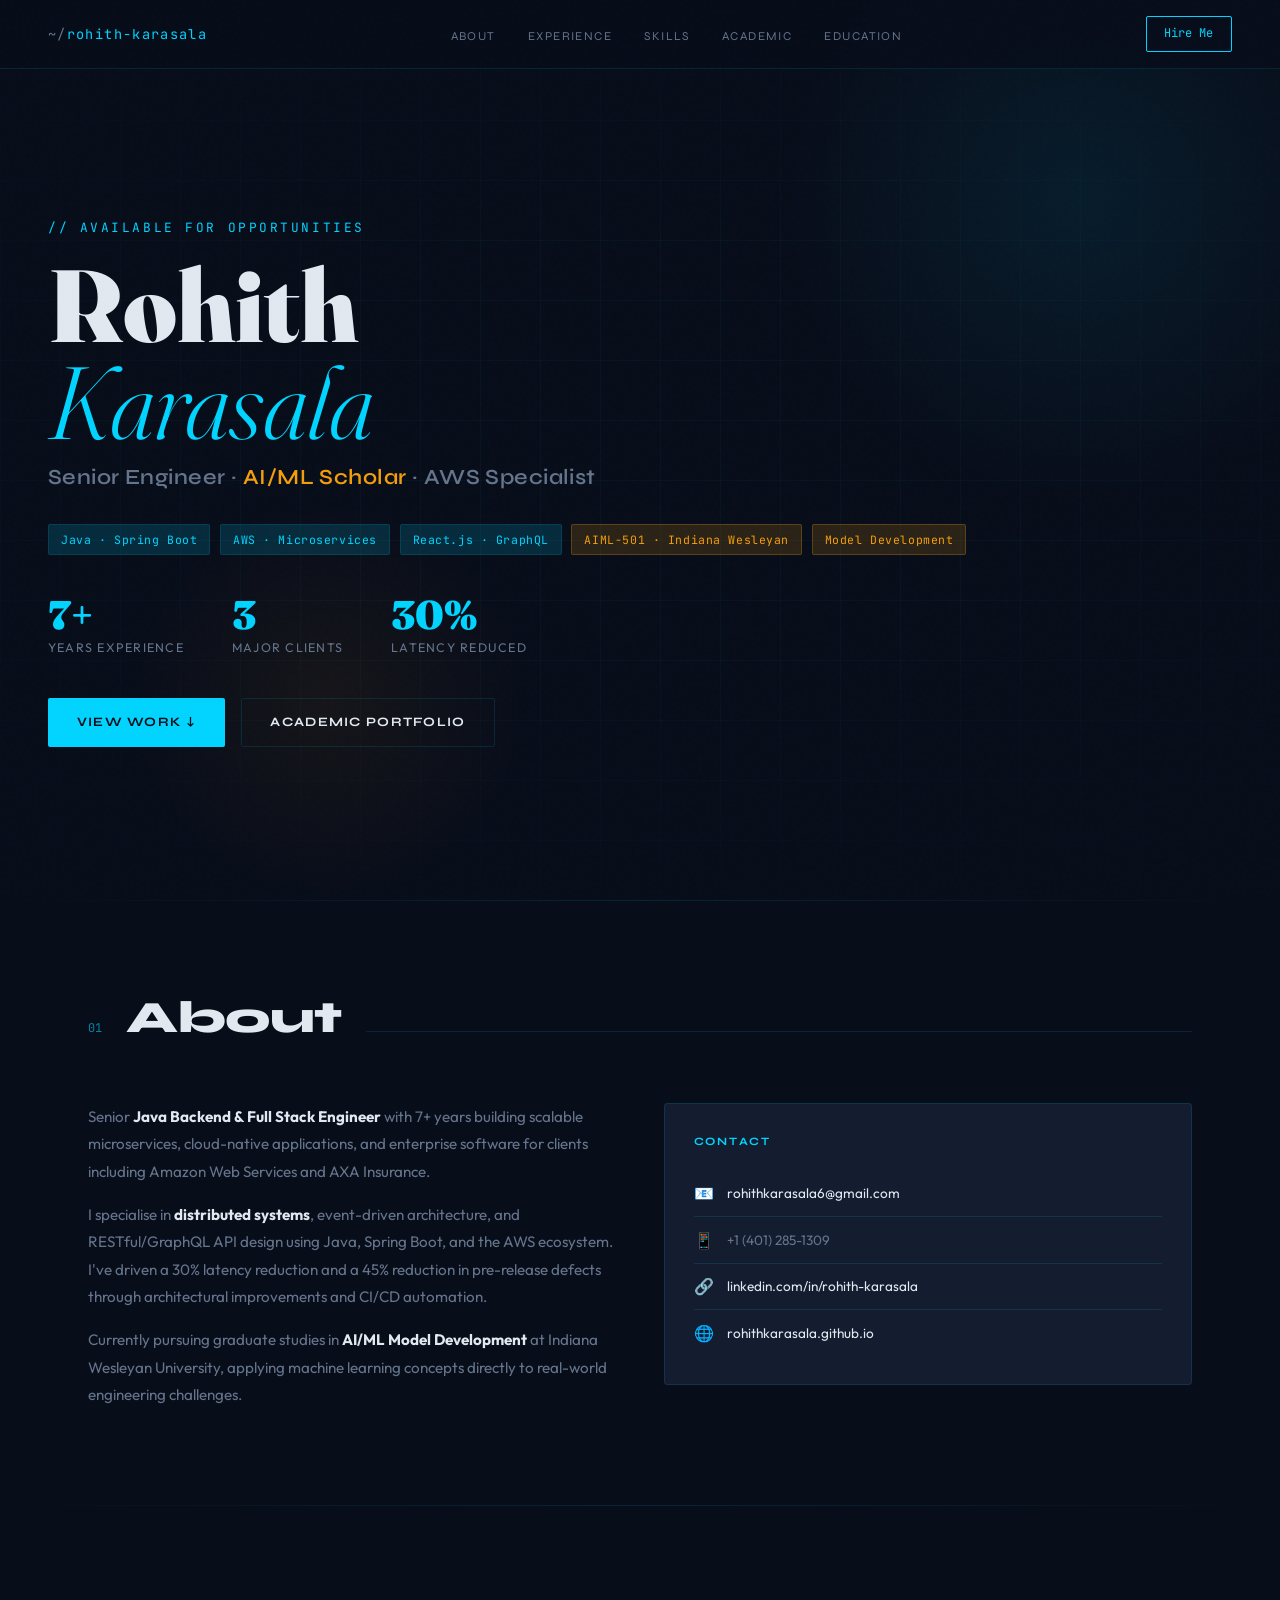
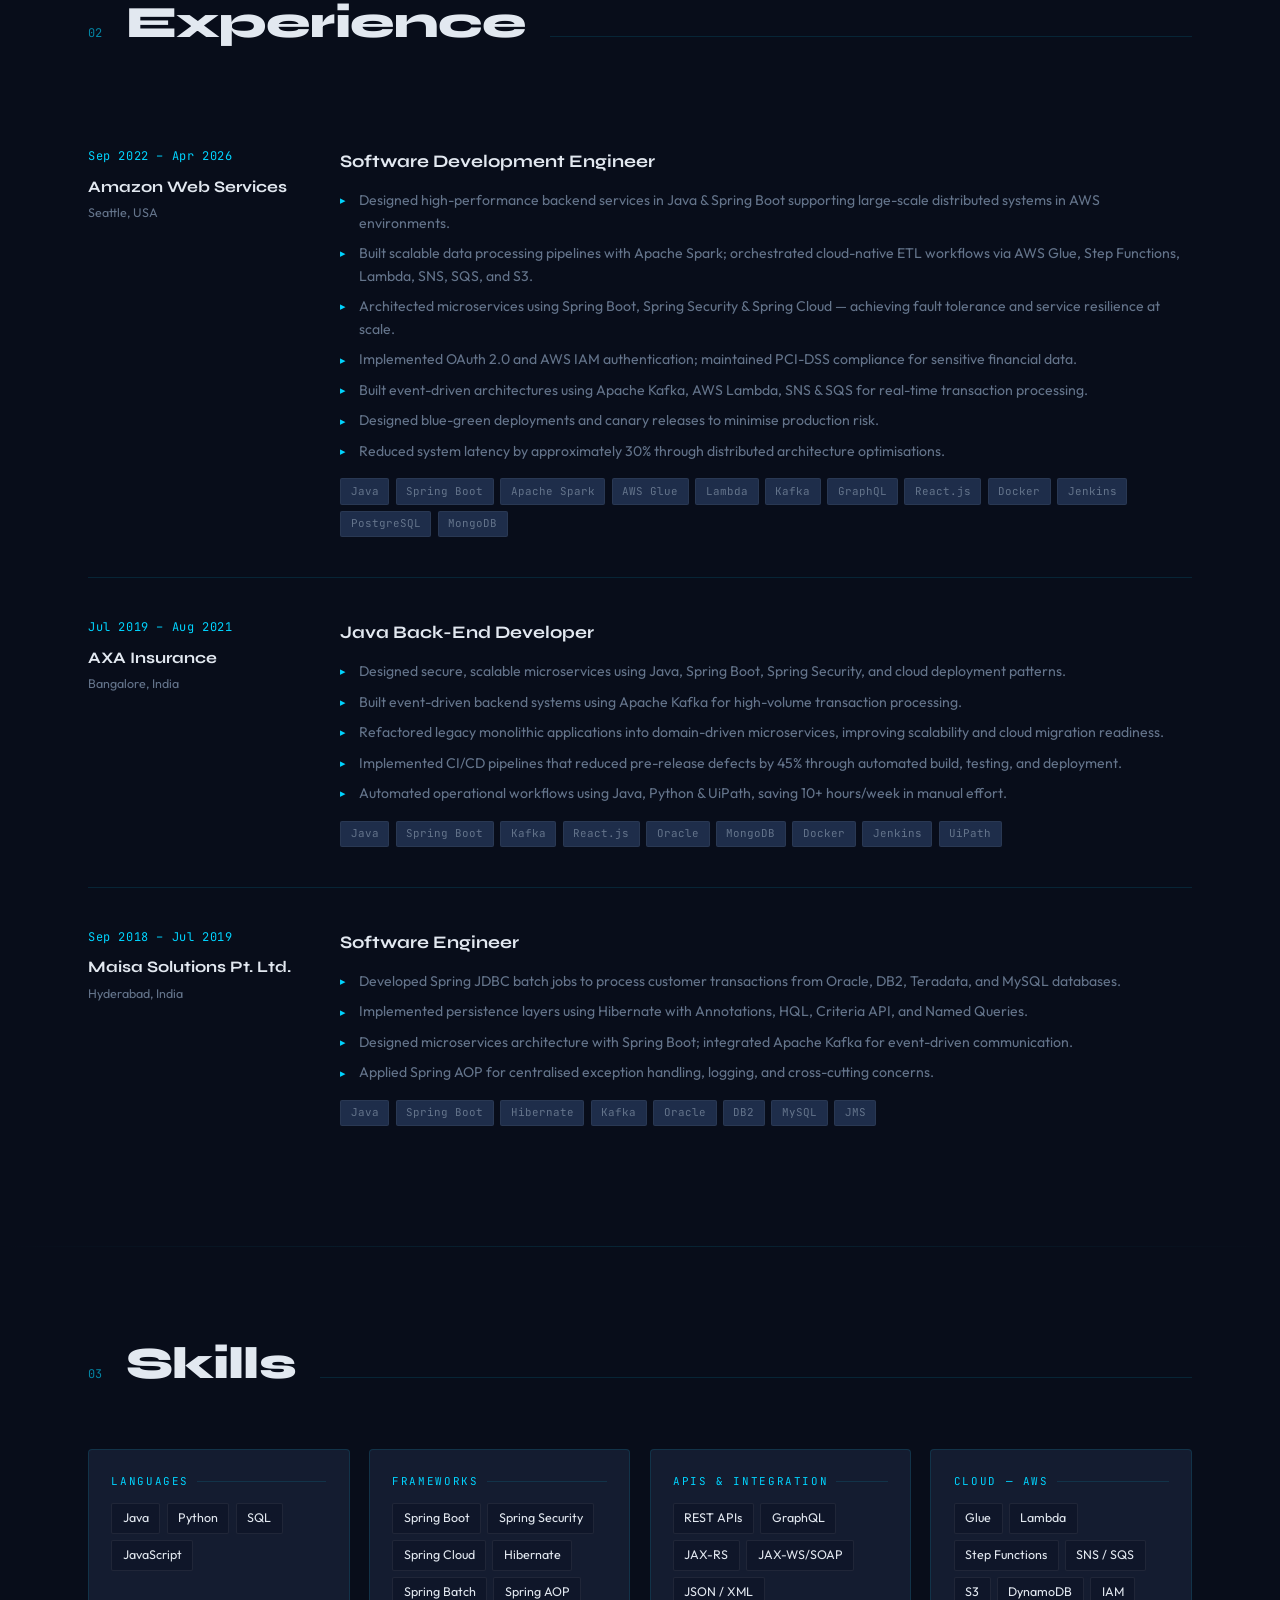
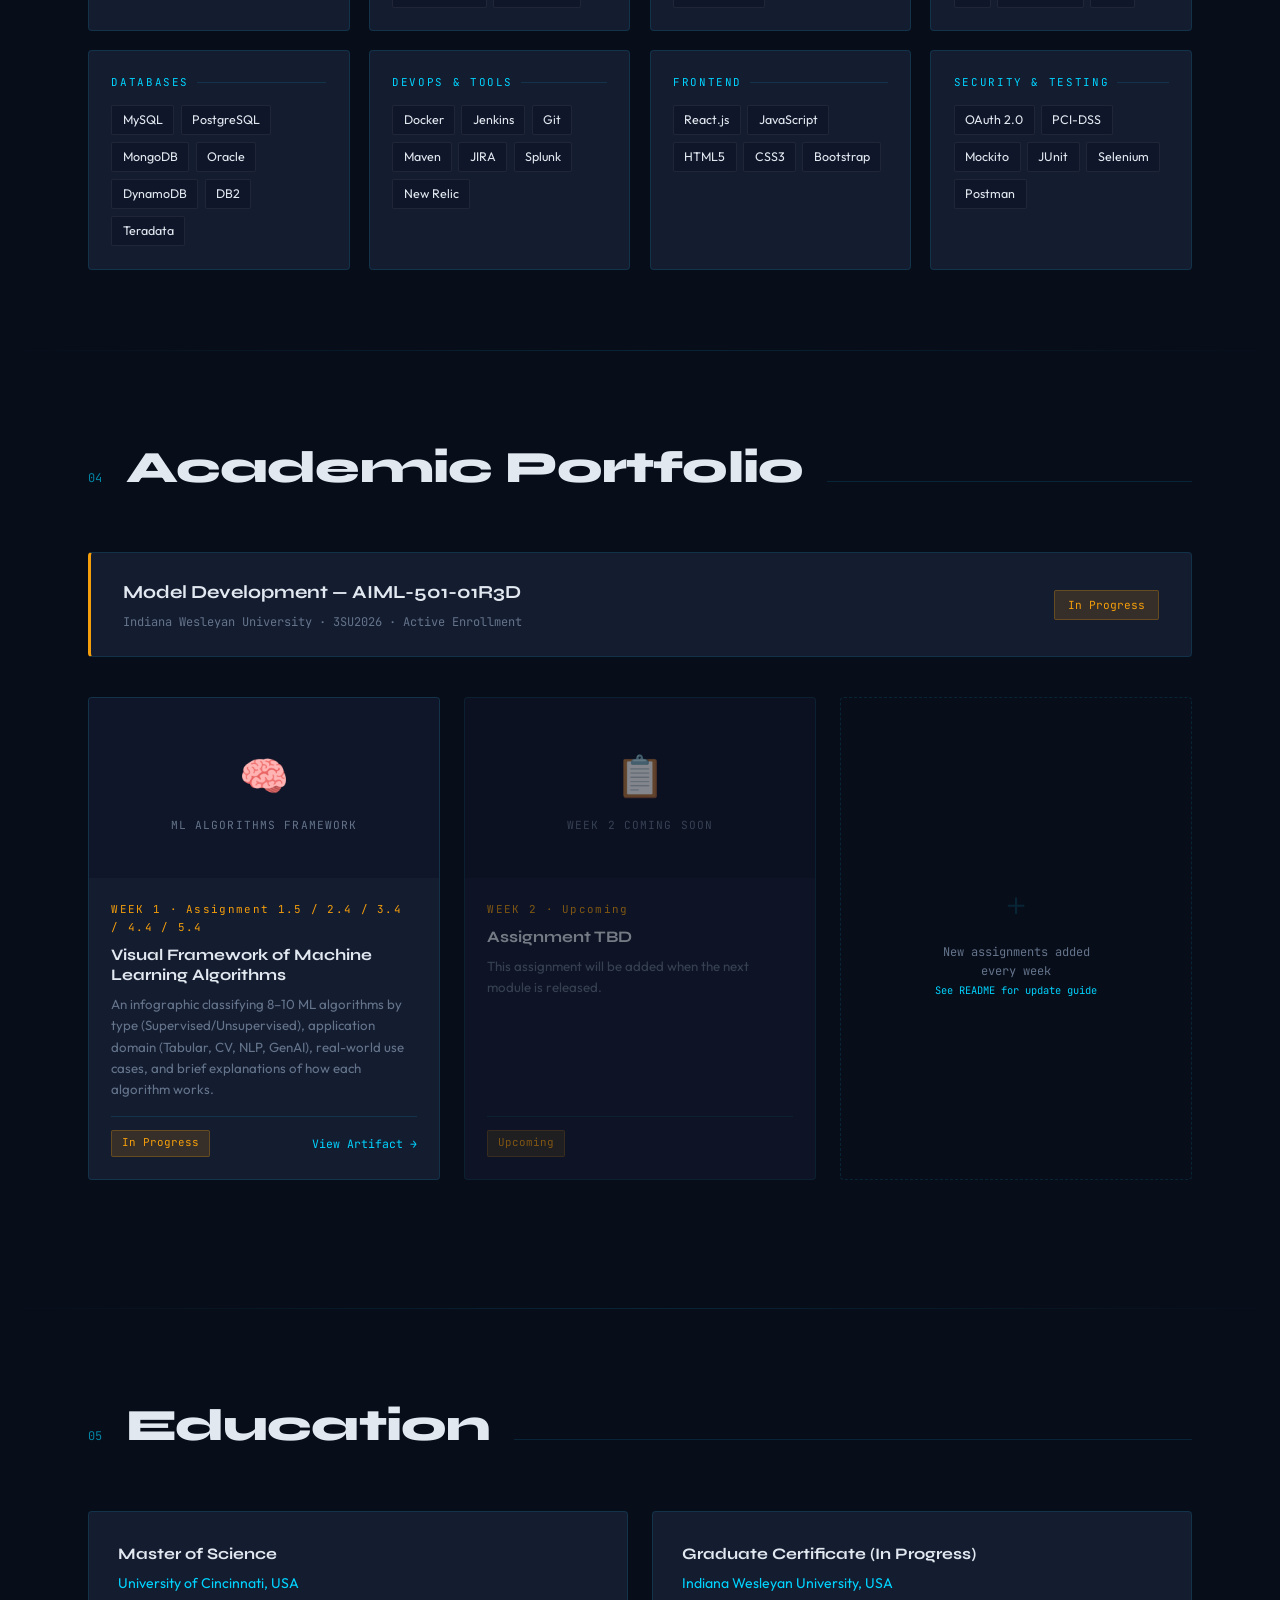
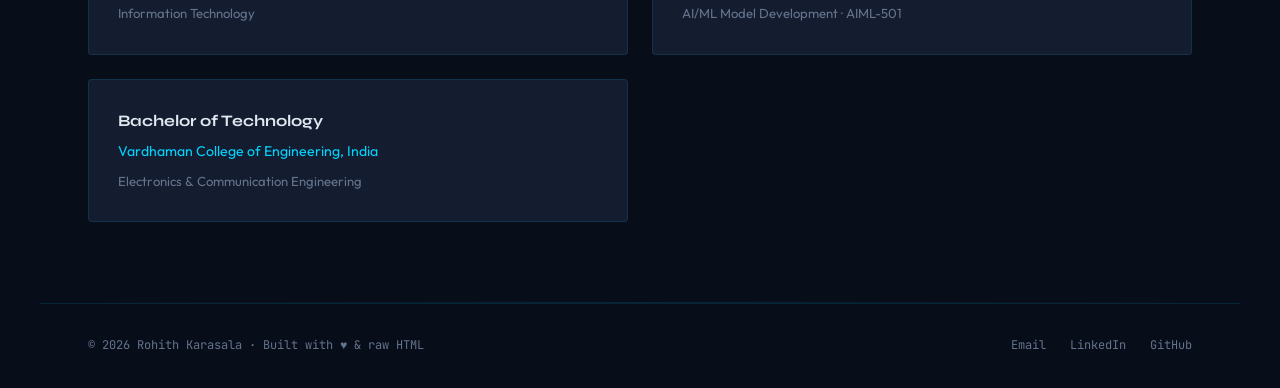
==== index.html @ d24c356b "Add files via upload" ====
<!DOCTYPE html>
<html lang="en">
<head>
  <meta charset="UTF-8" />
  <meta name="viewport" content="width=device-width, initial-scale=1.0" />
  <title>Rohith Karasala — Engineer & AI/ML Scholar</title>
  <link rel="preconnect" href="https://fonts.googleapis.com">
  <link rel="preconnect" href="https://fonts.gstatic.com" crossorigin>
  <link href="https://fonts.googleapis.com/css2?family=Fraunces:ital,wght@0,300;0,700;0,900;1,300&family=Syne:wght@600;700;800&family=Outfit:wght@300;400;500;600&family=JetBrains+Mono:wght@400;500&display=swap" rel="stylesheet">
  <style>
    /* ─── TOKENS ─────────────────────────────────────────── */
    :root {
      --bg:        #080d1a;
      --surface:   #0f1629;
      --card:      #141c30;
      --card-hover:#19243d;
      --border:    rgba(0,212,255,0.12);
      --cyan:      #00d4ff;
      --cyan-dim:  rgba(0,212,255,0.15);
      --amber:     #f59e0b;
      --amber-dim: rgba(245,158,11,0.15);
      --green:     #10b981;
      --text:      #e2e8f0;
      --muted:     #64748b;
      --subtle:    #1e2d4a;
      --font-display: 'Fraunces', serif;
      --font-head:    'Syne', sans-serif;
      --font-body:    'Outfit', sans-serif;
      --font-mono:    'JetBrains Mono', monospace;
    }

    /* ─── RESET & BASE ───────────────────────────────────── */
    *, *::before, *::after { box-sizing: border-box; margin: 0; padding: 0; }
    html { scroll-behavior: smooth; }
    body {
      background: var(--bg);
      color: var(--text);
      font-family: var(--font-body);
      font-size: 16px;
      line-height: 1.65;
      overflow-x: hidden;
    }
    a { color: var(--cyan); text-decoration: none; }
    a:hover { text-decoration: underline; }
    ::selection { background: var(--cyan-dim); color: var(--cyan); }

    /* ─── SCROLLBAR ──────────────────────────────────────── */
    ::-webkit-scrollbar { width: 4px; }
    ::-webkit-scrollbar-track { background: var(--bg); }
    ::-webkit-scrollbar-thumb { background: var(--cyan); border-radius: 2px; }

    /* ─── NOISE OVERLAY ──────────────────────────────────── */
    body::before {
      content: '';
      position: fixed;
      inset: 0;
      background-image: url("data:image/svg+xml,%3Csvg viewBox='0 0 256 256' xmlns='http://www.w3.org/2000/svg'%3E%3Cfilter id='noise'%3E%3CfeTurbulence type='fractalNoise' baseFrequency='0.9' numOctaves='4' stitchTiles='stitch'/%3E%3C/filter%3E%3Crect width='100%25' height='100%25' filter='url(%23noise)' opacity='0.04'/%3E%3C/svg%3E");
      pointer-events: none;
      z-index: 9999;
      opacity: 0.3;
    }

    /* ─── NAV ────────────────────────────────────────────── */
    nav {
      position: fixed;
      top: 0; left: 0; right: 0;
      z-index: 100;
      display: flex;
      align-items: center;
      justify-content: space-between;
      padding: 1rem 3rem;
      background: rgba(8,13,26,0.85);
      backdrop-filter: blur(20px);
      border-bottom: 1px solid var(--border);
      transition: all 0.3s ease;
    }
    .nav-logo {
      font-family: var(--font-mono);
      font-size: 0.85rem;
      color: var(--cyan);
      letter-spacing: 0.1em;
    }
    .nav-logo span { color: var(--muted); }
    .nav-links {
      display: flex;
      gap: 2rem;
      list-style: none;
    }
    .nav-links a {
      font-family: var(--font-head);
      font-size: 0.75rem;
      letter-spacing: 0.12em;
      text-transform: uppercase;
      color: var(--muted);
      transition: color 0.2s;
    }
    .nav-links a:hover { color: var(--cyan); text-decoration: none; }
    .nav-cta {
      font-family: var(--font-mono);
      font-size: 0.75rem;
      padding: 0.45rem 1.1rem;
      border: 1px solid var(--cyan);
      color: var(--cyan);
      border-radius: 2px;
      transition: all 0.2s;
    }
    .nav-cta:hover {
      background: var(--cyan);
      color: var(--bg);
      text-decoration: none;
    }

    /* ─── HERO ───────────────────────────────────────────── */
    #hero {
      min-height: 100vh;
      display: flex;
      flex-direction: column;
      justify-content: center;
      padding: 8rem 3rem 4rem;
      position: relative;
      overflow: hidden;
    }
    .hero-grid-bg {
      position: absolute;
      inset: 0;
      background-image:
        linear-gradient(rgba(0,212,255,0.04) 1px, transparent 1px),
        linear-gradient(90deg, rgba(0,212,255,0.04) 1px, transparent 1px);
      background-size: 60px 60px;
      mask-image: radial-gradient(ellipse 80% 60% at 50% 50%, black 40%, transparent 100%);
    }
    .hero-glow {
      position: absolute;
      width: 600px; height: 600px;
      background: radial-gradient(circle, rgba(0,212,255,0.08) 0%, transparent 70%);
      top: -100px; right: -100px;
      pointer-events: none;
    }
    .hero-glow-2 {
      position: absolute;
      width: 400px; height: 400px;
      background: radial-gradient(circle, rgba(245,158,11,0.06) 0%, transparent 70%);
      bottom: 0; left: 10%;
      pointer-events: none;
    }
    .hero-eyebrow {
      font-family: var(--font-mono);
      font-size: 0.8rem;
      color: var(--cyan);
      letter-spacing: 0.2em;
      text-transform: uppercase;
      margin-bottom: 1.2rem;
      opacity: 0;
      animation: fadeUp 0.6s 0.1s forwards;
    }
    .hero-name {
      font-family: var(--font-display);
      font-size: clamp(3.5rem, 8vw, 7rem);
      font-weight: 900;
      line-height: 0.95;
      color: var(--text);
      margin-bottom: 0.5rem;
      opacity: 0;
      animation: fadeUp 0.7s 0.2s forwards;
    }
    .hero-name em {
      font-style: italic;
      font-weight: 300;
      color: var(--cyan);
    }
    .hero-subtitle {
      font-family: var(--font-head);
      font-size: clamp(1rem, 2.5vw, 1.35rem);
      font-weight: 600;
      color: var(--muted);
      margin-bottom: 1.8rem;
      letter-spacing: 0.02em;
      opacity: 0;
      animation: fadeUp 0.7s 0.35s forwards;
    }
    .hero-subtitle .accent { color: var(--amber); }
    .hero-tags {
      display: flex;
      flex-wrap: wrap;
      gap: 0.6rem;
      margin-bottom: 2.5rem;
      opacity: 0;
      animation: fadeUp 0.7s 0.45s forwards;
    }
    .tag {
      font-family: var(--font-mono);
      font-size: 0.72rem;
      padding: 0.3rem 0.75rem;
      background: var(--cyan-dim);
      border: 1px solid var(--border);
      color: var(--cyan);
      border-radius: 2px;
      letter-spacing: 0.05em;
    }
    .tag.amber {
      background: var(--amber-dim);
      border-color: rgba(245,158,11,0.25);
      color: var(--amber);
    }
    .hero-stats {
      display: flex;
      gap: 3rem;
      margin-bottom: 2.5rem;
      opacity: 0;
      animation: fadeUp 0.7s 0.55s forwards;
    }
    .stat-item {}
    .stat-num {
      font-family: var(--font-display);
      font-size: 2.5rem;
      font-weight: 900;
      color: var(--cyan);
      line-height: 1;
    }
    .stat-label {
      font-size: 0.78rem;
      color: var(--muted);
      text-transform: uppercase;
      letter-spacing: 0.1em;
      margin-top: 0.2rem;
    }
    .hero-actions {
      display: flex;
      gap: 1rem;
      opacity: 0;
      animation: fadeUp 0.7s 0.65s forwards;
    }
    .btn-primary {
      display: inline-flex;
      align-items: center;
      gap: 0.5rem;
      padding: 0.8rem 1.8rem;
      background: var(--cyan);
      color: var(--bg);
      font-family: var(--font-head);
      font-size: 0.8rem;
      font-weight: 700;
      letter-spacing: 0.1em;
      text-transform: uppercase;
      border-radius: 2px;
      transition: all 0.2s;
    }
    .btn-primary:hover { opacity: 0.85; text-decoration: none; transform: translateY(-1px); }
    .btn-ghost {
      display: inline-flex;
      align-items: center;
      gap: 0.5rem;
      padding: 0.8rem 1.8rem;
      border: 1px solid var(--border);
      color: var(--text);
      font-family: var(--font-head);
      font-size: 0.8rem;
      font-weight: 700;
      letter-spacing: 0.1em;
      text-transform: uppercase;
      border-radius: 2px;
      transition: all 0.2s;
    }
    .btn-ghost:hover { border-color: var(--cyan); color: var(--cyan); text-decoration: none; }

    /* ─── SECTION WRAPPER ────────────────────────────────── */
    section {
      padding: 5rem 3rem;
      max-width: 1200px;
      margin: 0 auto;
    }
    .section-header {
      display: flex;
      align-items: baseline;
      gap: 1.5rem;
      margin-bottom: 3rem;
    }
    .section-num {
      font-family: var(--font-mono);
      font-size: 0.75rem;
      color: var(--cyan);
      opacity: 0.6;
    }
    .section-title {
      font-family: var(--font-head);
      font-size: clamp(1.8rem, 4vw, 2.8rem);
      font-weight: 800;
      letter-spacing: -0.02em;
      color: var(--text);
    }
    .section-line {
      flex: 1;
      height: 1px;
      background: var(--border);
    }

    /* ─── ABOUT ──────────────────────────────────────────── */
    #about .about-grid {
      display: grid;
      grid-template-columns: 1fr 1fr;
      gap: 3rem;
      align-items: start;
    }
    .about-text p {
      color: var(--muted);
      line-height: 1.8;
      margin-bottom: 1rem;
      font-size: 0.95rem;
    }
    .about-text p strong { color: var(--text); }
    .contact-card {
      background: var(--card);
      border: 1px solid var(--border);
      border-radius: 4px;
      padding: 1.8rem;
    }
    .contact-card h3 {
      font-family: var(--font-head);
      font-size: 0.7rem;
      letter-spacing: 0.15em;
      text-transform: uppercase;
      color: var(--cyan);
      margin-bottom: 1.2rem;
    }
    .contact-item {
      display: flex;
      align-items: center;
      gap: 0.8rem;
      padding: 0.6rem 0;
      border-bottom: 1px solid var(--border);
      font-size: 0.85rem;
      color: var(--muted);
    }
    .contact-item:last-child { border-bottom: none; }
    .contact-item .icon { font-size: 1rem; flex-shrink: 0; }
    .contact-item a { color: var(--text); }
    .contact-item a:hover { color: var(--cyan); }

    /* ─── EXPERIENCE ─────────────────────────────────────── */
    #experience .exp-list { display: flex; flex-direction: column; gap: 0; }
    .exp-item {
      display: grid;
      grid-template-columns: 220px 1fr;
      gap: 2rem;
      padding: 2.5rem 0;
      border-bottom: 1px solid var(--border);
      position: relative;
    }
    .exp-item:last-child { border-bottom: none; }
    .exp-meta {}
    .exp-period {
      font-family: var(--font-mono);
      font-size: 0.75rem;
      color: var(--cyan);
      letter-spacing: 0.05em;
      margin-bottom: 0.4rem;
    }
    .exp-company {
      font-family: var(--font-head);
      font-size: 1rem;
      font-weight: 700;
      color: var(--text);
      margin-bottom: 0.2rem;
    }
    .exp-location {
      font-size: 0.78rem;
      color: var(--muted);
    }
    .exp-content {}
    .exp-role {
      font-family: var(--font-head);
      font-size: 1.1rem;
      font-weight: 700;
      color: var(--text);
      margin-bottom: 0.8rem;
    }
    .exp-highlights {
      list-style: none;
      display: flex;
      flex-direction: column;
      gap: 0.5rem;
    }
    .exp-highlights li {
      font-size: 0.88rem;
      color: var(--muted);
      padding-left: 1.2rem;
      position: relative;
      line-height: 1.6;
    }
    .exp-highlights li::before {
      content: '▸';
      position: absolute;
      left: 0;
      color: var(--cyan);
      font-size: 0.7rem;
      top: 0.2rem;
    }
    .exp-stack {
      display: flex;
      flex-wrap: wrap;
      gap: 0.4rem;
      margin-top: 1rem;
    }
    .stack-chip {
      font-family: var(--font-mono);
      font-size: 0.68rem;
      padding: 0.2rem 0.6rem;
      background: var(--subtle);
      color: var(--muted);
      border-radius: 2px;
      border: 1px solid rgba(255,255,255,0.05);
    }

    /* ─── SKILLS ─────────────────────────────────────────── */
    #skills .skills-grid {
      display: grid;
      grid-template-columns: repeat(auto-fill, minmax(260px, 1fr));
      gap: 1.2rem;
    }
    .skill-group {
      background: var(--card);
      border: 1px solid var(--border);
      border-radius: 4px;
      padding: 1.4rem;
      transition: border-color 0.2s, transform 0.2s;
    }
    .skill-group:hover {
      border-color: var(--cyan);
      transform: translateY(-2px);
    }
    .skill-group-label {
      font-family: var(--font-mono);
      font-size: 0.68rem;
      color: var(--cyan);
      letter-spacing: 0.15em;
      text-transform: uppercase;
      margin-bottom: 0.8rem;
      display: flex;
      align-items: center;
      gap: 0.5rem;
    }
    .skill-group-label::after {
      content: '';
      flex: 1;
      height: 1px;
      background: var(--border);
    }
    .skill-pills {
      display: flex;
      flex-wrap: wrap;
      gap: 0.4rem;
    }
    .skill-pill {
      font-size: 0.78rem;
      padding: 0.25rem 0.65rem;
      background: var(--surface);
      border: 1px solid rgba(255,255,255,0.07);
      color: var(--text);
      border-radius: 2px;
    }

    /* ─── ACADEMIC ───────────────────────────────────────── */
    #academic { padding-top: 5rem; padding-bottom: 8rem; }
    .academic-course-header {
      background: var(--card);
      border: 1px solid var(--border);
      border-left: 3px solid var(--amber);
      border-radius: 4px;
      padding: 1.5rem 2rem;
      margin-bottom: 2.5rem;
      display: grid;
      grid-template-columns: 1fr auto;
      align-items: center;
      gap: 1rem;
    }
    .course-name {
      font-family: var(--font-head);
      font-size: 1.15rem;
      font-weight: 700;
      color: var(--text);
      margin-bottom: 0.3rem;
    }
    .course-meta {
      font-family: var(--font-mono);
      font-size: 0.75rem;
      color: var(--muted);
    }
    .course-badge {
      background: var(--amber-dim);
      border: 1px solid rgba(245,158,11,0.25);
      color: var(--amber);
      font-family: var(--font-mono);
      font-size: 0.7rem;
      padding: 0.3rem 0.8rem;
      border-radius: 2px;
    }
    .assignments-grid {
      display: grid;
      grid-template-columns: repeat(auto-fill, minmax(320px, 1fr));
      gap: 1.5rem;
    }
    .assignment-card {
      background: var(--card);
      border: 1px solid var(--border);
      border-radius: 4px;
      overflow: hidden;
      transition: all 0.25s;
      display: flex;
      flex-direction: column;
    }
    .assignment-card:hover {
      border-color: rgba(0,212,255,0.4);
      transform: translateY(-3px);
      box-shadow: 0 12px 40px rgba(0,0,0,0.4);
    }
    .assignment-preview {
      height: 180px;
      background: var(--surface);
      display: flex;
      align-items: center;
      justify-content: center;
      position: relative;
      overflow: hidden;
    }
    .assignment-preview .preview-placeholder {
      display: flex;
      flex-direction: column;
      align-items: center;
      gap: 0.5rem;
      color: var(--muted);
    }
    .preview-icon { font-size: 2.5rem; }
    .preview-label {
      font-family: var(--font-mono);
      font-size: 0.7rem;
      letter-spacing: 0.1em;
    }
    .assignment-preview img {
      width: 100%; height: 100%;
      object-fit: cover;
    }
    .assignment-body { padding: 1.4rem; flex: 1; display: flex; flex-direction: column; }
    .assignment-week {
      font-family: var(--font-mono);
      font-size: 0.68rem;
      color: var(--amber);
      letter-spacing: 0.12em;
      margin-bottom: 0.5rem;
    }
    .assignment-title {
      font-family: var(--font-head);
      font-size: 1rem;
      font-weight: 700;
      color: var(--text);
      margin-bottom: 0.5rem;
      line-height: 1.3;
    }
    .assignment-desc {
      font-size: 0.83rem;
      color: var(--muted);
      line-height: 1.6;
      flex: 1;
      margin-bottom: 1rem;
    }
    .assignment-footer {
      display: flex;
      align-items: center;
      justify-content: space-between;
      padding-top: 0.8rem;
      border-top: 1px solid var(--border);
    }
    .assignment-status {
      font-family: var(--font-mono);
      font-size: 0.68rem;
      padding: 0.2rem 0.6rem;
      border-radius: 2px;
    }
    .status-complete {
      background: rgba(16,185,129,0.15);
      color: var(--green);
      border: 1px solid rgba(16,185,129,0.25);
    }
    .status-pending {
      background: var(--amber-dim);
      color: var(--amber);
      border: 1px solid rgba(245,158,11,0.25);
    }
    .assignment-link {
      font-family: var(--font-mono);
      font-size: 0.72rem;
      color: var(--cyan);
      display: flex;
      align-items: center;
      gap: 0.3rem;
    }
    .assignment-link:hover { color: var(--text); text-decoration: none; }

    /* ADD NEW ASSIGNMENT CARD */
    .add-assignment-card {
      background: transparent;
      border: 1px dashed var(--border);
      border-radius: 4px;
      height: 100%;
      min-height: 280px;
      display: flex;
      flex-direction: column;
      align-items: center;
      justify-content: center;
      gap: 0.8rem;
      cursor: default;
      transition: border-color 0.2s;
    }
    .add-assignment-card:hover { border-color: rgba(0,212,255,0.3); }
    .add-icon { font-size: 2rem; color: var(--border); }
    .add-text {
      font-family: var(--font-mono);
      font-size: 0.75rem;
      color: var(--muted);
      text-align: center;
      line-height: 1.6;
    }

    /* ─── EDUCATION ──────────────────────────────────────── */
    #education .edu-grid {
      display: grid;
      grid-template-columns: 1fr 1fr;
      gap: 1.5rem;
    }
    .edu-card {
      background: var(--card);
      border: 1px solid var(--border);
      border-radius: 4px;
      padding: 1.8rem;
      transition: border-color 0.2s;
    }
    .edu-card:hover { border-color: var(--cyan); }
    .edu-degree {
      font-family: var(--font-head);
      font-size: 1rem;
      font-weight: 700;
      color: var(--text);
      margin-bottom: 0.3rem;
    }
    .edu-school {
      font-size: 0.88rem;
      color: var(--cyan);
      margin-bottom: 0.5rem;
    }
    .edu-field {
      font-size: 0.82rem;
      color: var(--muted);
    }

    /* ─── FOOTER ─────────────────────────────────────────── */
    footer {
      border-top: 1px solid var(--border);
      padding: 2rem 3rem;
      display: flex;
      align-items: center;
      justify-content: space-between;
      max-width: 1200px;
      margin: 0 auto;
    }
    .footer-left {
      font-family: var(--font-mono);
      font-size: 0.75rem;
      color: var(--muted);
    }
    .footer-right {
      display: flex;
      gap: 1.5rem;
    }
    .footer-right a {
      font-family: var(--font-mono);
      font-size: 0.75rem;
      color: var(--muted);
      transition: color 0.2s;
    }
    .footer-right a:hover { color: var(--cyan); text-decoration: none; }

    /* ─── DIVIDER ────────────────────────────────────────── */
    .full-divider {
      width: 100%;
      height: 1px;
      background: linear-gradient(90deg, transparent, var(--border), transparent);
      margin: 0;
    }

    /* ─── ANIMATIONS ─────────────────────────────────────── */
    @keyframes fadeUp {
      from { opacity: 0; transform: translateY(20px); }
      to   { opacity: 1; transform: translateY(0); }
    }
    .fade-in {
      opacity: 0;
      transform: translateY(16px);
      transition: opacity 0.6s ease, transform 0.6s ease;
    }
    .fade-in.visible { opacity: 1; transform: translateY(0); }

    /* ─── MOBILE ─────────────────────────────────────────── */
    @media (max-width: 768px) {
      nav { padding: 1rem 1.5rem; }
      .nav-links { display: none; }
      section { padding: 3.5rem 1.5rem; }
      #hero { padding: 7rem 1.5rem 3rem; }
      .hero-stats { gap: 1.5rem; }
      #about .about-grid { grid-template-columns: 1fr; }
      .exp-item { grid-template-columns: 1fr; gap: 0.5rem; }
      #education .edu-grid { grid-template-columns: 1fr; }
      footer { flex-direction: column; gap: 1rem; text-align: center; }
    }
  </style>
</head>
<body>

  <!-- ─── NAV ─────────────────────────────────────────────── -->
  <nav>
    <div class="nav-logo"><span>~/</span>rohith-karasala</div>
    <ul class="nav-links">
      <li><a href="#about">About</a></li>
      <li><a href="#experience">Experience</a></li>
      <li><a href="#skills">Skills</a></li>
      <li><a href="#academic">Academic</a></li>
      <li><a href="#education">Education</a></li>
    </ul>
    <a href="mailto:rohithkarasala6@gmail.com" class="nav-cta">Hire Me</a>
  </nav>

  <!-- ─── HERO ─────────────────────────────────────────────── -->
  <div id="hero">
    <div class="hero-grid-bg"></div>
    <div class="hero-glow"></div>
    <div class="hero-glow-2"></div>
    <p class="hero-eyebrow">// Available for opportunities</p>
    <h1 class="hero-name">Rohith<br><em>Karasala</em></h1>
    <p class="hero-subtitle">
      Senior Engineer · <span class="accent">AI/ML Scholar</span> · AWS Specialist
    </p>
    <div class="hero-tags">
      <span class="tag">Java · Spring Boot</span>
      <span class="tag">AWS · Microservices</span>
      <span class="tag">React.js · GraphQL</span>
      <span class="tag amber">AIML-501 · Indiana Wesleyan</span>
      <span class="tag amber">Model Development</span>
    </div>
    <div class="hero-stats">
      <div class="stat-item">
        <div class="stat-num">7+</div>
        <div class="stat-label">Years Experience</div>
      </div>
      <div class="stat-item">
        <div class="stat-num">3</div>
        <div class="stat-label">Major Clients</div>
      </div>
      <div class="stat-item">
        <div class="stat-num">30%</div>
        <div class="stat-label">Latency Reduced</div>
      </div>
    </div>
    <div class="hero-actions">
      <a href="#experience" class="btn-primary">View Work ↓</a>
      <a href="#academic" class="btn-ghost">Academic Portfolio</a>
    </div>
  </div>

  <div class="full-divider"></div>

  <!-- ─── ABOUT ─────────────────────────────────────────────── -->
  <section id="about">
    <div class="section-header fade-in">
      <span class="section-num">01</span>
      <h2 class="section-title">About</h2>
      <div class="section-line"></div>
    </div>
    <div class="about-grid fade-in">
      <div class="about-text">
        <p>
          Senior <strong>Java Backend &amp; Full Stack Engineer</strong> with 7+ years building scalable microservices,
          cloud-native applications, and enterprise software for clients including Amazon Web Services and AXA Insurance.
        </p>
        <p>
          I specialise in <strong>distributed systems</strong>, event-driven architecture, and RESTful/GraphQL API design using
          Java, Spring Boot, and the AWS ecosystem. I've driven a 30% latency reduction and a 45% reduction in pre-release
          defects through architectural improvements and CI/CD automation.
        </p>
        <p>
          Currently pursuing graduate studies in <strong>AI/ML Model Development</strong> at Indiana Wesleyan University,
          applying machine learning concepts directly to real-world engineering challenges.
        </p>
      </div>
      <div class="contact-card fade-in">
        <h3>Contact</h3>
        <div class="contact-item">
          <span class="icon">📧</span>
          <a href="mailto:rohithkarasala6@gmail.com">rohithkarasala6@gmail.com</a>
        </div>
        <div class="contact-item">
          <span class="icon">📱</span>
          <span>+1 (401) 285-1309</span>
        </div>
        <div class="contact-item">
          <span class="icon">🔗</span>
          <a href="https://linkedin.com/in/rohith-karasala" target="_blank" rel="noopener">linkedin.com/in/rohith-karasala</a>
        </div>
        <div class="contact-item">
          <span class="icon">🌐</span>
          <a href="https://rohithkarasala.github.io" target="_blank" rel="noopener">rohithkarasala.github.io</a>
        </div>
      </div>
    </div>
  </section>

  <div class="full-divider"></div>

  <!-- ─── EXPERIENCE ────────────────────────────────────────── -->
  <section id="experience">
    <div class="section-header fade-in">
      <span class="section-num">02</span>
      <h2 class="section-title">Experience</h2>
      <div class="section-line"></div>
    </div>
    <div class="exp-list">

      <!-- Amazon -->
      <div class="exp-item fade-in">
        <div class="exp-meta">
          <div class="exp-period">Sep 2022 – Apr 2026</div>
          <div class="exp-company">Amazon Web Services</div>
          <div class="exp-location">Seattle, USA</div>
        </div>
        <div class="exp-content">
          <div class="exp-role">Software Development Engineer</div>
          <ul class="exp-highlights">
            <li>Designed high-performance backend services in Java &amp; Spring Boot supporting large-scale distributed systems in AWS environments.</li>
            <li>Built scalable data processing pipelines with Apache Spark; orchestrated cloud-native ETL workflows via AWS Glue, Step Functions, Lambda, SNS, SQS, and S3.</li>
            <li>Architected microservices using Spring Boot, Spring Security &amp; Spring Cloud — achieving fault tolerance and service resilience at scale.</li>
            <li>Implemented OAuth 2.0 and AWS IAM authentication; maintained PCI-DSS compliance for sensitive financial data.</li>
            <li>Built event-driven architectures using Apache Kafka, AWS Lambda, SNS &amp; SQS for real-time transaction processing.</li>
            <li>Designed blue-green deployments and canary releases to minimise production risk.</li>
            <li>Reduced system latency by approximately 30% through distributed architecture optimisations.</li>
          </ul>
          <div class="exp-stack">
            <span class="stack-chip">Java</span><span class="stack-chip">Spring Boot</span><span class="stack-chip">Apache Spark</span>
            <span class="stack-chip">AWS Glue</span><span class="stack-chip">Lambda</span><span class="stack-chip">Kafka</span>
            <span class="stack-chip">GraphQL</span><span class="stack-chip">React.js</span><span class="stack-chip">Docker</span>
            <span class="stack-chip">Jenkins</span><span class="stack-chip">PostgreSQL</span><span class="stack-chip">MongoDB</span>
          </div>
        </div>
      </div>

      <!-- AXA -->
      <div class="exp-item fade-in">
        <div class="exp-meta">
          <div class="exp-period">Jul 2019 – Aug 2021</div>
          <div class="exp-company">AXA Insurance</div>
          <div class="exp-location">Bangalore, India</div>
        </div>
        <div class="exp-content">
          <div class="exp-role">Java Back-End Developer</div>
          <ul class="exp-highlights">
            <li>Designed secure, scalable microservices using Java, Spring Boot, Spring Security, and cloud deployment patterns.</li>
            <li>Built event-driven backend systems using Apache Kafka for high-volume transaction processing.</li>
            <li>Refactored legacy monolithic applications into domain-driven microservices, improving scalability and cloud migration readiness.</li>
            <li>Implemented CI/CD pipelines that reduced pre-release defects by 45% through automated build, testing, and deployment.</li>
            <li>Automated operational workflows using Java, Python &amp; UiPath, saving 10+ hours/week in manual effort.</li>
          </ul>
          <div class="exp-stack">
            <span class="stack-chip">Java</span><span class="stack-chip">Spring Boot</span><span class="stack-chip">Kafka</span>
            <span class="stack-chip">React.js</span><span class="stack-chip">Oracle</span><span class="stack-chip">MongoDB</span>
            <span class="stack-chip">Docker</span><span class="stack-chip">Jenkins</span><span class="stack-chip">UiPath</span>
          </div>
        </div>
      </div>

      <!-- Maisa -->
      <div class="exp-item fade-in">
        <div class="exp-meta">
          <div class="exp-period">Sep 2018 – Jul 2019</div>
          <div class="exp-company">Maisa Solutions Pt. Ltd.</div>
          <div class="exp-location">Hyderabad, India</div>
        </div>
        <div class="exp-content">
          <div class="exp-role">Software Engineer</div>
          <ul class="exp-highlights">
            <li>Developed Spring JDBC batch jobs to process customer transactions from Oracle, DB2, Teradata, and MySQL databases.</li>
            <li>Implemented persistence layers using Hibernate with Annotations, HQL, Criteria API, and Named Queries.</li>
            <li>Designed microservices architecture with Spring Boot; integrated Apache Kafka for event-driven communication.</li>
            <li>Applied Spring AOP for centralised exception handling, logging, and cross-cutting concerns.</li>
          </ul>
          <div class="exp-stack">
            <span class="stack-chip">Java</span><span class="stack-chip">Spring Boot</span><span class="stack-chip">Hibernate</span>
            <span class="stack-chip">Kafka</span><span class="stack-chip">Oracle</span><span class="stack-chip">DB2</span>
            <span class="stack-chip">MySQL</span><span class="stack-chip">JMS</span>
          </div>
        </div>
      </div>

    </div>
  </section>

  <div class="full-divider"></div>

  <!-- ─── SKILLS ────────────────────────────────────────────── -->
  <section id="skills">
    <div class="section-header fade-in">
      <span class="section-num">03</span>
      <h2 class="section-title">Skills</h2>
      <div class="section-line"></div>
    </div>
    <div class="skills-grid">
      <div class="skill-group fade-in">
        <div class="skill-group-label">Languages</div>
        <div class="skill-pills">
          <span class="skill-pill">Java</span><span class="skill-pill">Python</span>
          <span class="skill-pill">SQL</span><span class="skill-pill">JavaScript</span>
        </div>
      </div>
      <div class="skill-group fade-in">
        <div class="skill-group-label">Frameworks</div>
        <div class="skill-pills">
          <span class="skill-pill">Spring Boot</span><span class="skill-pill">Spring Security</span>
          <span class="skill-pill">Spring Cloud</span><span class="skill-pill">Hibernate</span>
          <span class="skill-pill">Spring Batch</span><span class="skill-pill">Spring AOP</span>
        </div>
      </div>
      <div class="skill-group fade-in">
        <div class="skill-group-label">APIs & Integration</div>
        <div class="skill-pills">
          <span class="skill-pill">REST APIs</span><span class="skill-pill">GraphQL</span>
          <span class="skill-pill">JAX-RS</span><span class="skill-pill">JAX-WS/SOAP</span>
          <span class="skill-pill">JSON / XML</span>
        </div>
      </div>
      <div class="skill-group fade-in">
        <div class="skill-group-label">Cloud — AWS</div>
        <div class="skill-pills">
          <span class="skill-pill">Glue</span><span class="skill-pill">Lambda</span>
          <span class="skill-pill">Step Functions</span><span class="skill-pill">SNS / SQS</span>
          <span class="skill-pill">S3</span><span class="skill-pill">DynamoDB</span><span class="skill-pill">IAM</span>
        </div>
      </div>
      <div class="skill-group fade-in">
        <div class="skill-group-label">Databases</div>
        <div class="skill-pills">
          <span class="skill-pill">MySQL</span><span class="skill-pill">PostgreSQL</span>
          <span class="skill-pill">MongoDB</span><span class="skill-pill">Oracle</span>
          <span class="skill-pill">DynamoDB</span><span class="skill-pill">DB2</span><span class="skill-pill">Teradata</span>
        </div>
      </div>
      <div class="skill-group fade-in">
        <div class="skill-group-label">DevOps & Tools</div>
        <div class="skill-pills">
          <span class="skill-pill">Docker</span><span class="skill-pill">Jenkins</span>
          <span class="skill-pill">Git</span><span class="skill-pill">Maven</span>
          <span class="skill-pill">JIRA</span><span class="skill-pill">Splunk</span><span class="skill-pill">New Relic</span>
        </div>
      </div>
      <div class="skill-group fade-in">
        <div class="skill-group-label">Frontend</div>
        <div class="skill-pills">
          <span class="skill-pill">React.js</span><span class="skill-pill">JavaScript</span>
          <span class="skill-pill">HTML5</span><span class="skill-pill">CSS3</span>
          <span class="skill-pill">Bootstrap</span>
        </div>
      </div>
      <div class="skill-group fade-in">
        <div class="skill-group-label">Security & Testing</div>
        <div class="skill-pills">
          <span class="skill-pill">OAuth 2.0</span><span class="skill-pill">PCI-DSS</span>
          <span class="skill-pill">Mockito</span><span class="skill-pill">JUnit</span>
          <span class="skill-pill">Selenium</span><span class="skill-pill">Postman</span>
        </div>
      </div>
    </div>
  </section>

  <div class="full-divider"></div>

  <!-- ─── ACADEMIC PORTFOLIO ────────────────────────────────── -->
  <section id="academic">
    <div class="section-header fade-in">
      <span class="section-num">04</span>
      <h2 class="section-title">Academic Portfolio</h2>
      <div class="section-line"></div>
    </div>

    <!-- Course Banner -->
    <div class="academic-course-header fade-in">
      <div>
        <div class="course-name">Model Development — AIML-501-01R3D</div>
        <div class="course-meta">Indiana Wesleyan University · 3SU2026 · Active Enrollment</div>
      </div>
      <span class="course-badge">In Progress</span>
    </div>

    <!-- Assignments Grid -->
    <div class="assignments-grid">

      <!-- Assignment 1 — ML Algorithms Infographic -->
      <div class="assignment-card fade-in">
        <div class="assignment-preview">
          <!--
            TO UPDATE: Replace the placeholder below with an <img> tag pointing to your
            assignment screenshot or infographic once complete.
            Example: <img src="assets/week1-infographic.png" alt="ML Algorithms Infographic" />
          -->
          <div class="preview-placeholder">
            <span class="preview-icon">🧠</span>
            <span class="preview-label">ML ALGORITHMS FRAMEWORK</span>
          </div>
        </div>
        <div class="assignment-body">
          <div class="assignment-week">WEEK 1 · Assignment 1.5 / 2.4 / 3.4 / 4.4 / 5.4</div>
          <div class="assignment-title">Visual Framework of Machine Learning Algorithms</div>
          <div class="assignment-desc">
            An infographic classifying 8–10 ML algorithms by type (Supervised/Unsupervised),
            application domain (Tabular, CV, NLP, GenAI), real-world use cases, and brief
            explanations of how each algorithm works.
          </div>
          <div class="assignment-footer">
            <span class="assignment-status status-pending">In Progress</span>
            <!--
              TO UPDATE: Replace the # below with your portfolio artifact link once submitted.
              Example: <a href="https://your-site.com/week1" class="assignment-link">View →</a>
            -->
            <a href="#" class="assignment-link">View Artifact →</a>
          </div>
        </div>
      </div>

      <!-- Placeholder for Week 2 -->
      <div class="assignment-card fade-in" style="opacity:0.5; pointer-events:none;">
        <div class="assignment-preview">
          <div class="preview-placeholder">
            <span class="preview-icon">📋</span>
            <span class="preview-label">WEEK 2 COMING SOON</span>
          </div>
        </div>
        <div class="assignment-body">
          <div class="assignment-week">WEEK 2 · Upcoming</div>
          <div class="assignment-title">Assignment TBD</div>
          <div class="assignment-desc">This assignment will be added when the next module is released.</div>
          <div class="assignment-footer">
            <span class="assignment-status status-pending">Upcoming</span>
          </div>
        </div>
      </div>

      <!-- Add New Card -->
      <div class="add-assignment-card fade-in">
        <span class="add-icon">＋</span>
        <div class="add-text">New assignments added<br>every week<br><span style="color:var(--cyan);font-size:0.65rem;">See README for update guide</span></div>
      </div>

    </div>
  </section>

  <div class="full-divider"></div>

  <!-- ─── EDUCATION ─────────────────────────────────────────── -->
  <section id="education">
    <div class="section-header fade-in">
      <span class="section-num">05</span>
      <h2 class="section-title">Education</h2>
      <div class="section-line"></div>
    </div>
    <div class="edu-grid">
      <div class="edu-card fade-in">
        <div class="edu-degree">Master of Science</div>
        <div class="edu-school">University of Cincinnati, USA</div>
        <div class="edu-field">Information Technology</div>
      </div>
      <div class="edu-card fade-in">
        <div class="edu-degree">Graduate Certificate (In Progress)</div>
        <div class="edu-school">Indiana Wesleyan University, USA</div>
        <div class="edu-field">AI/ML Model Development · AIML-501</div>
      </div>
      <div class="edu-card fade-in">
        <div class="edu-degree">Bachelor of Technology</div>
        <div class="edu-school">Vardhaman College of Engineering, India</div>
        <div class="edu-field">Electronics &amp; Communication Engineering</div>
      </div>
    </div>
  </section>

  <!-- ─── FOOTER ────────────────────────────────────────────── -->
  <div class="full-divider"></div>
  <footer>
    <div class="footer-left">© 2026 Rohith Karasala · Built with ♥ &amp; raw HTML</div>
    <div class="footer-right">
      <a href="mailto:rohithkarasala6@gmail.com">Email</a>
      <a href="https://linkedin.com/in/rohith-karasala" target="_blank">LinkedIn</a>
      <a href="https://github.com/rohithkarasala" target="_blank">GitHub</a>
    </div>
  </footer>

  <!-- ─── SCROLL ANIMATIONS ─────────────────────────────────── -->
  <script>
    const observer = new IntersectionObserver((entries) => {
      entries.forEach(e => {
        if (e.isIntersecting) {
          e.target.classList.add('visible');
          observer.unobserve(e.target);
        }
      });
    }, { threshold: 0.08 });

    document.querySelectorAll('.fade-in').forEach(el => observer.observe(el));
  </script>

</body>
</html>
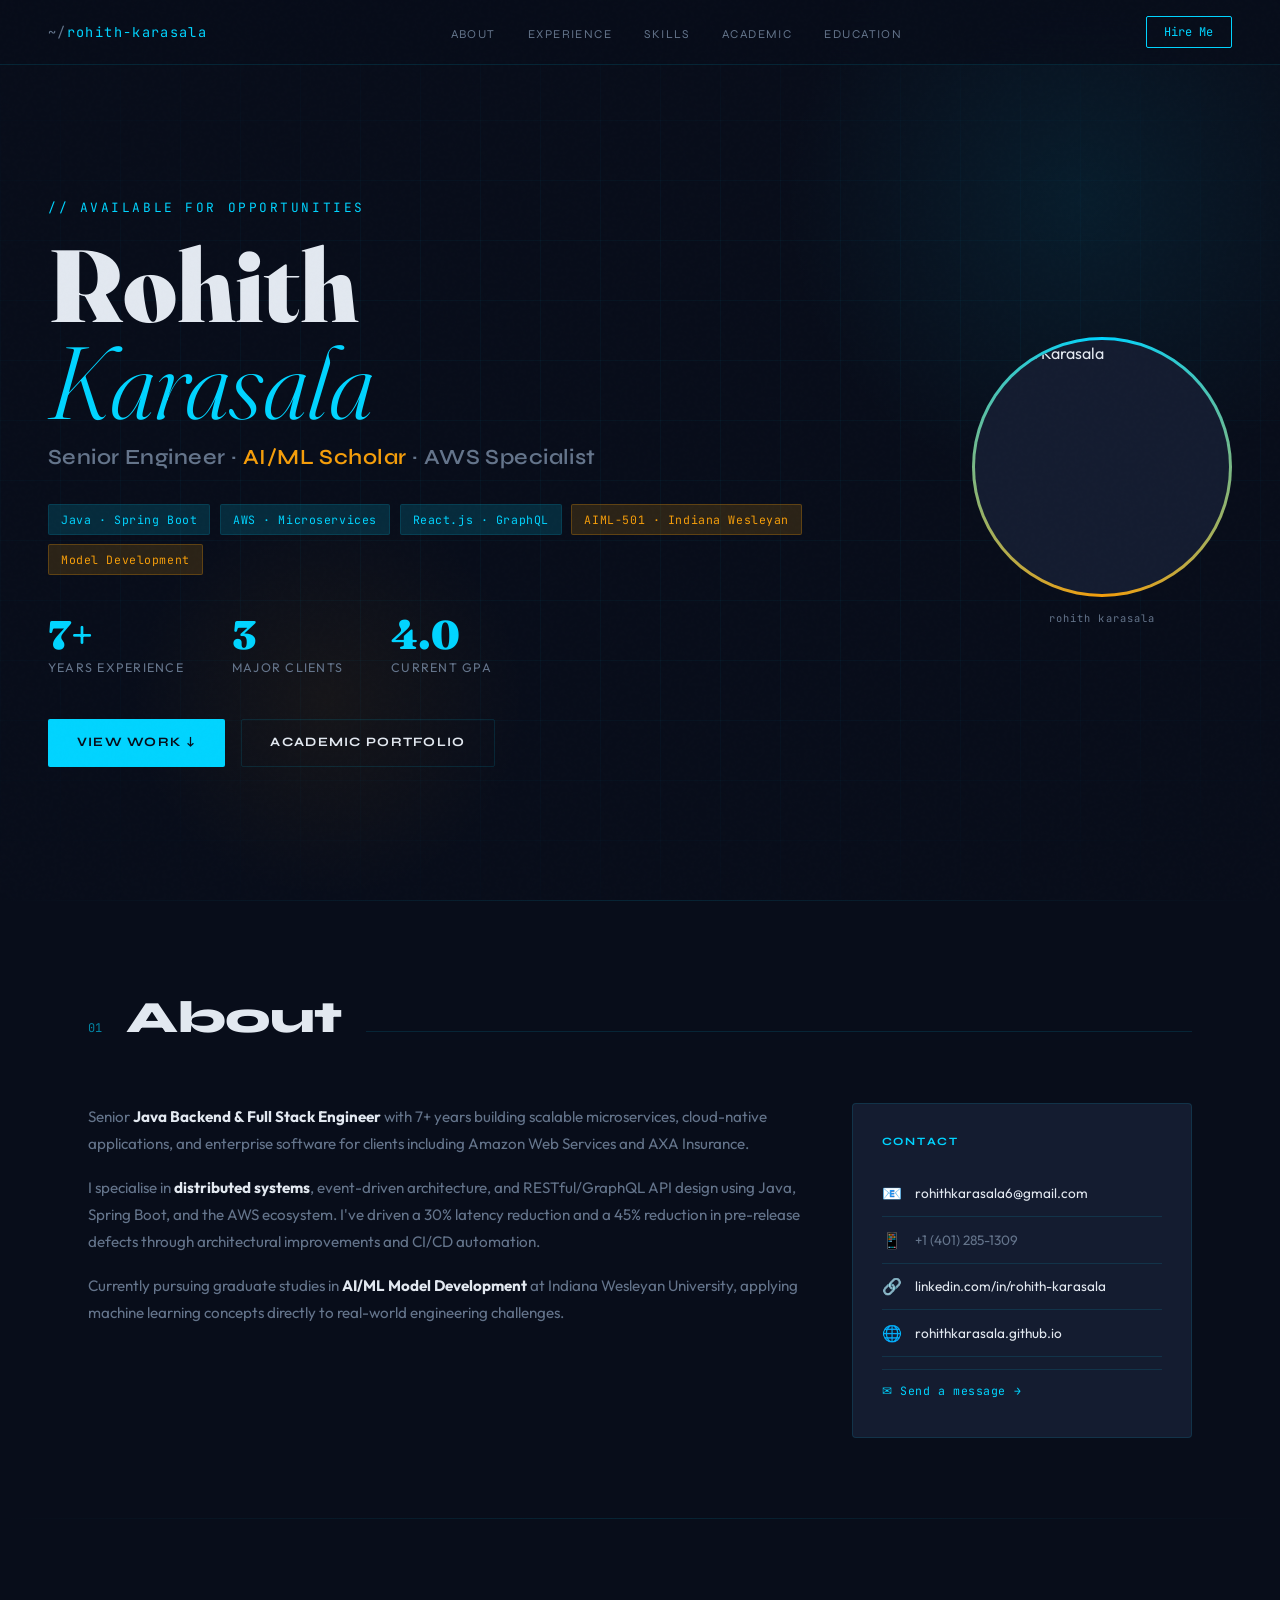
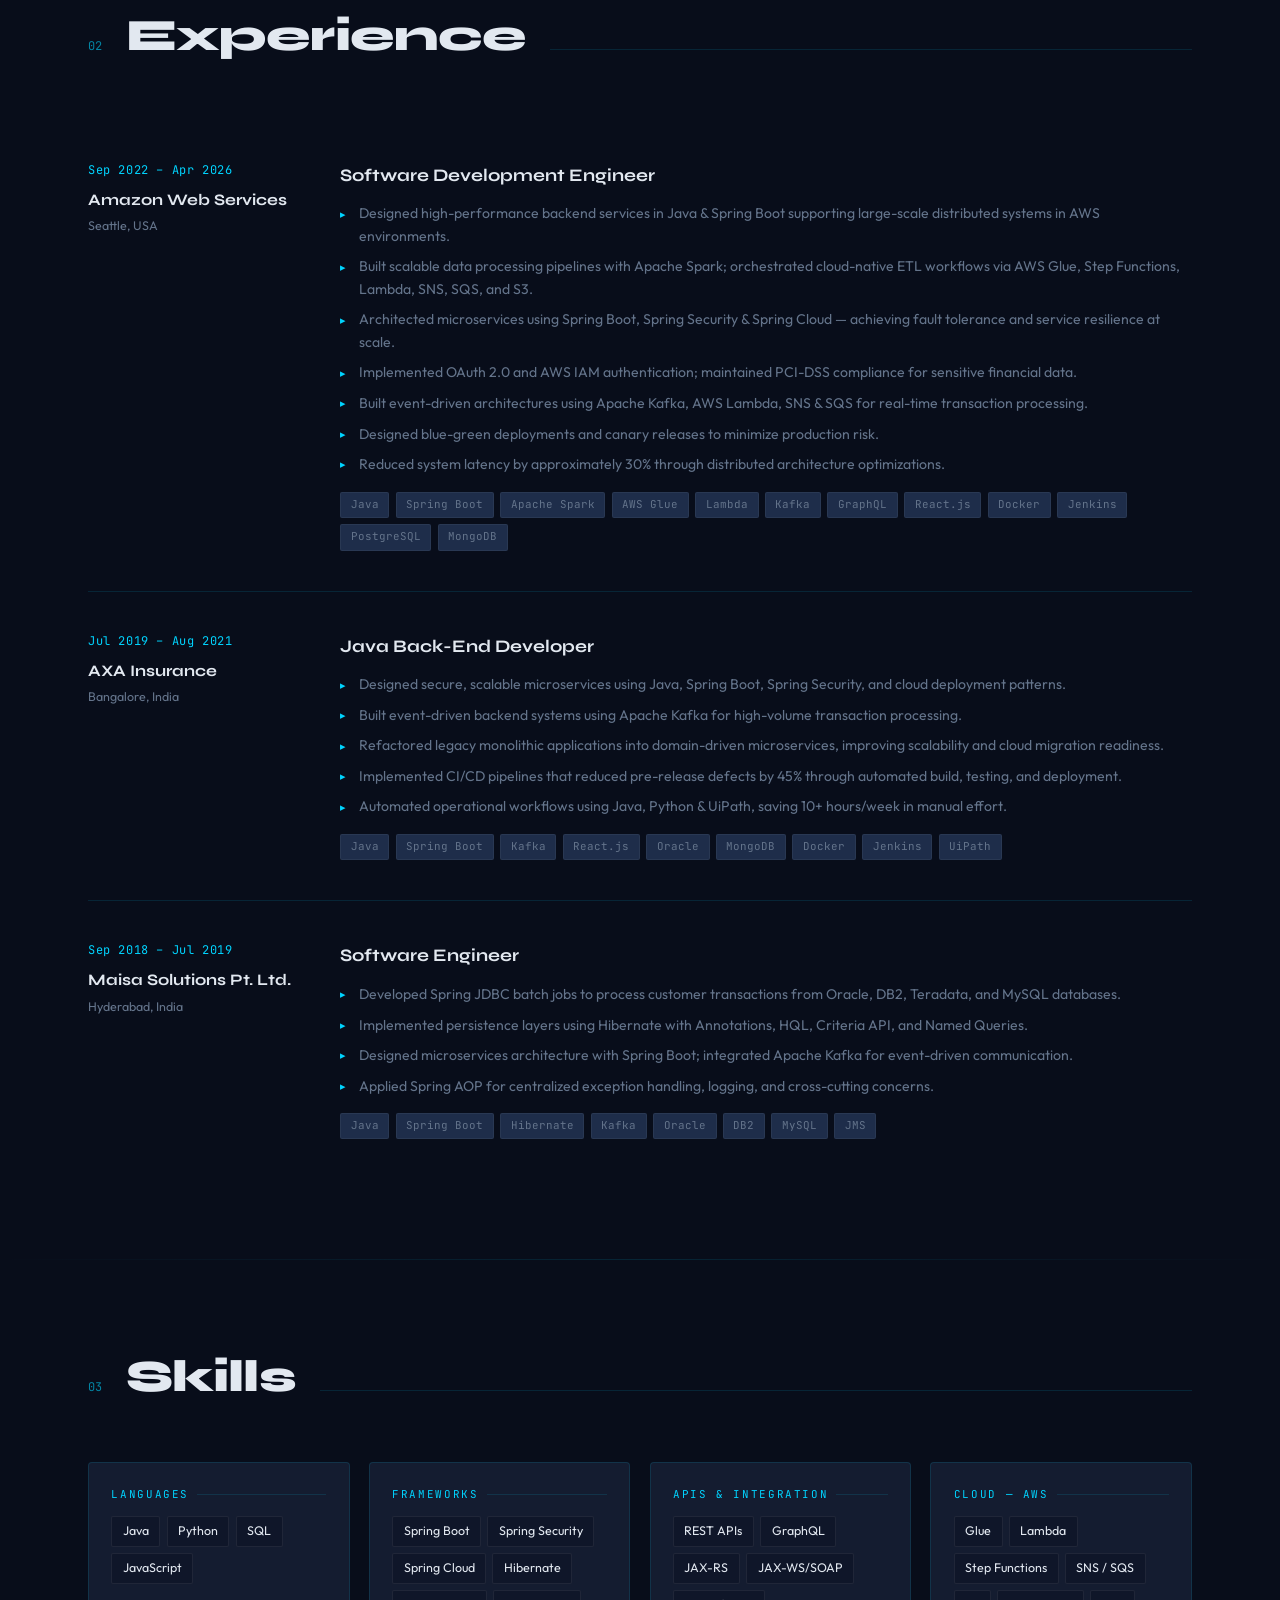
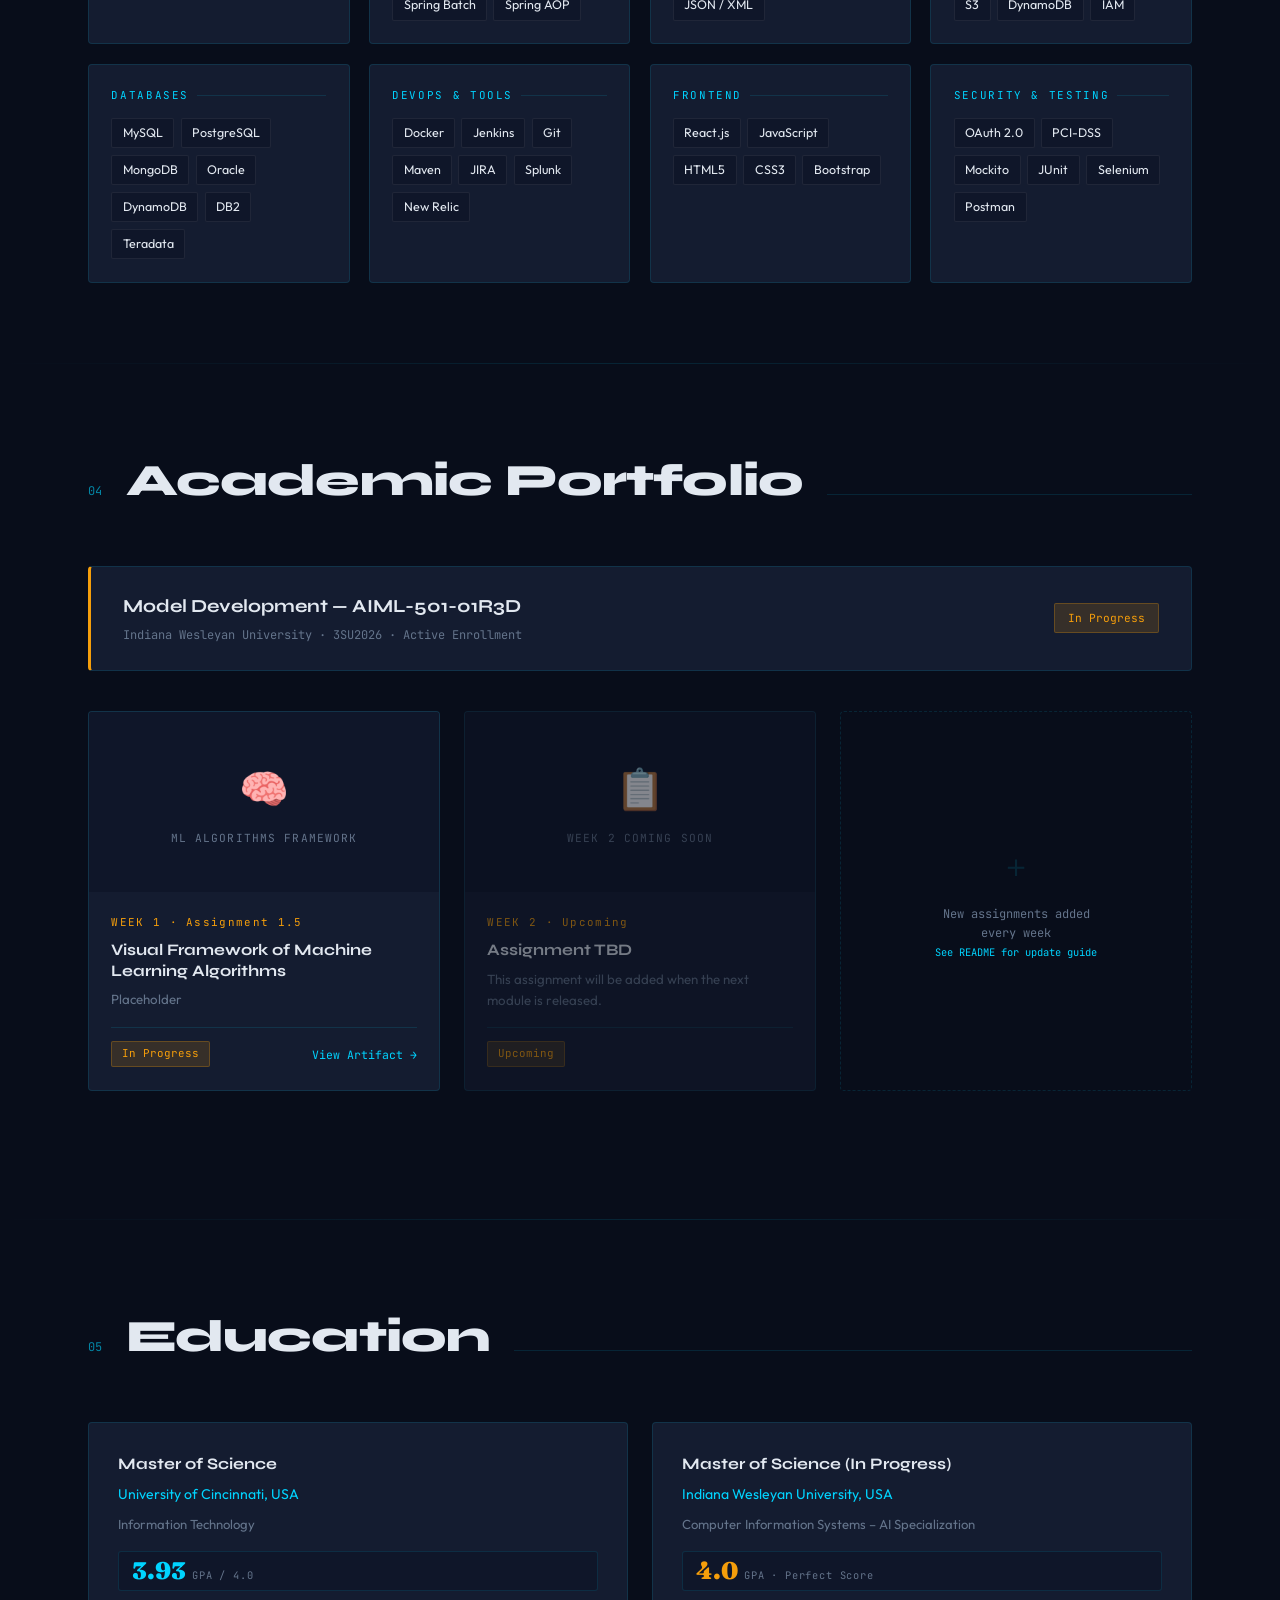
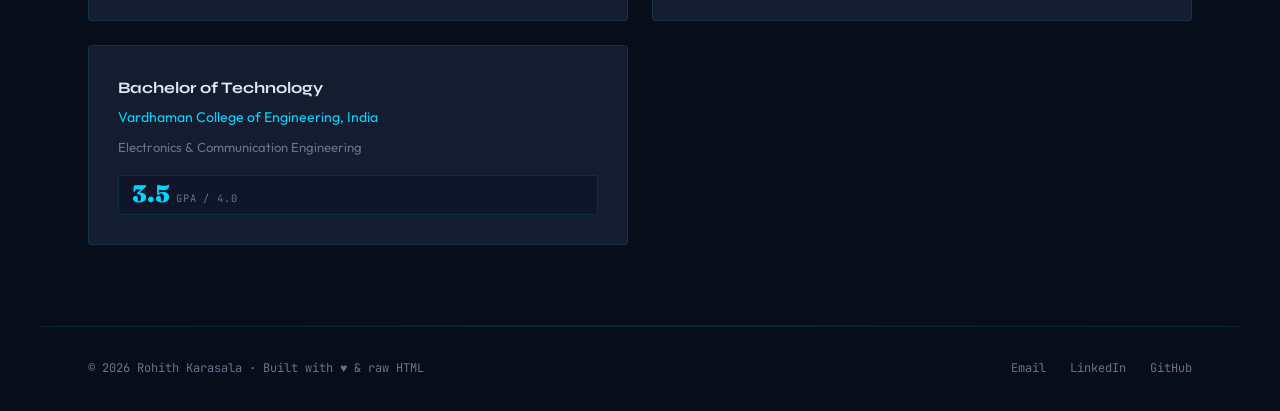
==== commit 51733529: "Update index.html Updating GPA, added profile picture and minor edits" ====
--- a/index.html
+++ b/index.html
@@ -103,6 +103,8 @@
       color: var(--cyan);
       border-radius: 2px;
       transition: all 0.2s;
+      background: transparent;
+      cursor: pointer;
     }
     .nav-cta:hover {
       background: var(--cyan);
@@ -110,15 +112,233 @@
       text-decoration: none;
     }
 
+    /* ─── CONTACT MODAL ──────────────────────────────────── */
+    .modal-backdrop {
+      position: fixed;
+      inset: 0;
+      background: rgba(8,13,26,0.88);
+      backdrop-filter: blur(12px);
+      z-index: 200;
+      display: flex;
+      align-items: center;
+      justify-content: center;
+      padding: 1.5rem;
+      opacity: 0;
+      pointer-events: none;
+      transition: opacity 0.25s ease;
+    }
+    .modal-backdrop.open {
+      opacity: 1;
+      pointer-events: all;
+    }
+    .modal {
+      background: var(--card);
+      border: 1px solid var(--border);
+      border-radius: 6px;
+      width: 100%;
+      max-width: 520px;
+      padding: 2.5rem;
+      position: relative;
+      transform: translateY(16px) scale(0.98);
+      transition: transform 0.25s ease;
+      box-shadow: 0 32px 80px rgba(0,0,0,0.6);
+    }
+    .modal-backdrop.open .modal {
+      transform: translateY(0) scale(1);
+    }
+    .modal-close {
+      position: absolute;
+      top: 1.2rem; right: 1.2rem;
+      background: none;
+      border: none;
+      color: var(--muted);
+      font-size: 1.4rem;
+      cursor: pointer;
+      line-height: 1;
+      padding: 0.2rem 0.4rem;
+      border-radius: 2px;
+      transition: color 0.15s;
+    }
+    .modal-close:hover { color: var(--text); }
+    .modal-eyebrow {
+      font-family: var(--font-mono);
+      font-size: 0.7rem;
+      color: var(--cyan);
+      letter-spacing: 0.18em;
+      text-transform: uppercase;
+      margin-bottom: 0.5rem;
+    }
+    .modal-title {
+      font-family: var(--font-head);
+      font-size: 1.6rem;
+      font-weight: 800;
+      color: var(--text);
+      margin-bottom: 0.4rem;
+    }
+    .modal-subtitle {
+      font-size: 0.83rem;
+      color: var(--muted);
+      margin-bottom: 1.8rem;
+      line-height: 1.5;
+    }
+    .form-row {
+      display: grid;
+      grid-template-columns: 1fr 1fr;
+      gap: 1rem;
+      margin-bottom: 1rem;
+    }
+    .form-group {
+      display: flex;
+      flex-direction: column;
+      gap: 0.4rem;
+      margin-bottom: 1rem;
+    }
+    .form-group.full { margin-bottom: 1rem; }
+    .form-group label {
+      font-family: var(--font-mono);
+      font-size: 0.68rem;
+      color: var(--muted);
+      letter-spacing: 0.1em;
+      text-transform: uppercase;
+    }
+    .form-group input,
+    .form-group textarea,
+    .form-group select {
+      background: var(--surface);
+      border: 1px solid var(--border);
+      border-radius: 3px;
+      padding: 0.65rem 0.85rem;
+      color: var(--text);
+      font-family: var(--font-body);
+      font-size: 0.88rem;
+      outline: none;
+      transition: border-color 0.2s;
+      resize: none;
+      width: 100%;
+    }
+    .form-group input:focus,
+    .form-group textarea:focus,
+    .form-group select:focus {
+      border-color: var(--cyan);
+    }
+    .form-group input::placeholder,
+    .form-group textarea::placeholder {
+      color: var(--muted);
+      opacity: 0.5;
+    }
+    .form-group select option { background: var(--surface); }
+    .form-group textarea { min-height: 110px; }
+    .modal-actions {
+      display: flex;
+      align-items: center;
+      justify-content: space-between;
+      margin-top: 1.5rem;
+    }
+    .modal-direct-links {
+      display: flex;
+      gap: 1rem;
+    }
+    .modal-direct-links a {
+      font-family: var(--font-mono);
+      font-size: 0.7rem;
+      color: var(--muted);
+      transition: color 0.15s;
+    }
+    .modal-direct-links a:hover { color: var(--cyan); text-decoration: none; }
+    .btn-send {
+      display: inline-flex;
+      align-items: center;
+      gap: 0.5rem;
+      padding: 0.7rem 1.6rem;
+      background: var(--cyan);
+      color: var(--bg);
+      font-family: var(--font-head);
+      font-size: 0.78rem;
+      font-weight: 700;
+      letter-spacing: 0.1em;
+      text-transform: uppercase;
+      border: none;
+      border-radius: 2px;
+      cursor: pointer;
+      transition: opacity 0.2s, transform 0.2s;
+    }
+    .btn-send:hover { opacity: 0.85; transform: translateY(-1px); }
+    .btn-send:disabled { opacity: 0.5; cursor: not-allowed; transform: none; }
+    .form-success {
+      text-align: center;
+      padding: 2rem 0;
+      display: none;
+    }
+    .form-success .success-icon { font-size: 2.5rem; margin-bottom: 0.8rem; }
+    .form-success h3 {
+      font-family: var(--font-head);
+      font-size: 1.3rem;
+      color: var(--green);
+      margin-bottom: 0.5rem;
+    }
+    .form-success p { font-size: 0.85rem; color: var(--muted); }
+    .form-error-msg {
+      font-size: 0.78rem;
+      color: #f87171;
+      margin-top: 0.8rem;
+      display: none;
+    }
+
     /* ─── HERO ───────────────────────────────────────────── */
     #hero {
       min-height: 100vh;
-      display: flex;
-      flex-direction: column;
-      justify-content: center;
+      display: grid;
+      grid-template-columns: 1fr auto;
+      align-items: center;
+      gap: 4rem;
       padding: 8rem 3rem 4rem;
       position: relative;
       overflow: hidden;
+    }
+    .hero-content { display: flex; flex-direction: column; }
+    .hero-photo-col {
+      display: flex;
+      flex-direction: column;
+      align-items: center;
+      gap: 0.8rem;
+      position: relative;
+      z-index: 1;
+    }
+    .hero-photo-ring {
+      width: 260px; height: 260px;
+      border-radius: 50%;
+      padding: 3px;
+      background: conic-gradient(var(--cyan) 0deg, var(--amber) 180deg, var(--cyan) 360deg);
+      animation: spinRing 10s linear infinite;
+      flex-shrink: 0;
+    }
+    @keyframes spinRing { to { transform: rotate(360deg); } }
+    .hero-photo-inner {
+      width: 100%; height: 100%;
+      border-radius: 50%;
+      background: var(--card);
+      display: flex; align-items: center; justify-content: center;
+      overflow: hidden;
+    }
+    .hero-photo-inner img {
+      width: 100%; height: 100%;
+      object-fit: cover; object-position: top center;
+      border-radius: 50%;
+      display: block;
+    }
+    .hero-photo-placeholder { font-size: 5rem; color: var(--muted); user-select: none; }
+    .hero-photo-label {
+      font-family: var(--font-mono);
+      font-size: 0.65rem;
+      color: var(--muted);
+      letter-spacing: 0.1em;
+      text-align: center;
+    }
+    @media (max-width: 900px) {
+      #hero { grid-template-columns: 1fr; text-align: center; gap: 2rem; }
+      .hero-photo-col { order: -1; }
+      .hero-photo-ring { width: 160px; height: 160px; }
+      .hero-tags, .hero-actions, .hero-stats { justify-content: center; }
     }
     .hero-grid-bg {
       position: absolute;
@@ -297,7 +517,7 @@
     /* ─── ABOUT ──────────────────────────────────────────── */
     #about .about-grid {
       display: grid;
-      grid-template-columns: 1fr 1fr;
+      grid-template-columns: 1fr 340px;
       gap: 3rem;
       align-items: start;
     }
@@ -308,6 +528,73 @@
       font-size: 0.95rem;
     }
     .about-text p strong { color: var(--text); }
+
+    /* Photo + contact stacked on right */
+    .about-right { display: flex; flex-direction: column; gap: 1.2rem; }
+    .photo-card {
+      background: var(--card);
+      border: 1px solid var(--border);
+      border-radius: 4px;
+      padding: 1.5rem;
+      display: flex;
+      flex-direction: column;
+      align-items: center;
+      gap: 0.8rem;
+      text-align: center;
+    }
+    .photo-frame {
+      width: 130px;
+      height: 130px;
+      border-radius: 50%;
+      border: 2px solid var(--cyan);
+      padding: 3px;
+      position: relative;
+      flex-shrink: 0;
+    }
+    .photo-frame img {
+      width: 100%;
+      height: 100%;
+      border-radius: 50%;
+      object-fit: cover;
+      object-position: top;
+      display: block;
+    }
+    /* Placeholder shown when no photo yet */
+    .photo-placeholder {
+      width: 100%;
+      height: 100%;
+      border-radius: 50%;
+      background: var(--subtle);
+      display: flex;
+      align-items: center;
+      justify-content: center;
+      font-size: 3rem;
+      color: var(--muted);
+    }
+    .photo-name {
+      font-family: var(--font-head);
+      font-size: 1rem;
+      font-weight: 700;
+      color: var(--text);
+    }
+    .photo-role {
+      font-family: var(--font-mono);
+      font-size: 0.7rem;
+      color: var(--cyan);
+      letter-spacing: 0.08em;
+    }
+    .photo-open-btn {
+      font-family: var(--font-mono);
+      font-size: 0.68rem;
+      padding: 0.35rem 0.9rem;
+      border: 1px solid var(--border);
+      color: var(--muted);
+      border-radius: 2px;
+      cursor: pointer;
+      background: none;
+      transition: border-color 0.2s, color 0.2s;
+    }
+    .photo-open-btn:hover { border-color: var(--cyan); color: var(--cyan); }
     .contact-card {
       background: var(--card);
       border: 1px solid var(--border);
@@ -649,7 +936,33 @@
     .edu-field {
       font-size: 0.82rem;
       color: var(--muted);
-    }
+      margin-bottom: 1rem;
+    }
+    .edu-gpa {
+      display: inline-flex;
+      align-items: baseline;
+      gap: 0.4rem;
+      background: var(--surface);
+      border: 1px solid var(--border);
+      border-radius: 3px;
+      padding: 0.4rem 0.8rem;
+      margin-top: auto;
+    }
+    .edu-gpa-num {
+      font-family: var(--font-display);
+      font-size: 1.5rem;
+      font-weight: 900;
+      line-height: 1;
+      color: var(--cyan);
+    }
+    .edu-gpa-num.perfect { color: var(--amber); }
+    .edu-gpa-label {
+      font-family: var(--font-mono);
+      font-size: 0.65rem;
+      color: var(--muted);
+      letter-spacing: 0.08em;
+    }
+    .edu-card { display: flex; flex-direction: column; }
 
     /* ─── FOOTER ─────────────────────────────────────────── */
     footer {
@@ -706,9 +1019,12 @@
       #hero { padding: 7rem 1.5rem 3rem; }
       .hero-stats { gap: 1.5rem; }
       #about .about-grid { grid-template-columns: 1fr; }
+      .about-right { flex-direction: column-reverse; }
       .exp-item { grid-template-columns: 1fr; gap: 0.5rem; }
       #education .edu-grid { grid-template-columns: 1fr; }
       footer { flex-direction: column; gap: 1rem; text-align: center; }
+      .form-row { grid-template-columns: 1fr; }
+      .modal { padding: 1.8rem; }
     }
   </style>
 </head>
@@ -724,7 +1040,7 @@
       <li><a href="#academic">Academic</a></li>
       <li><a href="#education">Education</a></li>
     </ul>
-    <a href="mailto:rohithkarasala6@gmail.com" class="nav-cta">Hire Me</a>
+    <button class="nav-cta" onclick="openModal()">Hire Me</button>
   </nav>
 
   <!-- ─── HERO ─────────────────────────────────────────────── -->
@@ -732,35 +1048,49 @@
     <div class="hero-grid-bg"></div>
     <div class="hero-glow"></div>
     <div class="hero-glow-2"></div>
-    <p class="hero-eyebrow">// Available for opportunities</p>
-    <h1 class="hero-name">Rohith<br><em>Karasala</em></h1>
-    <p class="hero-subtitle">
-      Senior Engineer · <span class="accent">AI/ML Scholar</span> · AWS Specialist
-    </p>
-    <div class="hero-tags">
-      <span class="tag">Java · Spring Boot</span>
-      <span class="tag">AWS · Microservices</span>
-      <span class="tag">React.js · GraphQL</span>
-      <span class="tag amber">AIML-501 · Indiana Wesleyan</span>
-      <span class="tag amber">Model Development</span>
+
+    <!-- Left: text content -->
+    <div class="hero-content">
+      <p class="hero-eyebrow">// Available for opportunities</p>
+      <h1 class="hero-name">Rohith<br><em>Karasala</em></h1>
+      <p class="hero-subtitle">
+        Senior Engineer · <span class="accent">AI/ML Scholar</span> · AWS Specialist
+      </p>
+      <div class="hero-tags">
+        <span class="tag">Java · Spring Boot</span>
+        <span class="tag">AWS · Microservices</span>
+        <span class="tag">React.js · GraphQL</span>
+        <span class="tag amber">AIML-501 · Indiana Wesleyan</span>
+        <span class="tag amber">Model Development</span>
+      </div>
+      <div class="hero-stats">
+        <div class="stat-item">
+          <div class="stat-num">7+</div>
+          <div class="stat-label">Years Experience</div>
+        </div>
+        <div class="stat-item">
+          <div class="stat-num">3</div>
+          <div class="stat-label">Major Clients</div>
+        </div>
+        <div class="stat-item">
+          <div class="stat-num">4.0</div>
+          <div class="stat-label">Current GPA</div>
+        </div>
+      </div>
+      <div class="hero-actions">
+        <a href="#experience" class="btn-primary">View Work ↓</a>
+        <a href="#academic" class="btn-ghost">Academic Portfolio</a>
+      </div>
     </div>
-    <div class="hero-stats">
-      <div class="stat-item">
-        <div class="stat-num">7+</div>
-        <div class="stat-label">Years Experience</div>
-      </div>
-      <div class="stat-item">
-        <div class="stat-num">3</div>
-        <div class="stat-label">Major Clients</div>
-      </div>
-      <div class="stat-item">
-        <div class="stat-num">30%</div>
-        <div class="stat-label">Latency Reduced</div>
-      </div>
-    </div>
-    <div class="hero-actions">
-      <a href="#experience" class="btn-primary">View Work ↓</a>
-      <a href="#academic" class="btn-ghost">Academic Portfolio</a>
+
+    <!-- Right: photo -->
+    <div class="hero-photo-col">
+      <div class="hero-photo-ring">
+        <div class="hero-photo-inner">
+         <img src="assets/rohith.jpg" alt="Rohith Karasala" /> 
+        </div>
+      </div>
+      <div class="hero-photo-label">rohith karasala</div>
     </div>
   </div>
 
@@ -789,6 +1119,8 @@
           applying machine learning concepts directly to real-world engineering challenges.
         </p>
       </div>
+
+      <!-- CONTACT QUICK-LINKS -->
       <div class="contact-card fade-in">
         <h3>Contact</h3>
         <div class="contact-item">
@@ -806,6 +1138,11 @@
         <div class="contact-item">
           <span class="icon">🌐</span>
           <a href="https://rohithkarasala.github.io" target="_blank" rel="noopener">rohithkarasala.github.io</a>
+        </div>
+        <div class="contact-item" style="margin-top:0.8rem; border-top: 1px solid var(--border); padding-top: 0.8rem; border-bottom:none;">
+          <button onclick="openModal()" style="background:none;border:none;cursor:pointer;font-family:var(--font-mono);font-size:0.72rem;color:var(--cyan);padding:0;letter-spacing:0.05em;">
+            ✉ Send a message →
+          </button>
         </div>
       </div>
     </div>
@@ -837,8 +1174,8 @@
             <li>Architected microservices using Spring Boot, Spring Security &amp; Spring Cloud — achieving fault tolerance and service resilience at scale.</li>
             <li>Implemented OAuth 2.0 and AWS IAM authentication; maintained PCI-DSS compliance for sensitive financial data.</li>
             <li>Built event-driven architectures using Apache Kafka, AWS Lambda, SNS &amp; SQS for real-time transaction processing.</li>
-            <li>Designed blue-green deployments and canary releases to minimise production risk.</li>
-            <li>Reduced system latency by approximately 30% through distributed architecture optimisations.</li>
+            <li>Designed blue-green deployments and canary releases to minimize production risk.</li>
+            <li>Reduced system latency by approximately 30% through distributed architecture optimizations.</li>
           </ul>
           <div class="exp-stack">
             <span class="stack-chip">Java</span><span class="stack-chip">Spring Boot</span><span class="stack-chip">Apache Spark</span>
@@ -886,7 +1223,7 @@
             <li>Developed Spring JDBC batch jobs to process customer transactions from Oracle, DB2, Teradata, and MySQL databases.</li>
             <li>Implemented persistence layers using Hibernate with Annotations, HQL, Criteria API, and Named Queries.</li>
             <li>Designed microservices architecture with Spring Boot; integrated Apache Kafka for event-driven communication.</li>
-            <li>Applied Spring AOP for centralised exception handling, logging, and cross-cutting concerns.</li>
+            <li>Applied Spring AOP for centralized exception handling, logging, and cross-cutting concerns.</li>
           </ul>
           <div class="exp-stack">
             <span class="stack-chip">Java</span><span class="stack-chip">Spring Boot</span><span class="stack-chip">Hibernate</span>
@@ -1011,12 +1348,10 @@
           </div>
         </div>
         <div class="assignment-body">
-          <div class="assignment-week">WEEK 1 · Assignment 1.5 / 2.4 / 3.4 / 4.4 / 5.4</div>
+          <div class="assignment-week">WEEK 1 · Assignment 1.5 </div>
           <div class="assignment-title">Visual Framework of Machine Learning Algorithms</div>
           <div class="assignment-desc">
-            An infographic classifying 8–10 ML algorithms by type (Supervised/Unsupervised),
-            application domain (Tabular, CV, NLP, GenAI), real-world use cases, and brief
-            explanations of how each algorithm works.
+            Placeholder
           </div>
           <div class="assignment-footer">
             <span class="assignment-status status-pending">In Progress</span>
@@ -1070,16 +1405,28 @@
         <div class="edu-degree">Master of Science</div>
         <div class="edu-school">University of Cincinnati, USA</div>
         <div class="edu-field">Information Technology</div>
+        <div class="edu-gpa">
+          <span class="edu-gpa-num">3.93</span>
+          <span class="edu-gpa-label">GPA / 4.0</span>
+        </div>
       </div>
       <div class="edu-card fade-in">
-        <div class="edu-degree">Graduate Certificate (In Progress)</div>
+        <div class="edu-degree">Master of Science (In Progress)</div>
         <div class="edu-school">Indiana Wesleyan University, USA</div>
-        <div class="edu-field">AI/ML Model Development · AIML-501</div>
+        <div class="edu-field">Computer Information Systems – AI Specialization</div>
+        <div class="edu-gpa">
+          <span class="edu-gpa-num perfect">4.0</span>
+          <span class="edu-gpa-label">GPA · Perfect Score</span>
+        </div>
       </div>
       <div class="edu-card fade-in">
         <div class="edu-degree">Bachelor of Technology</div>
         <div class="edu-school">Vardhaman College of Engineering, India</div>
         <div class="edu-field">Electronics &amp; Communication Engineering</div>
+        <div class="edu-gpa">
+          <span class="edu-gpa-num">3.5</span>
+          <span class="edu-gpa-label">GPA / 4.0</span>
+        </div>
       </div>
     </div>
   </section>
@@ -1095,8 +1442,79 @@
     </div>
   </footer>
 
-  <!-- ─── SCROLL ANIMATIONS ─────────────────────────────────── -->
+  <!-- ─── CONTACT MODAL ────────────────────────────────────── -->
+  <div class="modal-backdrop" id="contactModal" role="dialog" aria-modal="true" aria-label="Contact Rohith">
+    <div class="modal">
+      <button class="modal-close" onclick="closeModal()" aria-label="Close">✕</button>
+
+      <!-- Form view -->
+      <div id="formView">
+        <div class="modal-eyebrow">// Let's connect</div>
+        <h2 class="modal-title">Get In Touch</h2>
+        <p class="modal-subtitle">
+          Send a message and I'll get back to you within 24 hours.
+          Looking for opportunities, collaboration, or just want to say hi.
+        </p>
+
+        <!--
+          FORMSPREE SETUP (one-time, 5 min):
+          1. Go to https://formspree.io and sign up for free
+          2. Create a new form → it gives you an ID like "xblahblah"
+          3. Replace "YOUR_FORM_ID" below with your actual ID
+          That's it — submissions land directly in your inbox.
+        -->
+        <form id="contactForm" action="https://formspree.io/f/meenvwnd" method="POST">
+
+          <div class="form-row">
+            <div class="form-group">
+              <label for="fname">Your Name</label>
+              <input type="text" id="fname" name="name" placeholder="Jane Smith" required />
+            </div>
+            <div class="form-group">
+              <label for="femail">Email</label>
+              <input type="email" id="femail" name="email" placeholder="jane@company.com" required />
+            </div>
+          </div>
+
+          <div class="form-group full">
+            <label for="fsubject">Subject</label>
+            <select id="fsubject" name="subject">
+              <option value="Job Opportunity">Job Opportunity</option>
+              <option value="Freelance / Contract">Freelance / Contract</option>
+              <option value="Collaboration">Collaboration</option>
+              <option value="Speaking / Mentorship">Speaking / Mentorship</option>
+              <option value="Other">Other</option>
+            </select>
+          </div>
+
+          <div class="form-group full">
+            <label for="fmessage">Message</label>
+            <textarea id="fmessage" name="message" placeholder="Tell me a bit about the opportunity or what you have in mind…" required></textarea>
+          </div>
+
+          <div class="modal-actions">
+            <div class="modal-direct-links">
+              <a href="https://linkedin.com/in/rohith-karasala" target="_blank">LinkedIn ↗</a>
+              <a href="mailto:rohithkarasala6@gmail.com">Email directly ↗</a>
+            </div>
+            <button type="submit" class="btn-send" id="sendBtn">Send →</button>
+          </div>
+          <div class="form-error-msg" id="formError">Something went wrong. Please email me directly.</div>
+        </form>
+      </div>
+
+      <!-- Success view -->
+      <div class="form-success" id="successView">
+        <div class="success-icon">✅</div>
+        <h3>Message Sent!</h3>
+        <p>Thanks for reaching out. I'll reply to your email within 24 hours.</p>
+      </div>
+    </div>
+  </div>
+
+  <!-- ─── SCRIPTS ───────────────────────────────────────────── -->
   <script>
+    // Scroll reveal
     const observer = new IntersectionObserver((entries) => {
       entries.forEach(e => {
         if (e.isIntersecting) {
@@ -1105,8 +1523,56 @@
         }
       });
     }, { threshold: 0.08 });
-
     document.querySelectorAll('.fade-in').forEach(el => observer.observe(el));
+
+    // Modal logic
+    const modal = document.getElementById('contactModal');
+
+    function openModal() {
+      modal.classList.add('open');
+      document.body.style.overflow = 'hidden';
+    }
+    function closeModal() {
+      modal.classList.remove('open');
+      document.body.style.overflow = '';
+    }
+
+    // Close on backdrop click
+    modal.addEventListener('click', (e) => {
+      if (e.target === modal) closeModal();
+    });
+    // Close on Escape
+    document.addEventListener('keydown', (e) => {
+      if (e.key === 'Escape') closeModal();
+    });
+
+    // Form submission via fetch (Formspree AJAX)
+    document.getElementById('contactForm').addEventListener('submit', async (e) => {
+      e.preventDefault();
+      const btn = document.getElementById('sendBtn');
+      const errorEl = document.getElementById('formError');
+      btn.disabled = true;
+      btn.textContent = 'Sending…';
+      errorEl.style.display = 'none';
+
+      try {
+        const res = await fetch(e.target.action, {
+          method: 'POST',
+          body: new FormData(e.target),
+          headers: { 'Accept': 'application/json' }
+        });
+        if (res.ok) {
+          document.getElementById('formView').style.display = 'none';
+          document.getElementById('successView').style.display = 'block';
+        } else {
+          throw new Error('Server error');
+        }
+      } catch {
+        errorEl.style.display = 'block';
+        btn.disabled = false;
+        btn.textContent = 'Send →';
+      }
+    });
   </script>
 
 </body>
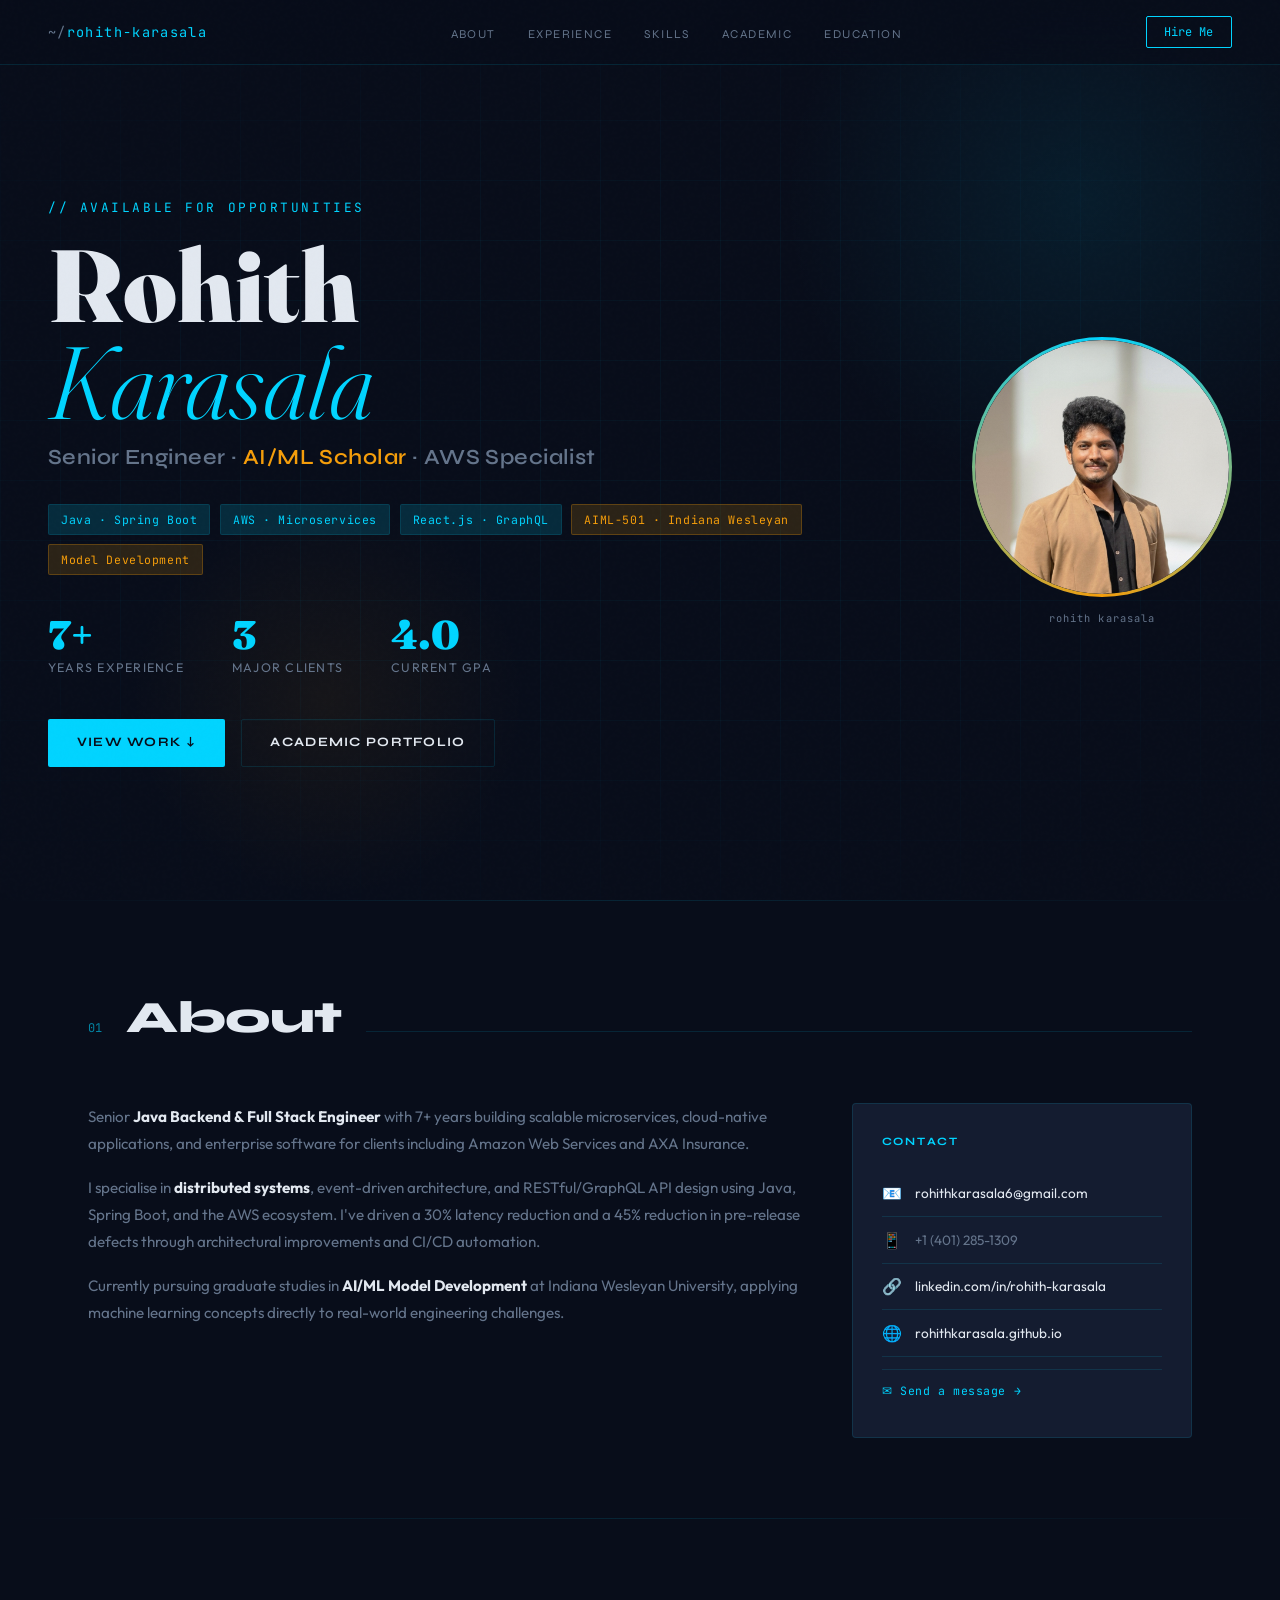
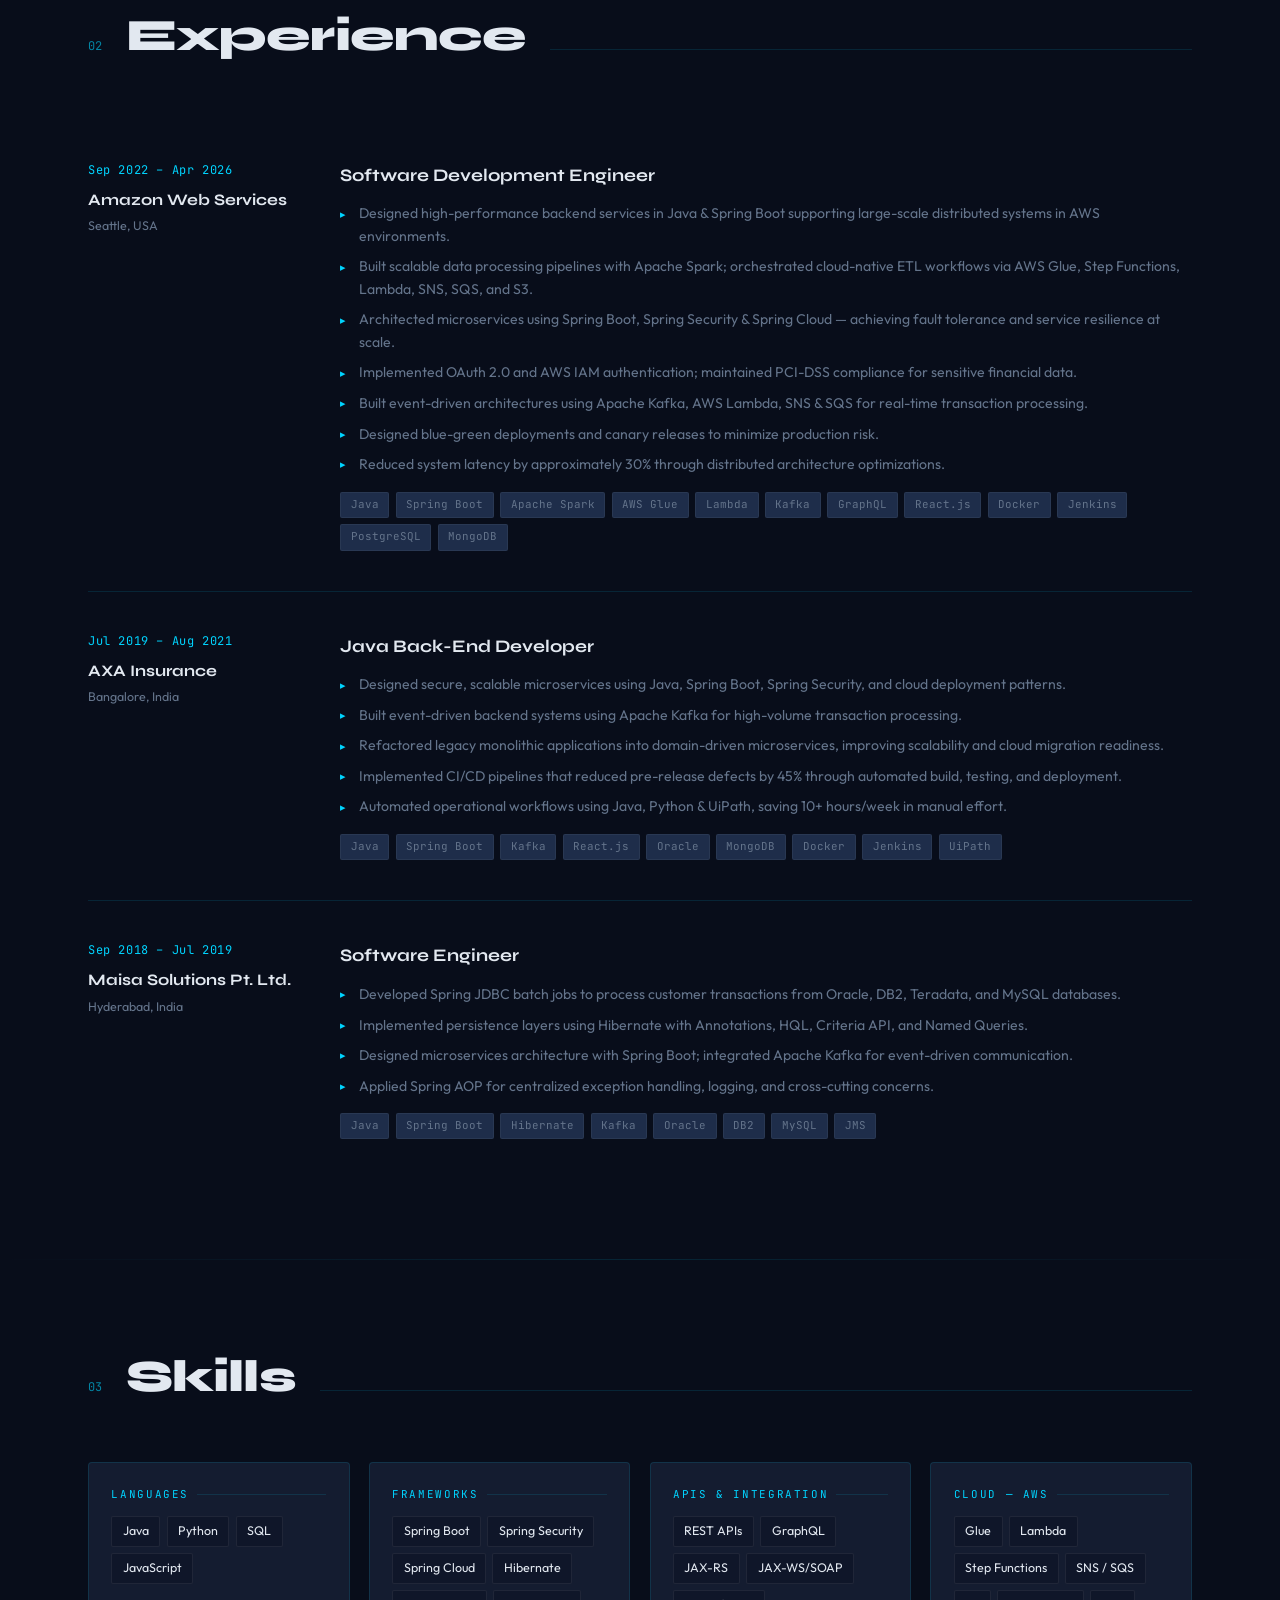
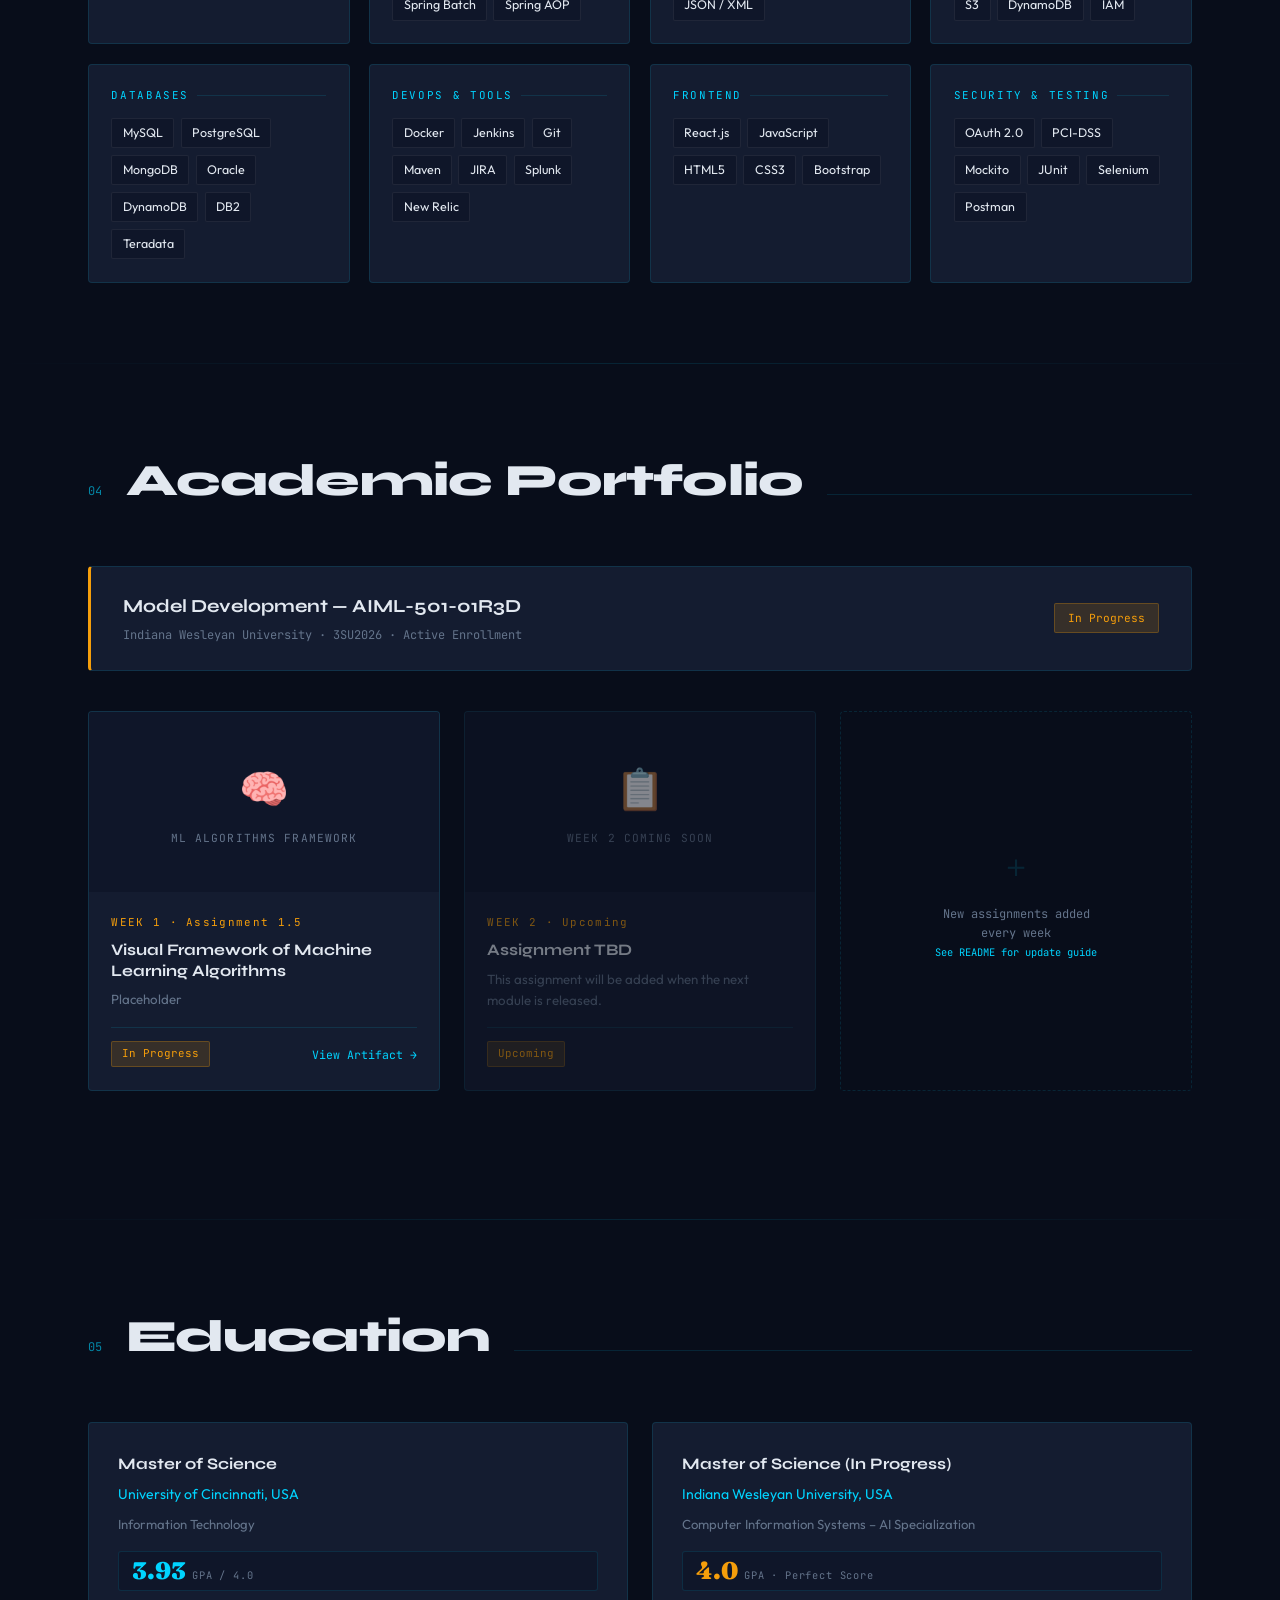
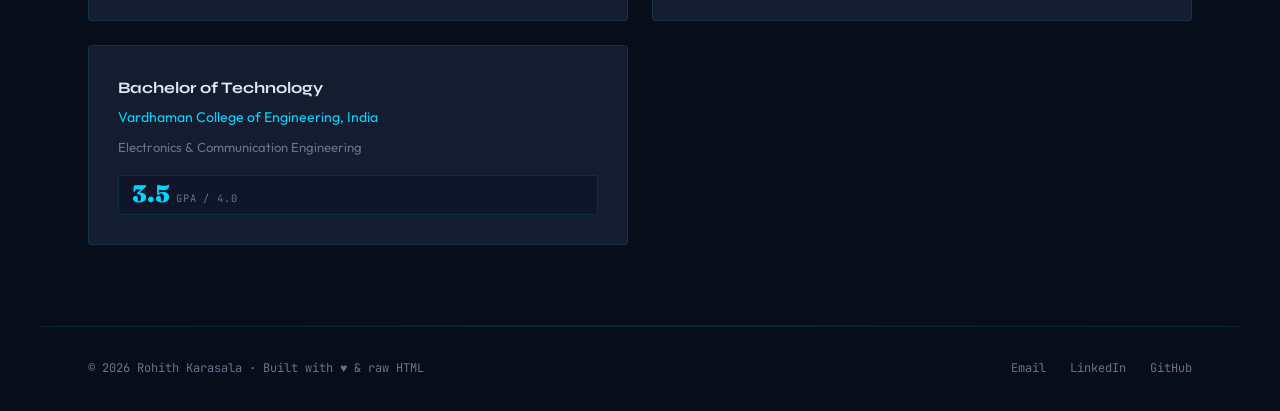
==== commit b94e8918: "Update index.html Update image file extension" ====
--- a/index.html
+++ b/index.html
@@ -1087,7 +1087,7 @@
     <div class="hero-photo-col">
       <div class="hero-photo-ring">
         <div class="hero-photo-inner">
-         <img src="assets/rohith.jpg" alt="Rohith Karasala" /> 
+         <img src="assets/rohith.JPG" alt="Rohith Karasala" /> 
         </div>
       </div>
       <div class="hero-photo-label">rohith karasala</div>
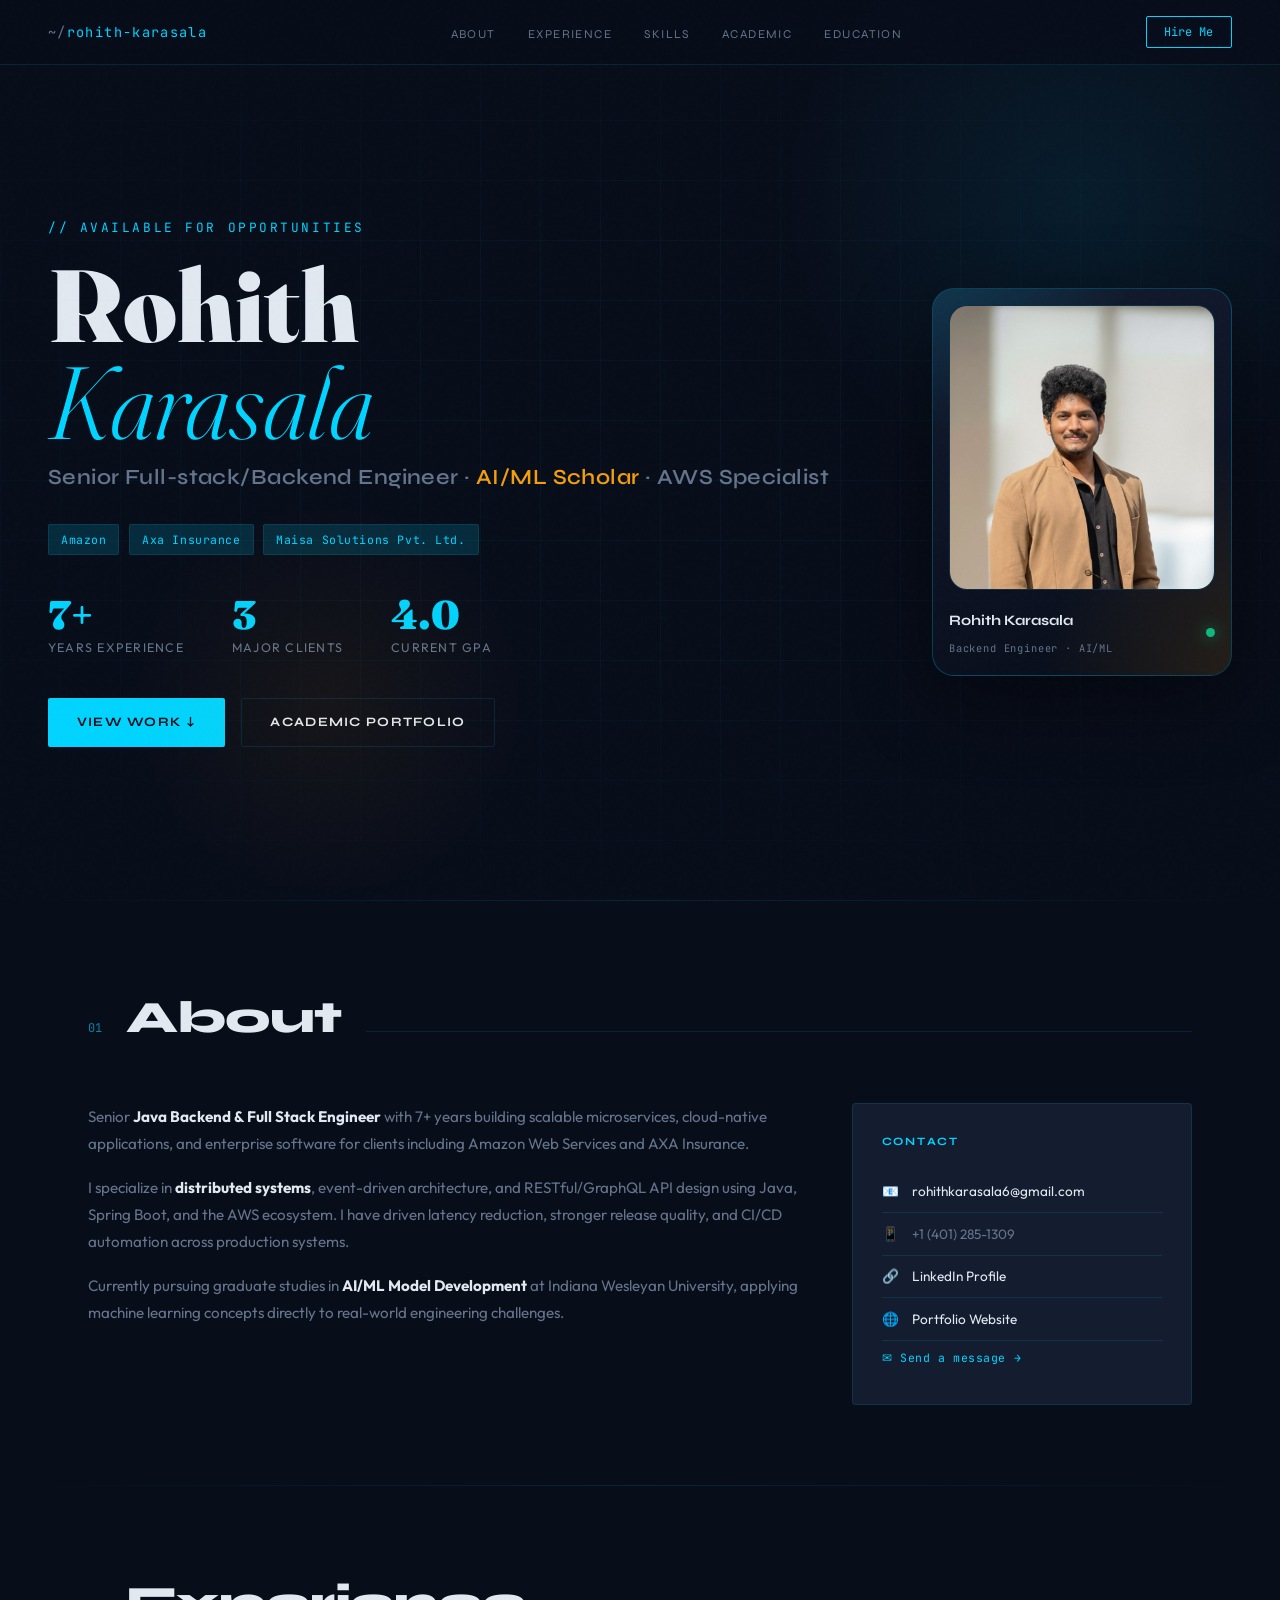
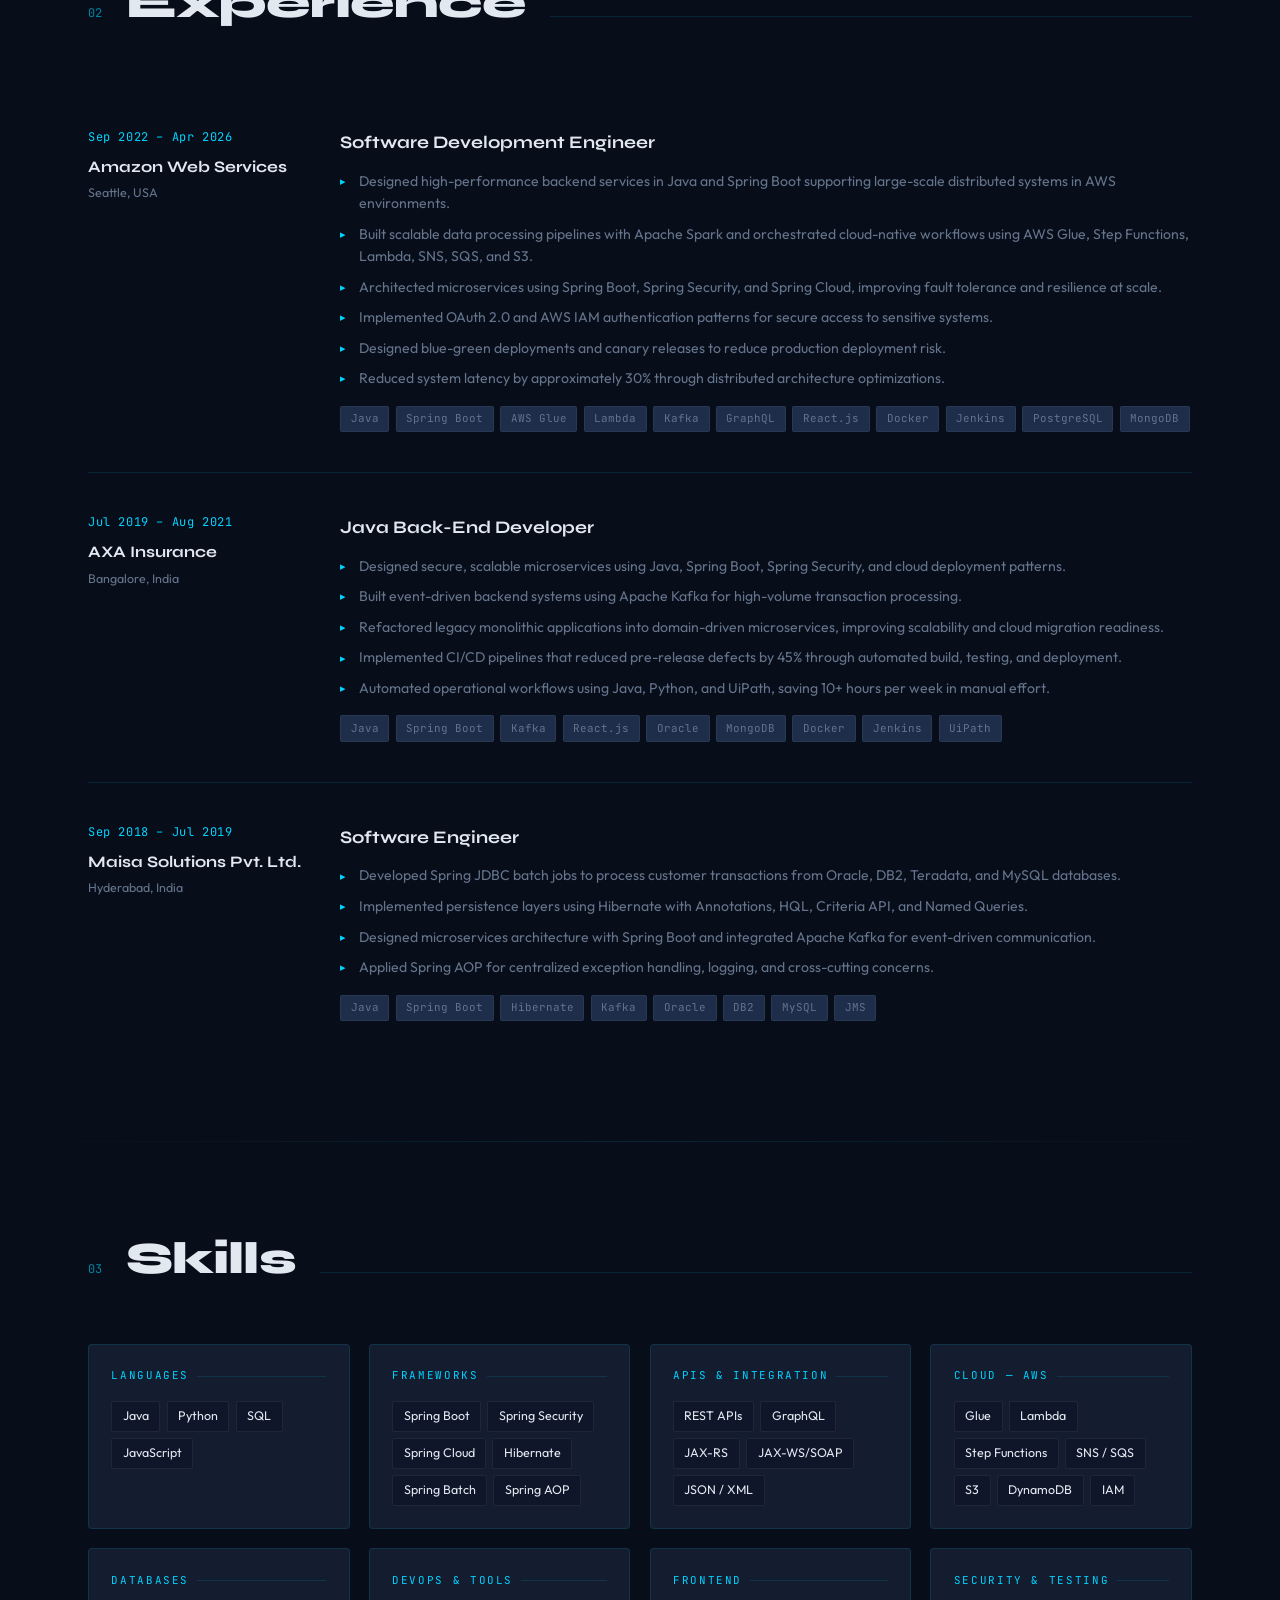
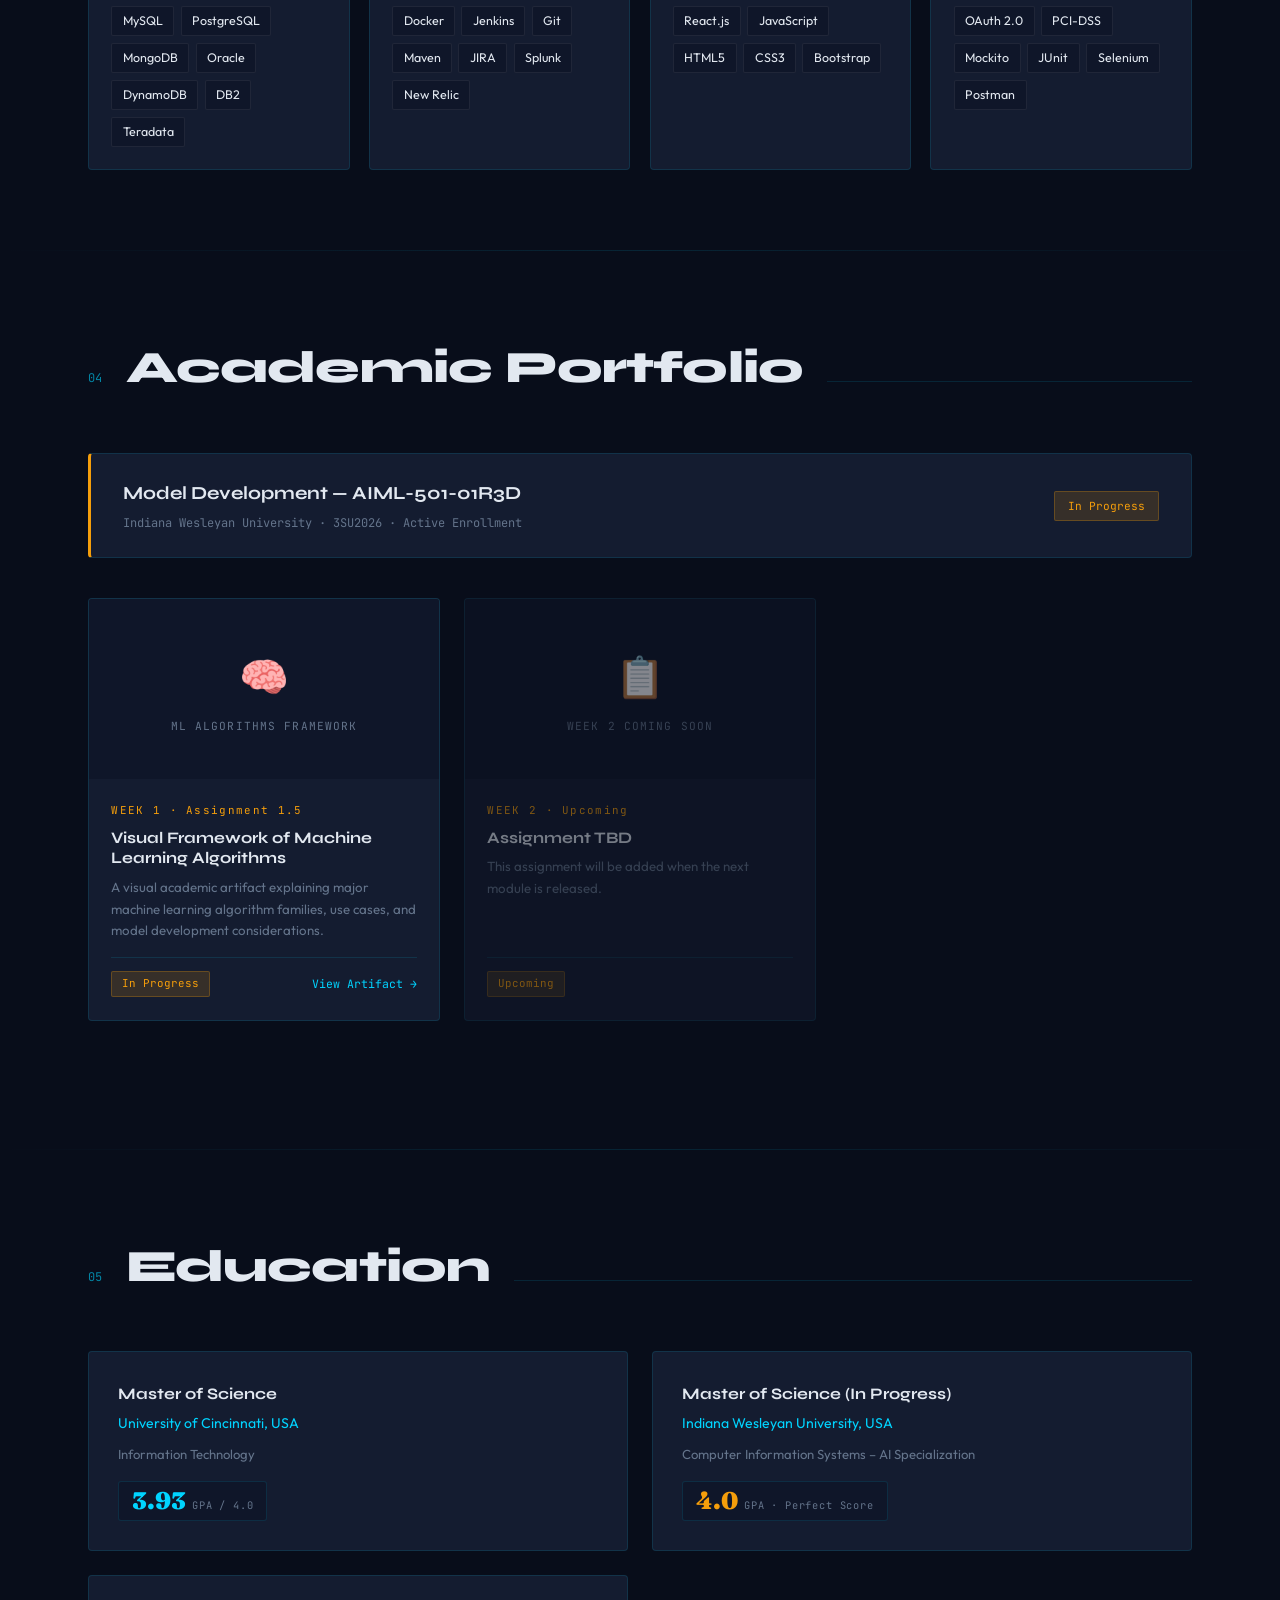
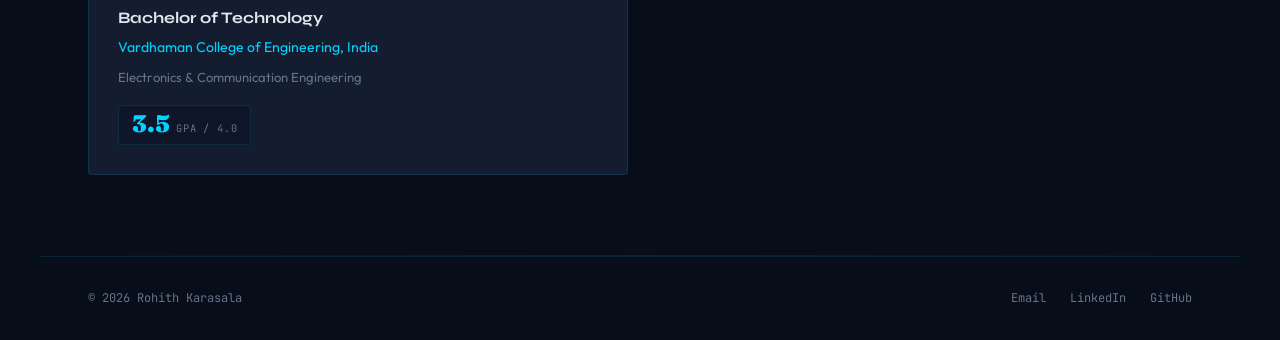
==== commit 085a59c7: "Fix portfolio JavaScript file extensions" ====
--- a/index.html
+++ b/index.html
@@ -7,1030 +7,9 @@
   <link rel="preconnect" href="https://fonts.googleapis.com">
   <link rel="preconnect" href="https://fonts.gstatic.com" crossorigin>
   <link href="https://fonts.googleapis.com/css2?family=Fraunces:ital,wght@0,300;0,700;0,900;1,300&family=Syne:wght@600;700;800&family=Outfit:wght@300;400;500;600&family=JetBrains+Mono:wght@400;500&display=swap" rel="stylesheet">
-  <style>
-    /* ─── TOKENS ─────────────────────────────────────────── */
-    :root {
-      --bg:        #080d1a;
-      --surface:   #0f1629;
-      --card:      #141c30;
-      --card-hover:#19243d;
-      --border:    rgba(0,212,255,0.12);
-      --cyan:      #00d4ff;
-      --cyan-dim:  rgba(0,212,255,0.15);
-      --amber:     #f59e0b;
-      --amber-dim: rgba(245,158,11,0.15);
-      --green:     #10b981;
-      --text:      #e2e8f0;
-      --muted:     #64748b;
-      --subtle:    #1e2d4a;
-      --font-display: 'Fraunces', serif;
-      --font-head:    'Syne', sans-serif;
-      --font-body:    'Outfit', sans-serif;
-      --font-mono:    'JetBrains Mono', monospace;
-    }
-
-    /* ─── RESET & BASE ───────────────────────────────────── */
-    *, *::before, *::after { box-sizing: border-box; margin: 0; padding: 0; }
-    html { scroll-behavior: smooth; }
-    body {
-      background: var(--bg);
-      color: var(--text);
-      font-family: var(--font-body);
-      font-size: 16px;
-      line-height: 1.65;
-      overflow-x: hidden;
-    }
-    a { color: var(--cyan); text-decoration: none; }
-    a:hover { text-decoration: underline; }
-    ::selection { background: var(--cyan-dim); color: var(--cyan); }
-
-    /* ─── SCROLLBAR ──────────────────────────────────────── */
-    ::-webkit-scrollbar { width: 4px; }
-    ::-webkit-scrollbar-track { background: var(--bg); }
-    ::-webkit-scrollbar-thumb { background: var(--cyan); border-radius: 2px; }
-
-    /* ─── NOISE OVERLAY ──────────────────────────────────── */
-    body::before {
-      content: '';
-      position: fixed;
-      inset: 0;
-      background-image: url("data:image/svg+xml,%3Csvg viewBox='0 0 256 256' xmlns='http://www.w3.org/2000/svg'%3E%3Cfilter id='noise'%3E%3CfeTurbulence type='fractalNoise' baseFrequency='0.9' numOctaves='4' stitchTiles='stitch'/%3E%3C/filter%3E%3Crect width='100%25' height='100%25' filter='url(%23noise)' opacity='0.04'/%3E%3C/svg%3E");
-      pointer-events: none;
-      z-index: 9999;
-      opacity: 0.3;
-    }
-
-    /* ─── NAV ────────────────────────────────────────────── */
-    nav {
-      position: fixed;
-      top: 0; left: 0; right: 0;
-      z-index: 100;
-      display: flex;
-      align-items: center;
-      justify-content: space-between;
-      padding: 1rem 3rem;
-      background: rgba(8,13,26,0.85);
-      backdrop-filter: blur(20px);
-      border-bottom: 1px solid var(--border);
-      transition: all 0.3s ease;
-    }
-    .nav-logo {
-      font-family: var(--font-mono);
-      font-size: 0.85rem;
-      color: var(--cyan);
-      letter-spacing: 0.1em;
-    }
-    .nav-logo span { color: var(--muted); }
-    .nav-links {
-      display: flex;
-      gap: 2rem;
-      list-style: none;
-    }
-    .nav-links a {
-      font-family: var(--font-head);
-      font-size: 0.75rem;
-      letter-spacing: 0.12em;
-      text-transform: uppercase;
-      color: var(--muted);
-      transition: color 0.2s;
-    }
-    .nav-links a:hover { color: var(--cyan); text-decoration: none; }
-    .nav-cta {
-      font-family: var(--font-mono);
-      font-size: 0.75rem;
-      padding: 0.45rem 1.1rem;
-      border: 1px solid var(--cyan);
-      color: var(--cyan);
-      border-radius: 2px;
-      transition: all 0.2s;
-      background: transparent;
-      cursor: pointer;
-    }
-    .nav-cta:hover {
-      background: var(--cyan);
-      color: var(--bg);
-      text-decoration: none;
-    }
-
-    /* ─── CONTACT MODAL ──────────────────────────────────── */
-    .modal-backdrop {
-      position: fixed;
-      inset: 0;
-      background: rgba(8,13,26,0.88);
-      backdrop-filter: blur(12px);
-      z-index: 200;
-      display: flex;
-      align-items: center;
-      justify-content: center;
-      padding: 1.5rem;
-      opacity: 0;
-      pointer-events: none;
-      transition: opacity 0.25s ease;
-    }
-    .modal-backdrop.open {
-      opacity: 1;
-      pointer-events: all;
-    }
-    .modal {
-      background: var(--card);
-      border: 1px solid var(--border);
-      border-radius: 6px;
-      width: 100%;
-      max-width: 520px;
-      padding: 2.5rem;
-      position: relative;
-      transform: translateY(16px) scale(0.98);
-      transition: transform 0.25s ease;
-      box-shadow: 0 32px 80px rgba(0,0,0,0.6);
-    }
-    .modal-backdrop.open .modal {
-      transform: translateY(0) scale(1);
-    }
-    .modal-close {
-      position: absolute;
-      top: 1.2rem; right: 1.2rem;
-      background: none;
-      border: none;
-      color: var(--muted);
-      font-size: 1.4rem;
-      cursor: pointer;
-      line-height: 1;
-      padding: 0.2rem 0.4rem;
-      border-radius: 2px;
-      transition: color 0.15s;
-    }
-    .modal-close:hover { color: var(--text); }
-    .modal-eyebrow {
-      font-family: var(--font-mono);
-      font-size: 0.7rem;
-      color: var(--cyan);
-      letter-spacing: 0.18em;
-      text-transform: uppercase;
-      margin-bottom: 0.5rem;
-    }
-    .modal-title {
-      font-family: var(--font-head);
-      font-size: 1.6rem;
-      font-weight: 800;
-      color: var(--text);
-      margin-bottom: 0.4rem;
-    }
-    .modal-subtitle {
-      font-size: 0.83rem;
-      color: var(--muted);
-      margin-bottom: 1.8rem;
-      line-height: 1.5;
-    }
-    .form-row {
-      display: grid;
-      grid-template-columns: 1fr 1fr;
-      gap: 1rem;
-      margin-bottom: 1rem;
-    }
-    .form-group {
-      display: flex;
-      flex-direction: column;
-      gap: 0.4rem;
-      margin-bottom: 1rem;
-    }
-    .form-group.full { margin-bottom: 1rem; }
-    .form-group label {
-      font-family: var(--font-mono);
-      font-size: 0.68rem;
-      color: var(--muted);
-      letter-spacing: 0.1em;
-      text-transform: uppercase;
-    }
-    .form-group input,
-    .form-group textarea,
-    .form-group select {
-      background: var(--surface);
-      border: 1px solid var(--border);
-      border-radius: 3px;
-      padding: 0.65rem 0.85rem;
-      color: var(--text);
-      font-family: var(--font-body);
-      font-size: 0.88rem;
-      outline: none;
-      transition: border-color 0.2s;
-      resize: none;
-      width: 100%;
-    }
-    .form-group input:focus,
-    .form-group textarea:focus,
-    .form-group select:focus {
-      border-color: var(--cyan);
-    }
-    .form-group input::placeholder,
-    .form-group textarea::placeholder {
-      color: var(--muted);
-      opacity: 0.5;
-    }
-    .form-group select option { background: var(--surface); }
-    .form-group textarea { min-height: 110px; }
-    .modal-actions {
-      display: flex;
-      align-items: center;
-      justify-content: space-between;
-      margin-top: 1.5rem;
-    }
-    .modal-direct-links {
-      display: flex;
-      gap: 1rem;
-    }
-    .modal-direct-links a {
-      font-family: var(--font-mono);
-      font-size: 0.7rem;
-      color: var(--muted);
-      transition: color 0.15s;
-    }
-    .modal-direct-links a:hover { color: var(--cyan); text-decoration: none; }
-    .btn-send {
-      display: inline-flex;
-      align-items: center;
-      gap: 0.5rem;
-      padding: 0.7rem 1.6rem;
-      background: var(--cyan);
-      color: var(--bg);
-      font-family: var(--font-head);
-      font-size: 0.78rem;
-      font-weight: 700;
-      letter-spacing: 0.1em;
-      text-transform: uppercase;
-      border: none;
-      border-radius: 2px;
-      cursor: pointer;
-      transition: opacity 0.2s, transform 0.2s;
-    }
-    .btn-send:hover { opacity: 0.85; transform: translateY(-1px); }
-    .btn-send:disabled { opacity: 0.5; cursor: not-allowed; transform: none; }
-    .form-success {
-      text-align: center;
-      padding: 2rem 0;
-      display: none;
-    }
-    .form-success .success-icon { font-size: 2.5rem; margin-bottom: 0.8rem; }
-    .form-success h3 {
-      font-family: var(--font-head);
-      font-size: 1.3rem;
-      color: var(--green);
-      margin-bottom: 0.5rem;
-    }
-    .form-success p { font-size: 0.85rem; color: var(--muted); }
-    .form-error-msg {
-      font-size: 0.78rem;
-      color: #f87171;
-      margin-top: 0.8rem;
-      display: none;
-    }
-
-    /* ─── HERO ───────────────────────────────────────────── */
-    #hero {
-      min-height: 100vh;
-      display: grid;
-      grid-template-columns: 1fr auto;
-      align-items: center;
-      gap: 4rem;
-      padding: 8rem 3rem 4rem;
-      position: relative;
-      overflow: hidden;
-    }
-    .hero-content { display: flex; flex-direction: column; }
-    .hero-photo-col {
-      display: flex;
-      flex-direction: column;
-      align-items: center;
-      gap: 0.8rem;
-      position: relative;
-      z-index: 1;
-    }
-    .hero-photo-ring {
-      width: 260px; height: 260px;
-      border-radius: 50%;
-      padding: 3px;
-      background: conic-gradient(var(--cyan) 0deg, var(--amber) 180deg, var(--cyan) 360deg);
-      animation: spinRing 10s linear infinite;
-      flex-shrink: 0;
-    }
-    @keyframes spinRing { to { transform: rotate(360deg); } }
-    .hero-photo-inner {
-      width: 100%; height: 100%;
-      border-radius: 50%;
-      background: var(--card);
-      display: flex; align-items: center; justify-content: center;
-      overflow: hidden;
-    }
-    .hero-photo-inner img {
-      width: 100%; height: 100%;
-      object-fit: cover; object-position: top center;
-      border-radius: 50%;
-      display: block;
-    }
-    .hero-photo-placeholder { font-size: 5rem; color: var(--muted); user-select: none; }
-    .hero-photo-label {
-      font-family: var(--font-mono);
-      font-size: 0.65rem;
-      color: var(--muted);
-      letter-spacing: 0.1em;
-      text-align: center;
-    }
-    @media (max-width: 900px) {
-      #hero { grid-template-columns: 1fr; text-align: center; gap: 2rem; }
-      .hero-photo-col { order: -1; }
-      .hero-photo-ring { width: 160px; height: 160px; }
-      .hero-tags, .hero-actions, .hero-stats { justify-content: center; }
-    }
-    .hero-grid-bg {
-      position: absolute;
-      inset: 0;
-      background-image:
-        linear-gradient(rgba(0,212,255,0.04) 1px, transparent 1px),
-        linear-gradient(90deg, rgba(0,212,255,0.04) 1px, transparent 1px);
-      background-size: 60px 60px;
-      mask-image: radial-gradient(ellipse 80% 60% at 50% 50%, black 40%, transparent 100%);
-    }
-    .hero-glow {
-      position: absolute;
-      width: 600px; height: 600px;
-      background: radial-gradient(circle, rgba(0,212,255,0.08) 0%, transparent 70%);
-      top: -100px; right: -100px;
-      pointer-events: none;
-    }
-    .hero-glow-2 {
-      position: absolute;
-      width: 400px; height: 400px;
-      background: radial-gradient(circle, rgba(245,158,11,0.06) 0%, transparent 70%);
-      bottom: 0; left: 10%;
-      pointer-events: none;
-    }
-    .hero-eyebrow {
-      font-family: var(--font-mono);
-      font-size: 0.8rem;
-      color: var(--cyan);
-      letter-spacing: 0.2em;
-      text-transform: uppercase;
-      margin-bottom: 1.2rem;
-      opacity: 0;
-      animation: fadeUp 0.6s 0.1s forwards;
-    }
-    .hero-name {
-      font-family: var(--font-display);
-      font-size: clamp(3.5rem, 8vw, 7rem);
-      font-weight: 900;
-      line-height: 0.95;
-      color: var(--text);
-      margin-bottom: 0.5rem;
-      opacity: 0;
-      animation: fadeUp 0.7s 0.2s forwards;
-    }
-    .hero-name em {
-      font-style: italic;
-      font-weight: 300;
-      color: var(--cyan);
-    }
-    .hero-subtitle {
-      font-family: var(--font-head);
-      font-size: clamp(1rem, 2.5vw, 1.35rem);
-      font-weight: 600;
-      color: var(--muted);
-      margin-bottom: 1.8rem;
-      letter-spacing: 0.02em;
-      opacity: 0;
-      animation: fadeUp 0.7s 0.35s forwards;
-    }
-    .hero-subtitle .accent { color: var(--amber); }
-    .hero-tags {
-      display: flex;
-      flex-wrap: wrap;
-      gap: 0.6rem;
-      margin-bottom: 2.5rem;
-      opacity: 0;
-      animation: fadeUp 0.7s 0.45s forwards;
-    }
-    .tag {
-      font-family: var(--font-mono);
-      font-size: 0.72rem;
-      padding: 0.3rem 0.75rem;
-      background: var(--cyan-dim);
-      border: 1px solid var(--border);
-      color: var(--cyan);
-      border-radius: 2px;
-      letter-spacing: 0.05em;
-    }
-    .tag.amber {
-      background: var(--amber-dim);
-      border-color: rgba(245,158,11,0.25);
-      color: var(--amber);
-    }
-    .hero-stats {
-      display: flex;
-      gap: 3rem;
-      margin-bottom: 2.5rem;
-      opacity: 0;
-      animation: fadeUp 0.7s 0.55s forwards;
-    }
-    .stat-item {}
-    .stat-num {
-      font-family: var(--font-display);
-      font-size: 2.5rem;
-      font-weight: 900;
-      color: var(--cyan);
-      line-height: 1;
-    }
-    .stat-label {
-      font-size: 0.78rem;
-      color: var(--muted);
-      text-transform: uppercase;
-      letter-spacing: 0.1em;
-      margin-top: 0.2rem;
-    }
-    .hero-actions {
-      display: flex;
-      gap: 1rem;
-      opacity: 0;
-      animation: fadeUp 0.7s 0.65s forwards;
-    }
-    .btn-primary {
-      display: inline-flex;
-      align-items: center;
-      gap: 0.5rem;
-      padding: 0.8rem 1.8rem;
-      background: var(--cyan);
-      color: var(--bg);
-      font-family: var(--font-head);
-      font-size: 0.8rem;
-      font-weight: 700;
-      letter-spacing: 0.1em;
-      text-transform: uppercase;
-      border-radius: 2px;
-      transition: all 0.2s;
-    }
-    .btn-primary:hover { opacity: 0.85; text-decoration: none; transform: translateY(-1px); }
-    .btn-ghost {
-      display: inline-flex;
-      align-items: center;
-      gap: 0.5rem;
-      padding: 0.8rem 1.8rem;
-      border: 1px solid var(--border);
-      color: var(--text);
-      font-family: var(--font-head);
-      font-size: 0.8rem;
-      font-weight: 700;
-      letter-spacing: 0.1em;
-      text-transform: uppercase;
-      border-radius: 2px;
-      transition: all 0.2s;
-    }
-    .btn-ghost:hover { border-color: var(--cyan); color: var(--cyan); text-decoration: none; }
-
-    /* ─── SECTION WRAPPER ────────────────────────────────── */
-    section {
-      padding: 5rem 3rem;
-      max-width: 1200px;
-      margin: 0 auto;
-    }
-    .section-header {
-      display: flex;
-      align-items: baseline;
-      gap: 1.5rem;
-      margin-bottom: 3rem;
-    }
-    .section-num {
-      font-family: var(--font-mono);
-      font-size: 0.75rem;
-      color: var(--cyan);
-      opacity: 0.6;
-    }
-    .section-title {
-      font-family: var(--font-head);
-      font-size: clamp(1.8rem, 4vw, 2.8rem);
-      font-weight: 800;
-      letter-spacing: -0.02em;
-      color: var(--text);
-    }
-    .section-line {
-      flex: 1;
-      height: 1px;
-      background: var(--border);
-    }
-
-    /* ─── ABOUT ──────────────────────────────────────────── */
-    #about .about-grid {
-      display: grid;
-      grid-template-columns: 1fr 340px;
-      gap: 3rem;
-      align-items: start;
-    }
-    .about-text p {
-      color: var(--muted);
-      line-height: 1.8;
-      margin-bottom: 1rem;
-      font-size: 0.95rem;
-    }
-    .about-text p strong { color: var(--text); }
-
-    /* Photo + contact stacked on right */
-    .about-right { display: flex; flex-direction: column; gap: 1.2rem; }
-    .photo-card {
-      background: var(--card);
-      border: 1px solid var(--border);
-      border-radius: 4px;
-      padding: 1.5rem;
-      display: flex;
-      flex-direction: column;
-      align-items: center;
-      gap: 0.8rem;
-      text-align: center;
-    }
-    .photo-frame {
-      width: 130px;
-      height: 130px;
-      border-radius: 50%;
-      border: 2px solid var(--cyan);
-      padding: 3px;
-      position: relative;
-      flex-shrink: 0;
-    }
-    .photo-frame img {
-      width: 100%;
-      height: 100%;
-      border-radius: 50%;
-      object-fit: cover;
-      object-position: top;
-      display: block;
-    }
-    /* Placeholder shown when no photo yet */
-    .photo-placeholder {
-      width: 100%;
-      height: 100%;
-      border-radius: 50%;
-      background: var(--subtle);
-      display: flex;
-      align-items: center;
-      justify-content: center;
-      font-size: 3rem;
-      color: var(--muted);
-    }
-    .photo-name {
-      font-family: var(--font-head);
-      font-size: 1rem;
-      font-weight: 700;
-      color: var(--text);
-    }
-    .photo-role {
-      font-family: var(--font-mono);
-      font-size: 0.7rem;
-      color: var(--cyan);
-      letter-spacing: 0.08em;
-    }
-    .photo-open-btn {
-      font-family: var(--font-mono);
-      font-size: 0.68rem;
-      padding: 0.35rem 0.9rem;
-      border: 1px solid var(--border);
-      color: var(--muted);
-      border-radius: 2px;
-      cursor: pointer;
-      background: none;
-      transition: border-color 0.2s, color 0.2s;
-    }
-    .photo-open-btn:hover { border-color: var(--cyan); color: var(--cyan); }
-    .contact-card {
-      background: var(--card);
-      border: 1px solid var(--border);
-      border-radius: 4px;
-      padding: 1.8rem;
-    }
-    .contact-card h3 {
-      font-family: var(--font-head);
-      font-size: 0.7rem;
-      letter-spacing: 0.15em;
-      text-transform: uppercase;
-      color: var(--cyan);
-      margin-bottom: 1.2rem;
-    }
-    .contact-item {
-      display: flex;
-      align-items: center;
-      gap: 0.8rem;
-      padding: 0.6rem 0;
-      border-bottom: 1px solid var(--border);
-      font-size: 0.85rem;
-      color: var(--muted);
-    }
-    .contact-item:last-child { border-bottom: none; }
-    .contact-item .icon { font-size: 1rem; flex-shrink: 0; }
-    .contact-item a { color: var(--text); }
-    .contact-item a:hover { color: var(--cyan); }
-
-    /* ─── EXPERIENCE ─────────────────────────────────────── */
-    #experience .exp-list { display: flex; flex-direction: column; gap: 0; }
-    .exp-item {
-      display: grid;
-      grid-template-columns: 220px 1fr;
-      gap: 2rem;
-      padding: 2.5rem 0;
-      border-bottom: 1px solid var(--border);
-      position: relative;
-    }
-    .exp-item:last-child { border-bottom: none; }
-    .exp-meta {}
-    .exp-period {
-      font-family: var(--font-mono);
-      font-size: 0.75rem;
-      color: var(--cyan);
-      letter-spacing: 0.05em;
-      margin-bottom: 0.4rem;
-    }
-    .exp-company {
-      font-family: var(--font-head);
-      font-size: 1rem;
-      font-weight: 700;
-      color: var(--text);
-      margin-bottom: 0.2rem;
-    }
-    .exp-location {
-      font-size: 0.78rem;
-      color: var(--muted);
-    }
-    .exp-content {}
-    .exp-role {
-      font-family: var(--font-head);
-      font-size: 1.1rem;
-      font-weight: 700;
-      color: var(--text);
-      margin-bottom: 0.8rem;
-    }
-    .exp-highlights {
-      list-style: none;
-      display: flex;
-      flex-direction: column;
-      gap: 0.5rem;
-    }
-    .exp-highlights li {
-      font-size: 0.88rem;
-      color: var(--muted);
-      padding-left: 1.2rem;
-      position: relative;
-      line-height: 1.6;
-    }
-    .exp-highlights li::before {
-      content: '▸';
-      position: absolute;
-      left: 0;
-      color: var(--cyan);
-      font-size: 0.7rem;
-      top: 0.2rem;
-    }
-    .exp-stack {
-      display: flex;
-      flex-wrap: wrap;
-      gap: 0.4rem;
-      margin-top: 1rem;
-    }
-    .stack-chip {
-      font-family: var(--font-mono);
-      font-size: 0.68rem;
-      padding: 0.2rem 0.6rem;
-      background: var(--subtle);
-      color: var(--muted);
-      border-radius: 2px;
-      border: 1px solid rgba(255,255,255,0.05);
-    }
-
-    /* ─── SKILLS ─────────────────────────────────────────── */
-    #skills .skills-grid {
-      display: grid;
-      grid-template-columns: repeat(auto-fill, minmax(260px, 1fr));
-      gap: 1.2rem;
-    }
-    .skill-group {
-      background: var(--card);
-      border: 1px solid var(--border);
-      border-radius: 4px;
-      padding: 1.4rem;
-      transition: border-color 0.2s, transform 0.2s;
-    }
-    .skill-group:hover {
-      border-color: var(--cyan);
-      transform: translateY(-2px);
-    }
-    .skill-group-label {
-      font-family: var(--font-mono);
-      font-size: 0.68rem;
-      color: var(--cyan);
-      letter-spacing: 0.15em;
-      text-transform: uppercase;
-      margin-bottom: 0.8rem;
-      display: flex;
-      align-items: center;
-      gap: 0.5rem;
-    }
-    .skill-group-label::after {
-      content: '';
-      flex: 1;
-      height: 1px;
-      background: var(--border);
-    }
-    .skill-pills {
-      display: flex;
-      flex-wrap: wrap;
-      gap: 0.4rem;
-    }
-    .skill-pill {
-      font-size: 0.78rem;
-      padding: 0.25rem 0.65rem;
-      background: var(--surface);
-      border: 1px solid rgba(255,255,255,0.07);
-      color: var(--text);
-      border-radius: 2px;
-    }
-
-    /* ─── ACADEMIC ───────────────────────────────────────── */
-    #academic { padding-top: 5rem; padding-bottom: 8rem; }
-    .academic-course-header {
-      background: var(--card);
-      border: 1px solid var(--border);
-      border-left: 3px solid var(--amber);
-      border-radius: 4px;
-      padding: 1.5rem 2rem;
-      margin-bottom: 2.5rem;
-      display: grid;
-      grid-template-columns: 1fr auto;
-      align-items: center;
-      gap: 1rem;
-    }
-    .course-name {
-      font-family: var(--font-head);
-      font-size: 1.15rem;
-      font-weight: 700;
-      color: var(--text);
-      margin-bottom: 0.3rem;
-    }
-    .course-meta {
-      font-family: var(--font-mono);
-      font-size: 0.75rem;
-      color: var(--muted);
-    }
-    .course-badge {
-      background: var(--amber-dim);
-      border: 1px solid rgba(245,158,11,0.25);
-      color: var(--amber);
-      font-family: var(--font-mono);
-      font-size: 0.7rem;
-      padding: 0.3rem 0.8rem;
-      border-radius: 2px;
-    }
-    .assignments-grid {
-      display: grid;
-      grid-template-columns: repeat(auto-fill, minmax(320px, 1fr));
-      gap: 1.5rem;
-    }
-    .assignment-card {
-      background: var(--card);
-      border: 1px solid var(--border);
-      border-radius: 4px;
-      overflow: hidden;
-      transition: all 0.25s;
-      display: flex;
-      flex-direction: column;
-    }
-    .assignment-card:hover {
-      border-color: rgba(0,212,255,0.4);
-      transform: translateY(-3px);
-      box-shadow: 0 12px 40px rgba(0,0,0,0.4);
-    }
-    .assignment-preview {
-      height: 180px;
-      background: var(--surface);
-      display: flex;
-      align-items: center;
-      justify-content: center;
-      position: relative;
-      overflow: hidden;
-    }
-    .assignment-preview .preview-placeholder {
-      display: flex;
-      flex-direction: column;
-      align-items: center;
-      gap: 0.5rem;
-      color: var(--muted);
-    }
-    .preview-icon { font-size: 2.5rem; }
-    .preview-label {
-      font-family: var(--font-mono);
-      font-size: 0.7rem;
-      letter-spacing: 0.1em;
-    }
-    .assignment-preview img {
-      width: 100%; height: 100%;
-      object-fit: cover;
-    }
-    .assignment-body { padding: 1.4rem; flex: 1; display: flex; flex-direction: column; }
-    .assignment-week {
-      font-family: var(--font-mono);
-      font-size: 0.68rem;
-      color: var(--amber);
-      letter-spacing: 0.12em;
-      margin-bottom: 0.5rem;
-    }
-    .assignment-title {
-      font-family: var(--font-head);
-      font-size: 1rem;
-      font-weight: 700;
-      color: var(--text);
-      margin-bottom: 0.5rem;
-      line-height: 1.3;
-    }
-    .assignment-desc {
-      font-size: 0.83rem;
-      color: var(--muted);
-      line-height: 1.6;
-      flex: 1;
-      margin-bottom: 1rem;
-    }
-    .assignment-footer {
-      display: flex;
-      align-items: center;
-      justify-content: space-between;
-      padding-top: 0.8rem;
-      border-top: 1px solid var(--border);
-    }
-    .assignment-status {
-      font-family: var(--font-mono);
-      font-size: 0.68rem;
-      padding: 0.2rem 0.6rem;
-      border-radius: 2px;
-    }
-    .status-complete {
-      background: rgba(16,185,129,0.15);
-      color: var(--green);
-      border: 1px solid rgba(16,185,129,0.25);
-    }
-    .status-pending {
-      background: var(--amber-dim);
-      color: var(--amber);
-      border: 1px solid rgba(245,158,11,0.25);
-    }
-    .assignment-link {
-      font-family: var(--font-mono);
-      font-size: 0.72rem;
-      color: var(--cyan);
-      display: flex;
-      align-items: center;
-      gap: 0.3rem;
-    }
-    .assignment-link:hover { color: var(--text); text-decoration: none; }
-
-    /* ADD NEW ASSIGNMENT CARD */
-    .add-assignment-card {
-      background: transparent;
-      border: 1px dashed var(--border);
-      border-radius: 4px;
-      height: 100%;
-      min-height: 280px;
-      display: flex;
-      flex-direction: column;
-      align-items: center;
-      justify-content: center;
-      gap: 0.8rem;
-      cursor: default;
-      transition: border-color 0.2s;
-    }
-    .add-assignment-card:hover { border-color: rgba(0,212,255,0.3); }
-    .add-icon { font-size: 2rem; color: var(--border); }
-    .add-text {
-      font-family: var(--font-mono);
-      font-size: 0.75rem;
-      color: var(--muted);
-      text-align: center;
-      line-height: 1.6;
-    }
-
-    /* ─── EDUCATION ──────────────────────────────────────── */
-    #education .edu-grid {
-      display: grid;
-      grid-template-columns: 1fr 1fr;
-      gap: 1.5rem;
-    }
-    .edu-card {
-      background: var(--card);
-      border: 1px solid var(--border);
-      border-radius: 4px;
-      padding: 1.8rem;
-      transition: border-color 0.2s;
-    }
-    .edu-card:hover { border-color: var(--cyan); }
-    .edu-degree {
-      font-family: var(--font-head);
-      font-size: 1rem;
-      font-weight: 700;
-      color: var(--text);
-      margin-bottom: 0.3rem;
-    }
-    .edu-school {
-      font-size: 0.88rem;
-      color: var(--cyan);
-      margin-bottom: 0.5rem;
-    }
-    .edu-field {
-      font-size: 0.82rem;
-      color: var(--muted);
-      margin-bottom: 1rem;
-    }
-    .edu-gpa {
-      display: inline-flex;
-      align-items: baseline;
-      gap: 0.4rem;
-      background: var(--surface);
-      border: 1px solid var(--border);
-      border-radius: 3px;
-      padding: 0.4rem 0.8rem;
-      margin-top: auto;
-    }
-    .edu-gpa-num {
-      font-family: var(--font-display);
-      font-size: 1.5rem;
-      font-weight: 900;
-      line-height: 1;
-      color: var(--cyan);
-    }
-    .edu-gpa-num.perfect { color: var(--amber); }
-    .edu-gpa-label {
-      font-family: var(--font-mono);
-      font-size: 0.65rem;
-      color: var(--muted);
-      letter-spacing: 0.08em;
-    }
-    .edu-card { display: flex; flex-direction: column; }
-
-    /* ─── FOOTER ─────────────────────────────────────────── */
-    footer {
-      border-top: 1px solid var(--border);
-      padding: 2rem 3rem;
-      display: flex;
-      align-items: center;
-      justify-content: space-between;
-      max-width: 1200px;
-      margin: 0 auto;
-    }
-    .footer-left {
-      font-family: var(--font-mono);
-      font-size: 0.75rem;
-      color: var(--muted);
-    }
-    .footer-right {
-      display: flex;
-      gap: 1.5rem;
-    }
-    .footer-right a {
-      font-family: var(--font-mono);
-      font-size: 0.75rem;
-      color: var(--muted);
-      transition: color 0.2s;
-    }
-    .footer-right a:hover { color: var(--cyan); text-decoration: none; }
-
-    /* ─── DIVIDER ────────────────────────────────────────── */
-    .full-divider {
-      width: 100%;
-      height: 1px;
-      background: linear-gradient(90deg, transparent, var(--border), transparent);
-      margin: 0;
-    }
-
-    /* ─── ANIMATIONS ─────────────────────────────────────── */
-    @keyframes fadeUp {
-      from { opacity: 0; transform: translateY(20px); }
-      to   { opacity: 1; transform: translateY(0); }
-    }
-    .fade-in {
-      opacity: 0;
-      transform: translateY(16px);
-      transition: opacity 0.6s ease, transform 0.6s ease;
-    }
-    .fade-in.visible { opacity: 1; transform: translateY(0); }
-
-    /* ─── MOBILE ─────────────────────────────────────────── */
-    @media (max-width: 768px) {
-      nav { padding: 1rem 1.5rem; }
-      .nav-links { display: none; }
-      section { padding: 3.5rem 1.5rem; }
-      #hero { padding: 7rem 1.5rem 3rem; }
-      .hero-stats { gap: 1.5rem; }
-      #about .about-grid { grid-template-columns: 1fr; }
-      .about-right { flex-direction: column-reverse; }
-      .exp-item { grid-template-columns: 1fr; gap: 0.5rem; }
-      #education .edu-grid { grid-template-columns: 1fr; }
-      footer { flex-direction: column; gap: 1rem; text-align: center; }
-      .form-row { grid-template-columns: 1fr; }
-      .modal { padding: 1.8rem; }
-    }
-  </style>
+  <link rel="stylesheet" href="styles.css" />
 </head>
 <body>
-
-  <!-- ─── NAV ─────────────────────────────────────────────── -->
   <nav>
     <div class="nav-logo"><span>~/</span>rohith-karasala</div>
     <ul class="nav-links">
@@ -1040,540 +19,42 @@
       <li><a href="#academic">Academic</a></li>
       <li><a href="#education">Education</a></li>
     </ul>
-    <button class="nav-cta" onclick="openModal()">Hire Me</button>
+    <button class="nav-cta" data-open-contact>Hire Me</button>
   </nav>
 
-  <!-- ─── HERO ─────────────────────────────────────────────── -->
-  <div id="hero">
-    <div class="hero-grid-bg"></div>
-    <div class="hero-glow"></div>
-    <div class="hero-glow-2"></div>
-
-    <!-- Left: text content -->
-    <div class="hero-content">
-      <p class="hero-eyebrow">// Available for opportunities</p>
-      <h1 class="hero-name">Rohith<br><em>Karasala</em></h1>
-      <p class="hero-subtitle">
-        Senior Engineer · <span class="accent">AI/ML Scholar</span> · AWS Specialist
-      </p>
-      <div class="hero-tags">
-        <span class="tag">Java · Spring Boot</span>
-        <span class="tag">AWS · Microservices</span>
-        <span class="tag">React.js · GraphQL</span>
-        <span class="tag amber">AIML-501 · Indiana Wesleyan</span>
-        <span class="tag amber">Model Development</span>
-      </div>
-      <div class="hero-stats">
-        <div class="stat-item">
-          <div class="stat-num">7+</div>
-          <div class="stat-label">Years Experience</div>
-        </div>
-        <div class="stat-item">
-          <div class="stat-num">3</div>
-          <div class="stat-label">Major Clients</div>
-        </div>
-        <div class="stat-item">
-          <div class="stat-num">4.0</div>
-          <div class="stat-label">Current GPA</div>
-        </div>
-      </div>
-      <div class="hero-actions">
-        <a href="#experience" class="btn-primary">View Work ↓</a>
-        <a href="#academic" class="btn-ghost">Academic Portfolio</a>
-      </div>
-    </div>
-
-    <!-- Right: photo -->
-    <div class="hero-photo-col">
-      <div class="hero-photo-ring">
-        <div class="hero-photo-inner">
-         <img src="assets/rohith.JPG" alt="Rohith Karasala" /> 
-        </div>
-      </div>
-      <div class="hero-photo-label">rohith karasala</div>
-    </div>
-  </div>
+  <main id="app"></main>
 
   <div class="full-divider"></div>
-
-  <!-- ─── ABOUT ─────────────────────────────────────────────── -->
-  <section id="about">
-    <div class="section-header fade-in">
-      <span class="section-num">01</span>
-      <h2 class="section-title">About</h2>
-      <div class="section-line"></div>
-    </div>
-    <div class="about-grid fade-in">
-      <div class="about-text">
-        <p>
-          Senior <strong>Java Backend &amp; Full Stack Engineer</strong> with 7+ years building scalable microservices,
-          cloud-native applications, and enterprise software for clients including Amazon Web Services and AXA Insurance.
-        </p>
-        <p>
-          I specialise in <strong>distributed systems</strong>, event-driven architecture, and RESTful/GraphQL API design using
-          Java, Spring Boot, and the AWS ecosystem. I've driven a 30% latency reduction and a 45% reduction in pre-release
-          defects through architectural improvements and CI/CD automation.
-        </p>
-        <p>
-          Currently pursuing graduate studies in <strong>AI/ML Model Development</strong> at Indiana Wesleyan University,
-          applying machine learning concepts directly to real-world engineering challenges.
-        </p>
-      </div>
-
-      <!-- CONTACT QUICK-LINKS -->
-      <div class="contact-card fade-in">
-        <h3>Contact</h3>
-        <div class="contact-item">
-          <span class="icon">📧</span>
-          <a href="mailto:rohithkarasala6@gmail.com">rohithkarasala6@gmail.com</a>
-        </div>
-        <div class="contact-item">
-          <span class="icon">📱</span>
-          <span>+1 (401) 285-1309</span>
-        </div>
-        <div class="contact-item">
-          <span class="icon">🔗</span>
-          <a href="https://linkedin.com/in/rohith-karasala" target="_blank" rel="noopener">linkedin.com/in/rohith-karasala</a>
-        </div>
-        <div class="contact-item">
-          <span class="icon">🌐</span>
-          <a href="https://rohithkarasala.github.io" target="_blank" rel="noopener">rohithkarasala.github.io</a>
-        </div>
-        <div class="contact-item" style="margin-top:0.8rem; border-top: 1px solid var(--border); padding-top: 0.8rem; border-bottom:none;">
-          <button onclick="openModal()" style="background:none;border:none;cursor:pointer;font-family:var(--font-mono);font-size:0.72rem;color:var(--cyan);padding:0;letter-spacing:0.05em;">
-            ✉ Send a message →
-          </button>
-        </div>
-      </div>
-    </div>
-  </section>
-
-  <div class="full-divider"></div>
-
-  <!-- ─── EXPERIENCE ────────────────────────────────────────── -->
-  <section id="experience">
-    <div class="section-header fade-in">
-      <span class="section-num">02</span>
-      <h2 class="section-title">Experience</h2>
-      <div class="section-line"></div>
-    </div>
-    <div class="exp-list">
-
-      <!-- Amazon -->
-      <div class="exp-item fade-in">
-        <div class="exp-meta">
-          <div class="exp-period">Sep 2022 – Apr 2026</div>
-          <div class="exp-company">Amazon Web Services</div>
-          <div class="exp-location">Seattle, USA</div>
-        </div>
-        <div class="exp-content">
-          <div class="exp-role">Software Development Engineer</div>
-          <ul class="exp-highlights">
-            <li>Designed high-performance backend services in Java &amp; Spring Boot supporting large-scale distributed systems in AWS environments.</li>
-            <li>Built scalable data processing pipelines with Apache Spark; orchestrated cloud-native ETL workflows via AWS Glue, Step Functions, Lambda, SNS, SQS, and S3.</li>
-            <li>Architected microservices using Spring Boot, Spring Security &amp; Spring Cloud — achieving fault tolerance and service resilience at scale.</li>
-            <li>Implemented OAuth 2.0 and AWS IAM authentication; maintained PCI-DSS compliance for sensitive financial data.</li>
-            <li>Built event-driven architectures using Apache Kafka, AWS Lambda, SNS &amp; SQS for real-time transaction processing.</li>
-            <li>Designed blue-green deployments and canary releases to minimize production risk.</li>
-            <li>Reduced system latency by approximately 30% through distributed architecture optimizations.</li>
-          </ul>
-          <div class="exp-stack">
-            <span class="stack-chip">Java</span><span class="stack-chip">Spring Boot</span><span class="stack-chip">Apache Spark</span>
-            <span class="stack-chip">AWS Glue</span><span class="stack-chip">Lambda</span><span class="stack-chip">Kafka</span>
-            <span class="stack-chip">GraphQL</span><span class="stack-chip">React.js</span><span class="stack-chip">Docker</span>
-            <span class="stack-chip">Jenkins</span><span class="stack-chip">PostgreSQL</span><span class="stack-chip">MongoDB</span>
-          </div>
-        </div>
-      </div>
-
-      <!-- AXA -->
-      <div class="exp-item fade-in">
-        <div class="exp-meta">
-          <div class="exp-period">Jul 2019 – Aug 2021</div>
-          <div class="exp-company">AXA Insurance</div>
-          <div class="exp-location">Bangalore, India</div>
-        </div>
-        <div class="exp-content">
-          <div class="exp-role">Java Back-End Developer</div>
-          <ul class="exp-highlights">
-            <li>Designed secure, scalable microservices using Java, Spring Boot, Spring Security, and cloud deployment patterns.</li>
-            <li>Built event-driven backend systems using Apache Kafka for high-volume transaction processing.</li>
-            <li>Refactored legacy monolithic applications into domain-driven microservices, improving scalability and cloud migration readiness.</li>
-            <li>Implemented CI/CD pipelines that reduced pre-release defects by 45% through automated build, testing, and deployment.</li>
-            <li>Automated operational workflows using Java, Python &amp; UiPath, saving 10+ hours/week in manual effort.</li>
-          </ul>
-          <div class="exp-stack">
-            <span class="stack-chip">Java</span><span class="stack-chip">Spring Boot</span><span class="stack-chip">Kafka</span>
-            <span class="stack-chip">React.js</span><span class="stack-chip">Oracle</span><span class="stack-chip">MongoDB</span>
-            <span class="stack-chip">Docker</span><span class="stack-chip">Jenkins</span><span class="stack-chip">UiPath</span>
-          </div>
-        </div>
-      </div>
-
-      <!-- Maisa -->
-      <div class="exp-item fade-in">
-        <div class="exp-meta">
-          <div class="exp-period">Sep 2018 – Jul 2019</div>
-          <div class="exp-company">Maisa Solutions Pt. Ltd.</div>
-          <div class="exp-location">Hyderabad, India</div>
-        </div>
-        <div class="exp-content">
-          <div class="exp-role">Software Engineer</div>
-          <ul class="exp-highlights">
-            <li>Developed Spring JDBC batch jobs to process customer transactions from Oracle, DB2, Teradata, and MySQL databases.</li>
-            <li>Implemented persistence layers using Hibernate with Annotations, HQL, Criteria API, and Named Queries.</li>
-            <li>Designed microservices architecture with Spring Boot; integrated Apache Kafka for event-driven communication.</li>
-            <li>Applied Spring AOP for centralized exception handling, logging, and cross-cutting concerns.</li>
-          </ul>
-          <div class="exp-stack">
-            <span class="stack-chip">Java</span><span class="stack-chip">Spring Boot</span><span class="stack-chip">Hibernate</span>
-            <span class="stack-chip">Kafka</span><span class="stack-chip">Oracle</span><span class="stack-chip">DB2</span>
-            <span class="stack-chip">MySQL</span><span class="stack-chip">JMS</span>
-          </div>
-        </div>
-      </div>
-
-    </div>
-  </section>
-
-  <div class="full-divider"></div>
-
-  <!-- ─── SKILLS ────────────────────────────────────────────── -->
-  <section id="skills">
-    <div class="section-header fade-in">
-      <span class="section-num">03</span>
-      <h2 class="section-title">Skills</h2>
-      <div class="section-line"></div>
-    </div>
-    <div class="skills-grid">
-      <div class="skill-group fade-in">
-        <div class="skill-group-label">Languages</div>
-        <div class="skill-pills">
-          <span class="skill-pill">Java</span><span class="skill-pill">Python</span>
-          <span class="skill-pill">SQL</span><span class="skill-pill">JavaScript</span>
-        </div>
-      </div>
-      <div class="skill-group fade-in">
-        <div class="skill-group-label">Frameworks</div>
-        <div class="skill-pills">
-          <span class="skill-pill">Spring Boot</span><span class="skill-pill">Spring Security</span>
-          <span class="skill-pill">Spring Cloud</span><span class="skill-pill">Hibernate</span>
-          <span class="skill-pill">Spring Batch</span><span class="skill-pill">Spring AOP</span>
-        </div>
-      </div>
-      <div class="skill-group fade-in">
-        <div class="skill-group-label">APIs & Integration</div>
-        <div class="skill-pills">
-          <span class="skill-pill">REST APIs</span><span class="skill-pill">GraphQL</span>
-          <span class="skill-pill">JAX-RS</span><span class="skill-pill">JAX-WS/SOAP</span>
-          <span class="skill-pill">JSON / XML</span>
-        </div>
-      </div>
-      <div class="skill-group fade-in">
-        <div class="skill-group-label">Cloud — AWS</div>
-        <div class="skill-pills">
-          <span class="skill-pill">Glue</span><span class="skill-pill">Lambda</span>
-          <span class="skill-pill">Step Functions</span><span class="skill-pill">SNS / SQS</span>
-          <span class="skill-pill">S3</span><span class="skill-pill">DynamoDB</span><span class="skill-pill">IAM</span>
-        </div>
-      </div>
-      <div class="skill-group fade-in">
-        <div class="skill-group-label">Databases</div>
-        <div class="skill-pills">
-          <span class="skill-pill">MySQL</span><span class="skill-pill">PostgreSQL</span>
-          <span class="skill-pill">MongoDB</span><span class="skill-pill">Oracle</span>
-          <span class="skill-pill">DynamoDB</span><span class="skill-pill">DB2</span><span class="skill-pill">Teradata</span>
-        </div>
-      </div>
-      <div class="skill-group fade-in">
-        <div class="skill-group-label">DevOps & Tools</div>
-        <div class="skill-pills">
-          <span class="skill-pill">Docker</span><span class="skill-pill">Jenkins</span>
-          <span class="skill-pill">Git</span><span class="skill-pill">Maven</span>
-          <span class="skill-pill">JIRA</span><span class="skill-pill">Splunk</span><span class="skill-pill">New Relic</span>
-        </div>
-      </div>
-      <div class="skill-group fade-in">
-        <div class="skill-group-label">Frontend</div>
-        <div class="skill-pills">
-          <span class="skill-pill">React.js</span><span class="skill-pill">JavaScript</span>
-          <span class="skill-pill">HTML5</span><span class="skill-pill">CSS3</span>
-          <span class="skill-pill">Bootstrap</span>
-        </div>
-      </div>
-      <div class="skill-group fade-in">
-        <div class="skill-group-label">Security & Testing</div>
-        <div class="skill-pills">
-          <span class="skill-pill">OAuth 2.0</span><span class="skill-pill">PCI-DSS</span>
-          <span class="skill-pill">Mockito</span><span class="skill-pill">JUnit</span>
-          <span class="skill-pill">Selenium</span><span class="skill-pill">Postman</span>
-        </div>
-      </div>
-    </div>
-  </section>
-
-  <div class="full-divider"></div>
-
-  <!-- ─── ACADEMIC PORTFOLIO ────────────────────────────────── -->
-  <section id="academic">
-    <div class="section-header fade-in">
-      <span class="section-num">04</span>
-      <h2 class="section-title">Academic Portfolio</h2>
-      <div class="section-line"></div>
-    </div>
-
-    <!-- Course Banner -->
-    <div class="academic-course-header fade-in">
-      <div>
-        <div class="course-name">Model Development — AIML-501-01R3D</div>
-        <div class="course-meta">Indiana Wesleyan University · 3SU2026 · Active Enrollment</div>
-      </div>
-      <span class="course-badge">In Progress</span>
-    </div>
-
-    <!-- Assignments Grid -->
-    <div class="assignments-grid">
-
-      <!-- Assignment 1 — ML Algorithms Infographic -->
-      <div class="assignment-card fade-in">
-        <div class="assignment-preview">
-          <!--
-            TO UPDATE: Replace the placeholder below with an <img> tag pointing to your
-            assignment screenshot or infographic once complete.
-            Example: <img src="assets/week1-infographic.png" alt="ML Algorithms Infographic" />
-          -->
-          <div class="preview-placeholder">
-            <span class="preview-icon">🧠</span>
-            <span class="preview-label">ML ALGORITHMS FRAMEWORK</span>
-          </div>
-        </div>
-        <div class="assignment-body">
-          <div class="assignment-week">WEEK 1 · Assignment 1.5 </div>
-          <div class="assignment-title">Visual Framework of Machine Learning Algorithms</div>
-          <div class="assignment-desc">
-            Placeholder
-          </div>
-          <div class="assignment-footer">
-            <span class="assignment-status status-pending">In Progress</span>
-            <!--
-              TO UPDATE: Replace the # below with your portfolio artifact link once submitted.
-              Example: <a href="https://your-site.com/week1" class="assignment-link">View →</a>
-            -->
-            <a href="#" class="assignment-link">View Artifact →</a>
-          </div>
-        </div>
-      </div>
-
-      <!-- Placeholder for Week 2 -->
-      <div class="assignment-card fade-in" style="opacity:0.5; pointer-events:none;">
-        <div class="assignment-preview">
-          <div class="preview-placeholder">
-            <span class="preview-icon">📋</span>
-            <span class="preview-label">WEEK 2 COMING SOON</span>
-          </div>
-        </div>
-        <div class="assignment-body">
-          <div class="assignment-week">WEEK 2 · Upcoming</div>
-          <div class="assignment-title">Assignment TBD</div>
-          <div class="assignment-desc">This assignment will be added when the next module is released.</div>
-          <div class="assignment-footer">
-            <span class="assignment-status status-pending">Upcoming</span>
-          </div>
-        </div>
-      </div>
-
-      <!-- Add New Card -->
-      <div class="add-assignment-card fade-in">
-        <span class="add-icon">＋</span>
-        <div class="add-text">New assignments added<br>every week<br><span style="color:var(--cyan);font-size:0.65rem;">See README for update guide</span></div>
-      </div>
-
-    </div>
-  </section>
-
-  <div class="full-divider"></div>
-
-  <!-- ─── EDUCATION ─────────────────────────────────────────── -->
-  <section id="education">
-    <div class="section-header fade-in">
-      <span class="section-num">05</span>
-      <h2 class="section-title">Education</h2>
-      <div class="section-line"></div>
-    </div>
-    <div class="edu-grid">
-      <div class="edu-card fade-in">
-        <div class="edu-degree">Master of Science</div>
-        <div class="edu-school">University of Cincinnati, USA</div>
-        <div class="edu-field">Information Technology</div>
-        <div class="edu-gpa">
-          <span class="edu-gpa-num">3.93</span>
-          <span class="edu-gpa-label">GPA / 4.0</span>
-        </div>
-      </div>
-      <div class="edu-card fade-in">
-        <div class="edu-degree">Master of Science (In Progress)</div>
-        <div class="edu-school">Indiana Wesleyan University, USA</div>
-        <div class="edu-field">Computer Information Systems – AI Specialization</div>
-        <div class="edu-gpa">
-          <span class="edu-gpa-num perfect">4.0</span>
-          <span class="edu-gpa-label">GPA · Perfect Score</span>
-        </div>
-      </div>
-      <div class="edu-card fade-in">
-        <div class="edu-degree">Bachelor of Technology</div>
-        <div class="edu-school">Vardhaman College of Engineering, India</div>
-        <div class="edu-field">Electronics &amp; Communication Engineering</div>
-        <div class="edu-gpa">
-          <span class="edu-gpa-num">3.5</span>
-          <span class="edu-gpa-label">GPA / 4.0</span>
-        </div>
-      </div>
-    </div>
-  </section>
-
-  <!-- ─── FOOTER ────────────────────────────────────────────── -->
-  <div class="full-divider"></div>
   <footer>
-    <div class="footer-left">© 2026 Rohith Karasala · Built with ♥ &amp; raw HTML</div>
-    <div class="footer-right">
-      <a href="mailto:rohithkarasala6@gmail.com">Email</a>
-      <a href="https://linkedin.com/in/rohith-karasala" target="_blank">LinkedIn</a>
-      <a href="https://github.com/rohithkarasala" target="_blank">GitHub</a>
-    </div>
+    <div class="footer-left">© 2026 Rohith Karasala</div>
+    <div class="footer-right" id="footerLinks"></div>
   </footer>
 
-  <!-- ─── CONTACT MODAL ────────────────────────────────────── -->
   <div class="modal-backdrop" id="contactModal" role="dialog" aria-modal="true" aria-label="Contact Rohith">
     <div class="modal">
-      <button class="modal-close" onclick="closeModal()" aria-label="Close">✕</button>
-
-      <!-- Form view -->
+      <button class="modal-close" data-close-contact aria-label="Close">✕</button>
       <div id="formView">
         <div class="modal-eyebrow">// Let's connect</div>
         <h2 class="modal-title">Get In Touch</h2>
-        <p class="modal-subtitle">
-          Send a message and I'll get back to you within 24 hours.
-          Looking for opportunities, collaboration, or just want to say hi.
-        </p>
-
-        <!--
-          FORMSPREE SETUP (one-time, 5 min):
-          1. Go to https://formspree.io and sign up for free
-          2. Create a new form → it gives you an ID like "xblahblah"
-          3. Replace "YOUR_FORM_ID" below with your actual ID
-          That's it — submissions land directly in your inbox.
-        -->
-        <form id="contactForm" action="https://formspree.io/f/meenvwnd" method="POST">
-
+        <p class="modal-subtitle">Send a message and I'll get back to you within 24 hours.</p>
+        <form id="contactForm">
           <div class="form-row">
-            <div class="form-group">
-              <label for="fname">Your Name</label>
-              <input type="text" id="fname" name="name" placeholder="Jane Smith" required />
-            </div>
-            <div class="form-group">
-              <label for="femail">Email</label>
-              <input type="email" id="femail" name="email" placeholder="jane@company.com" required />
-            </div>
+            <div class="form-group"><label for="fname">Your Name</label><input type="text" id="fname" name="name" placeholder="Jane Smith" required /></div>
+            <div class="form-group"><label for="femail">Email</label><input type="email" id="femail" name="email" placeholder="jane@company.com" required /></div>
           </div>
-
-          <div class="form-group full">
-            <label for="fsubject">Subject</label>
-            <select id="fsubject" name="subject">
-              <option value="Job Opportunity">Job Opportunity</option>
-              <option value="Freelance / Contract">Freelance / Contract</option>
-              <option value="Collaboration">Collaboration</option>
-              <option value="Speaking / Mentorship">Speaking / Mentorship</option>
-              <option value="Other">Other</option>
-            </select>
-          </div>
-
-          <div class="form-group full">
-            <label for="fmessage">Message</label>
-            <textarea id="fmessage" name="message" placeholder="Tell me a bit about the opportunity or what you have in mind…" required></textarea>
-          </div>
-
+          <div class="form-group"><label for="fsubject">Subject</label><select id="fsubject" name="subject"><option>Job Opportunity</option><option>Freelance / Contract</option><option>Collaboration</option><option>Speaking / Mentorship</option><option>Other</option></select></div>
+          <div class="form-group"><label for="fmessage">Message</label><textarea id="fmessage" name="message" placeholder="Tell me a bit about the opportunity or what you have in mind…" required></textarea></div>
           <div class="modal-actions">
-            <div class="modal-direct-links">
-              <a href="https://linkedin.com/in/rohith-karasala" target="_blank">LinkedIn ↗</a>
-              <a href="mailto:rohithkarasala6@gmail.com">Email directly ↗</a>
-            </div>
+            <div class="modal-direct-links"><a id="modalLinkedIn" target="_blank">LinkedIn ↗</a><a id="modalEmail">Email directly ↗</a></div>
             <button type="submit" class="btn-send" id="sendBtn">Send →</button>
           </div>
           <div class="form-error-msg" id="formError">Something went wrong. Please email me directly.</div>
         </form>
       </div>
-
-      <!-- Success view -->
-      <div class="form-success" id="successView">
-        <div class="success-icon">✅</div>
-        <h3>Message Sent!</h3>
-        <p>Thanks for reaching out. I'll reply to your email within 24 hours.</p>
-      </div>
+      <div class="form-success" id="successView"><div class="success-icon">✅</div><h3>Message Sent!</h3><p>Thanks for reaching out. I'll reply soon.</p></div>
     </div>
   </div>
 
-  <!-- ─── SCRIPTS ───────────────────────────────────────────── -->
-  <script>
-    // Scroll reveal
-    const observer = new IntersectionObserver((entries) => {
-      entries.forEach(e => {
-        if (e.isIntersecting) {
-          e.target.classList.add('visible');
-          observer.unobserve(e.target);
-        }
-      });
-    }, { threshold: 0.08 });
-    document.querySelectorAll('.fade-in').forEach(el => observer.observe(el));
-
-    // Modal logic
-    const modal = document.getElementById('contactModal');
-
-    function openModal() {
-      modal.classList.add('open');
-      document.body.style.overflow = 'hidden';
-    }
-    function closeModal() {
-      modal.classList.remove('open');
-      document.body.style.overflow = '';
-    }
-
-    // Close on backdrop click
-    modal.addEventListener('click', (e) => {
-      if (e.target === modal) closeModal();
-    });
-    // Close on Escape
-    document.addEventListener('keydown', (e) => {
-      if (e.key === 'Escape') closeModal();
-    });
-
-    // Form submission via fetch (Formspree AJAX)
-    document.getElementById('contactForm').addEventListener('submit', async (e) => {
-      e.preventDefault();
-      const btn = document.getElementById('sendBtn');
-      const errorEl = document.getElementById('formError');
-      btn.disabled = true;
-      btn.textContent = 'Sending…';
-      errorEl.style.display = 'none';
-
-      try {
-        const res = await fetch(e.target.action, {
-          method: 'POST',
-          body: new FormData(e.target),
-          headers: { 'Accept': 'application/json' }
-        });
-        if (res.ok) {
-          document.getElementById('formView').style.display = 'none';
-          document.getElementById('successView').style.display = 'block';
-        } else {
-          throw new Error('Server error');
-        }
-      } catch {
-        errorEl.style.display = 'block';
-        btn.disabled = false;
-        btn.textContent = 'Send →';
-      }
-    });
-  </script>
-
+  <script type="module" src="app.js"></script>
 </body>
 </html>
--- a/styles.css
+++ b/styles.css
@@ -0,0 +1,23 @@
+
+:root {
+  --bg:#080d1a; --surface:#0f1629; --card:#141c30; --card-hover:#19243d;
+  --border:rgba(0,212,255,.12); --cyan:#00d4ff; --cyan-dim:rgba(0,212,255,.15);
+  --amber:#f59e0b; --amber-dim:rgba(245,158,11,.15); --green:#10b981;
+  --text:#e2e8f0; --muted:#64748b; --subtle:#1e2d4a;
+  --font-display:'Fraunces',serif; --font-head:'Syne',sans-serif; --font-body:'Outfit',sans-serif; --font-mono:'JetBrains Mono',monospace;
+}
+*,*::before,*::after{box-sizing:border-box;margin:0;padding:0}html{scroll-behavior:smooth}body{background:var(--bg);color:var(--text);font-family:var(--font-body);font-size:16px;line-height:1.65;overflow-x:hidden}a{color:var(--cyan);text-decoration:none}a:hover{text-decoration:underline}::selection{background:var(--cyan-dim);color:var(--cyan)}::-webkit-scrollbar{width:4px}::-webkit-scrollbar-track{background:var(--bg)}::-webkit-scrollbar-thumb{background:var(--cyan);border-radius:2px}
+body::before{content:'';position:fixed;inset:0;background-image:url("data:image/svg+xml,%3Csvg viewBox='0 0 256 256' xmlns='http://www.w3.org/2000/svg'%3E%3Cfilter id='noise'%3E%3CfeTurbulence type='fractalNoise' baseFrequency='0.9' numOctaves='4' stitchTiles='stitch'/%3E%3C/filter%3E%3Crect width='100%25' height='100%25' filter='url(%23noise)' opacity='0.04'/%3E%3C/svg%3E");pointer-events:none;z-index:9999;opacity:.3}
+nav{position:fixed;top:0;left:0;right:0;z-index:100;display:flex;align-items:center;justify-content:space-between;padding:1rem 3rem;background:rgba(8,13,26,.85);backdrop-filter:blur(20px);border-bottom:1px solid var(--border)}.nav-logo{font-family:var(--font-mono);font-size:.85rem;color:var(--cyan);letter-spacing:.1em}.nav-logo span{color:var(--muted)}.nav-links{display:flex;gap:2rem;list-style:none}.nav-links a{font-family:var(--font-head);font-size:.75rem;letter-spacing:.12em;text-transform:uppercase;color:var(--muted);transition:color .2s}.nav-links a:hover{color:var(--cyan);text-decoration:none}.nav-cta{font-family:var(--font-mono);font-size:.75rem;padding:.45rem 1.1rem;border:1px solid var(--cyan);color:var(--cyan);border-radius:2px;background:transparent;cursor:pointer}.nav-cta:hover{background:var(--cyan);color:var(--bg)}
+#hero{min-height:100vh;display:grid;grid-template-columns:1fr auto;align-items:center;gap:4rem;padding:8rem 3rem 4rem;position:relative;overflow:hidden}.hero-content{display:flex;flex-direction:column}.hero-grid-bg{position:absolute;inset:0;background-image:linear-gradient(rgba(0,212,255,.04) 1px,transparent 1px),linear-gradient(90deg,rgba(0,212,255,.04) 1px,transparent 1px);background-size:60px 60px;mask-image:radial-gradient(ellipse 80% 60% at 50% 50%,black 40%,transparent 100%)}.hero-glow{position:absolute;width:600px;height:600px;background:radial-gradient(circle,rgba(0,212,255,.08) 0%,transparent 70%);top:-100px;right:-100px;pointer-events:none}.hero-glow-2{position:absolute;width:400px;height:400px;background:radial-gradient(circle,rgba(245,158,11,.06) 0%,transparent 70%);bottom:0;left:10%;pointer-events:none}.hero-eyebrow{font-family:var(--font-mono);font-size:.8rem;color:var(--cyan);letter-spacing:.2em;text-transform:uppercase;margin-bottom:1.2rem}.hero-name{font-family:var(--font-display);font-size:clamp(3.5rem,8vw,7rem);font-weight:900;line-height:.95;color:var(--text);margin-bottom:.5rem}.hero-name em{font-style:italic;font-weight:300;color:var(--cyan)}.hero-subtitle{font-family:var(--font-head);font-size:clamp(1rem,2.5vw,1.35rem);font-weight:600;color:var(--muted);margin-bottom:1.8rem;letter-spacing:.02em}.hero-subtitle .accent{color:var(--amber)}.hero-tags{display:flex;flex-wrap:wrap;gap:.6rem;margin-bottom:2.5rem}.tag{font-family:var(--font-mono);font-size:.72rem;padding:.3rem .75rem;background:var(--cyan-dim);border:1px solid var(--border);color:var(--cyan);border-radius:2px;letter-spacing:.05em}.tag.amber{background:var(--amber-dim);border-color:rgba(245,158,11,.25);color:var(--amber)}.hero-stats{display:flex;gap:3rem;margin-bottom:2.5rem}.stat-num{font-family:var(--font-display);font-size:2.5rem;font-weight:900;color:var(--cyan);line-height:1}.stat-label{font-size:.78rem;color:var(--muted);text-transform:uppercase;letter-spacing:.1em;margin-top:.2rem}.hero-actions{display:flex;gap:1rem}.btn-primary,.btn-ghost{display:inline-flex;align-items:center;gap:.5rem;padding:.8rem 1.8rem;font-family:var(--font-head);font-size:.8rem;font-weight:700;letter-spacing:.1em;text-transform:uppercase;border-radius:2px;transition:all .2s}.btn-primary{background:var(--cyan);color:var(--bg)}.btn-primary:hover{opacity:.85;text-decoration:none;transform:translateY(-1px)}.btn-ghost{border:1px solid var(--border);color:var(--text)}.btn-ghost:hover{border-color:var(--cyan);color:var(--cyan);text-decoration:none}
+.hero-photo-col{display:flex;flex-direction:column;align-items:center;gap:.9rem;position:relative;z-index:1}.hero-photo-card{width:300px;min-height:370px;border:1px solid rgba(0,212,255,.25);background:linear-gradient(160deg,rgba(20,28,48,.95),rgba(8,13,26,.8));border-radius:22px;padding:1rem;box-shadow:0 24px 80px rgba(0,0,0,.45);position:relative;overflow:hidden}.hero-photo-card::before{content:'';position:absolute;inset:-40%;background:radial-gradient(circle at 20% 10%,rgba(0,212,255,.22),transparent 30%),radial-gradient(circle at 90% 80%,rgba(245,158,11,.16),transparent 35%);pointer-events:none}.hero-photo-frame{position:relative;height:285px;border-radius:18px;overflow:hidden;border:1px solid var(--border);background:var(--surface)}.hero-photo-frame img{width:100%;height:100%;object-fit:cover;object-position:top center;display:block}.photo-status{position:relative;margin-top:1rem;display:flex;align-items:center;justify-content:space-between;gap:1rem}.photo-status strong{font-family:var(--font-head);font-size:.9rem}.photo-status span{font-family:var(--font-mono);font-size:.65rem;color:var(--muted);letter-spacing:.08em}.status-dot{width:9px;height:9px;border-radius:50%;background:var(--green);box-shadow:0 0 16px rgba(16,185,129,.8)}
+section{padding:5rem 3rem;max-width:1200px;margin:0 auto}.section-header{display:flex;align-items:baseline;gap:1.5rem;margin-bottom:3rem}.section-num{font-family:var(--font-mono);font-size:.75rem;color:var(--cyan);opacity:.6}.section-title{font-family:var(--font-head);font-size:clamp(1.8rem,4vw,2.8rem);font-weight:800;letter-spacing:-.02em;color:var(--text)}.section-line{flex:1;height:1px;background:var(--border)}.full-divider{width:100%;height:1px;background:linear-gradient(90deg,transparent,var(--border),transparent);margin:0}
+.about-grid{display:grid;grid-template-columns:1fr 340px;gap:3rem;align-items:start}.about-text p{color:var(--muted);line-height:1.8;margin-bottom:1rem;font-size:.95rem}.about-text p strong{color:var(--text)}.contact-card{background:var(--card);border:1px solid var(--border);border-radius:4px;padding:1.8rem}.contact-card h3{font-family:var(--font-head);font-size:.7rem;letter-spacing:.15em;text-transform:uppercase;color:var(--cyan);margin-bottom:1.2rem}.contact-item{display:flex;align-items:center;gap:.8rem;padding:.6rem 0;border-bottom:1px solid var(--border);font-size:.85rem;color:var(--muted)}.contact-item:last-child{border-bottom:none}.contact-item a{color:var(--text)}.contact-item a:hover{color:var(--cyan)}
+.exp-list{display:flex;flex-direction:column}.exp-item{display:grid;grid-template-columns:220px 1fr;gap:2rem;padding:2.5rem 0;border-bottom:1px solid var(--border)}.exp-item:last-child{border-bottom:none}.exp-period{font-family:var(--font-mono);font-size:.75rem;color:var(--cyan);letter-spacing:.05em;margin-bottom:.4rem}.exp-company{font-family:var(--font-head);font-size:1rem;font-weight:700;color:var(--text);margin-bottom:.2rem}.exp-location,.exp-highlights li{color:var(--muted)}.exp-location{font-size:.78rem}.exp-role{font-family:var(--font-head);font-size:1.1rem;font-weight:700;color:var(--text);margin-bottom:.8rem}.exp-highlights{list-style:none;display:flex;flex-direction:column;gap:.5rem}.exp-highlights li{font-size:.88rem;padding-left:1.2rem;position:relative;line-height:1.6}.exp-highlights li::before{content:'▸';position:absolute;left:0;color:var(--cyan);font-size:.7rem;top:.2rem}.exp-stack,.skill-pills{display:flex;flex-wrap:wrap;gap:.4rem;margin-top:1rem}.stack-chip{font-family:var(--font-mono);font-size:.68rem;padding:.2rem .6rem;background:var(--subtle);color:var(--muted);border-radius:2px;border:1px solid rgba(255,255,255,.05)}
+.skills-grid{display:grid;grid-template-columns:repeat(auto-fill,minmax(260px,1fr));gap:1.2rem}.skill-group{background:var(--card);border:1px solid var(--border);border-radius:4px;padding:1.4rem;transition:border-color .2s,transform .2s}.skill-group:hover{border-color:var(--cyan);transform:translateY(-2px)}.skill-group-label{font-family:var(--font-mono);font-size:.68rem;color:var(--cyan);letter-spacing:.15em;text-transform:uppercase;margin-bottom:.8rem;display:flex;align-items:center;gap:.5rem}.skill-group-label::after{content:'';flex:1;height:1px;background:var(--border)}.skill-pill{font-size:.78rem;padding:.25rem .65rem;background:var(--surface);border:1px solid rgba(255,255,255,.07);color:var(--text);border-radius:2px}
+#academic{padding-bottom:8rem}.academic-course-header{background:var(--card);border:1px solid var(--border);border-left:3px solid var(--amber);border-radius:4px;padding:1.5rem 2rem;margin-bottom:2.5rem;display:grid;grid-template-columns:1fr auto;align-items:center;gap:1rem}.course-name{font-family:var(--font-head);font-size:1.15rem;font-weight:700;color:var(--text);margin-bottom:.3rem}.course-meta{font-family:var(--font-mono);font-size:.75rem;color:var(--muted)}.course-badge{background:var(--amber-dim);border:1px solid rgba(245,158,11,.25);color:var(--amber);font-family:var(--font-mono);font-size:.7rem;padding:.3rem .8rem;border-radius:2px}.assignments-grid{display:grid;grid-template-columns:repeat(auto-fill,minmax(320px,1fr));gap:1.5rem}.assignment-card{background:var(--card);border:1px solid var(--border);border-radius:4px;overflow:hidden;transition:all .25s;display:flex;flex-direction:column}.assignment-card:hover{border-color:rgba(0,212,255,.4);transform:translateY(-3px);box-shadow:0 12px 40px rgba(0,0,0,.4)}.assignment-preview{height:180px;background:var(--surface);display:flex;align-items:center;justify-content:center;position:relative;overflow:hidden}.preview-placeholder{display:flex;flex-direction:column;align-items:center;gap:.5rem;color:var(--muted)}.preview-icon{font-size:2.5rem}.preview-label{font-family:var(--font-mono);font-size:.7rem;letter-spacing:.1em}.assignment-preview img{width:100%;height:100%;object-fit:cover}.assignment-body{padding:1.4rem;flex:1;display:flex;flex-direction:column}.assignment-week{font-family:var(--font-mono);font-size:.68rem;color:var(--amber);letter-spacing:.12em;margin-bottom:.5rem}.assignment-title{font-family:var(--font-head);font-size:1rem;font-weight:700;color:var(--text);margin-bottom:.5rem;line-height:1.3}.assignment-desc{font-size:.83rem;color:var(--muted);line-height:1.6;flex:1;margin-bottom:1rem}.assignment-footer{display:flex;align-items:center;justify-content:space-between;padding-top:.8rem;border-top:1px solid var(--border)}.assignment-status{font-family:var(--font-mono);font-size:.68rem;padding:.2rem .6rem;border-radius:2px}.status-complete{background:rgba(16,185,129,.15);color:var(--green);border:1px solid rgba(16,185,129,.25)}.status-pending{background:var(--amber-dim);color:var(--amber);border:1px solid rgba(245,158,11,.25)}.assignment-link{font-family:var(--font-mono);font-size:.72rem;color:var(--cyan)}
+.edu-grid{display:grid;grid-template-columns:1fr 1fr;gap:1.5rem}.edu-card{background:var(--card);border:1px solid var(--border);border-radius:4px;padding:1.8rem;display:flex;flex-direction:column;transition:border-color .2s}.edu-card:hover{border-color:var(--cyan)}.edu-degree{font-family:var(--font-head);font-size:1rem;font-weight:700;color:var(--text);margin-bottom:.3rem}.edu-school{font-size:.88rem;color:var(--cyan);margin-bottom:.5rem}.edu-field{font-size:.82rem;color:var(--muted);margin-bottom:1rem}.edu-gpa{display:inline-flex;align-items:baseline;gap:.4rem;background:var(--surface);border:1px solid var(--border);border-radius:3px;padding:.4rem .8rem;margin-top:auto;width:max-content}.edu-gpa-num{font-family:var(--font-display);font-size:1.5rem;font-weight:900;line-height:1;color:var(--cyan)}.edu-gpa-num.perfect{color:var(--amber)}.edu-gpa-label{font-family:var(--font-mono);font-size:.65rem;color:var(--muted);letter-spacing:.08em}
+footer{border-top:1px solid var(--border);padding:2rem 3rem;display:flex;align-items:center;justify-content:space-between;max-width:1200px;margin:0 auto}.footer-left,.footer-right a{font-family:var(--font-mono);font-size:.75rem;color:var(--muted)}.footer-right{display:flex;gap:1.5rem}.footer-right a:hover{color:var(--cyan);text-decoration:none}
+.modal-backdrop{position:fixed;inset:0;background:rgba(8,13,26,.88);backdrop-filter:blur(12px);z-index:200;display:flex;align-items:center;justify-content:center;padding:1.5rem;opacity:0;pointer-events:none;transition:opacity .25s}.modal-backdrop.open{opacity:1;pointer-events:all}.modal{background:var(--card);border:1px solid var(--border);border-radius:6px;width:100%;max-width:520px;padding:2.5rem;position:relative;box-shadow:0 32px 80px rgba(0,0,0,.6)}.modal-close{position:absolute;top:1.2rem;right:1.2rem;background:none;border:none;color:var(--muted);font-size:1.4rem;cursor:pointer}.modal-eyebrow{font-family:var(--font-mono);font-size:.7rem;color:var(--cyan);letter-spacing:.18em;text-transform:uppercase;margin-bottom:.5rem}.modal-title{font-family:var(--font-head);font-size:1.6rem;font-weight:800;color:var(--text);margin-bottom:.4rem}.modal-subtitle{font-size:.83rem;color:var(--muted);margin-bottom:1.8rem}.form-row{display:grid;grid-template-columns:1fr 1fr;gap:1rem;margin-bottom:1rem}.form-group{display:flex;flex-direction:column;gap:.4rem;margin-bottom:1rem}.form-group label{font-family:var(--font-mono);font-size:.68rem;color:var(--muted);letter-spacing:.1em;text-transform:uppercase}.form-group input,.form-group textarea,.form-group select{background:var(--surface);border:1px solid var(--border);border-radius:3px;padding:.65rem .85rem;color:var(--text);font-family:var(--font-body);font-size:.88rem;outline:none;resize:none;width:100%}.form-group textarea{min-height:110px}.modal-actions{display:flex;align-items:center;justify-content:space-between;margin-top:1.5rem}.modal-direct-links{display:flex;gap:1rem}.modal-direct-links a{font-family:var(--font-mono);font-size:.7rem;color:var(--muted)}.btn-send{padding:.7rem 1.6rem;background:var(--cyan);color:var(--bg);font-family:var(--font-head);font-size:.78rem;font-weight:700;letter-spacing:.1em;text-transform:uppercase;border:none;border-radius:2px;cursor:pointer}.form-success{text-align:center;padding:2rem 0;display:none}.form-error-msg{font-size:.78rem;color:#f87171;margin-top:.8rem;display:none}
+.fade-in{opacity:0;transform:translateY(16px);transition:opacity .6s ease,transform .6s ease}.fade-in.visible{opacity:1;transform:translateY(0)}
+@media(max-width:900px){#hero{grid-template-columns:1fr;text-align:center;gap:2rem}.hero-photo-col{order:-1}.hero-tags,.hero-actions,.hero-stats{justify-content:center}.hero-photo-card{width:min(300px,90vw)}}@media(max-width:768px){nav{padding:1rem 1.5rem}.nav-links{display:none}section{padding:3.5rem 1.5rem}#hero{padding:7rem 1.5rem 3rem}.hero-stats{gap:1.5rem}.about-grid,.exp-item,.edu-grid{grid-template-columns:1fr}footer{flex-direction:column;gap:1rem;text-align:center}.form-row{grid-template-columns:1fr}.modal{padding:1.8rem}}
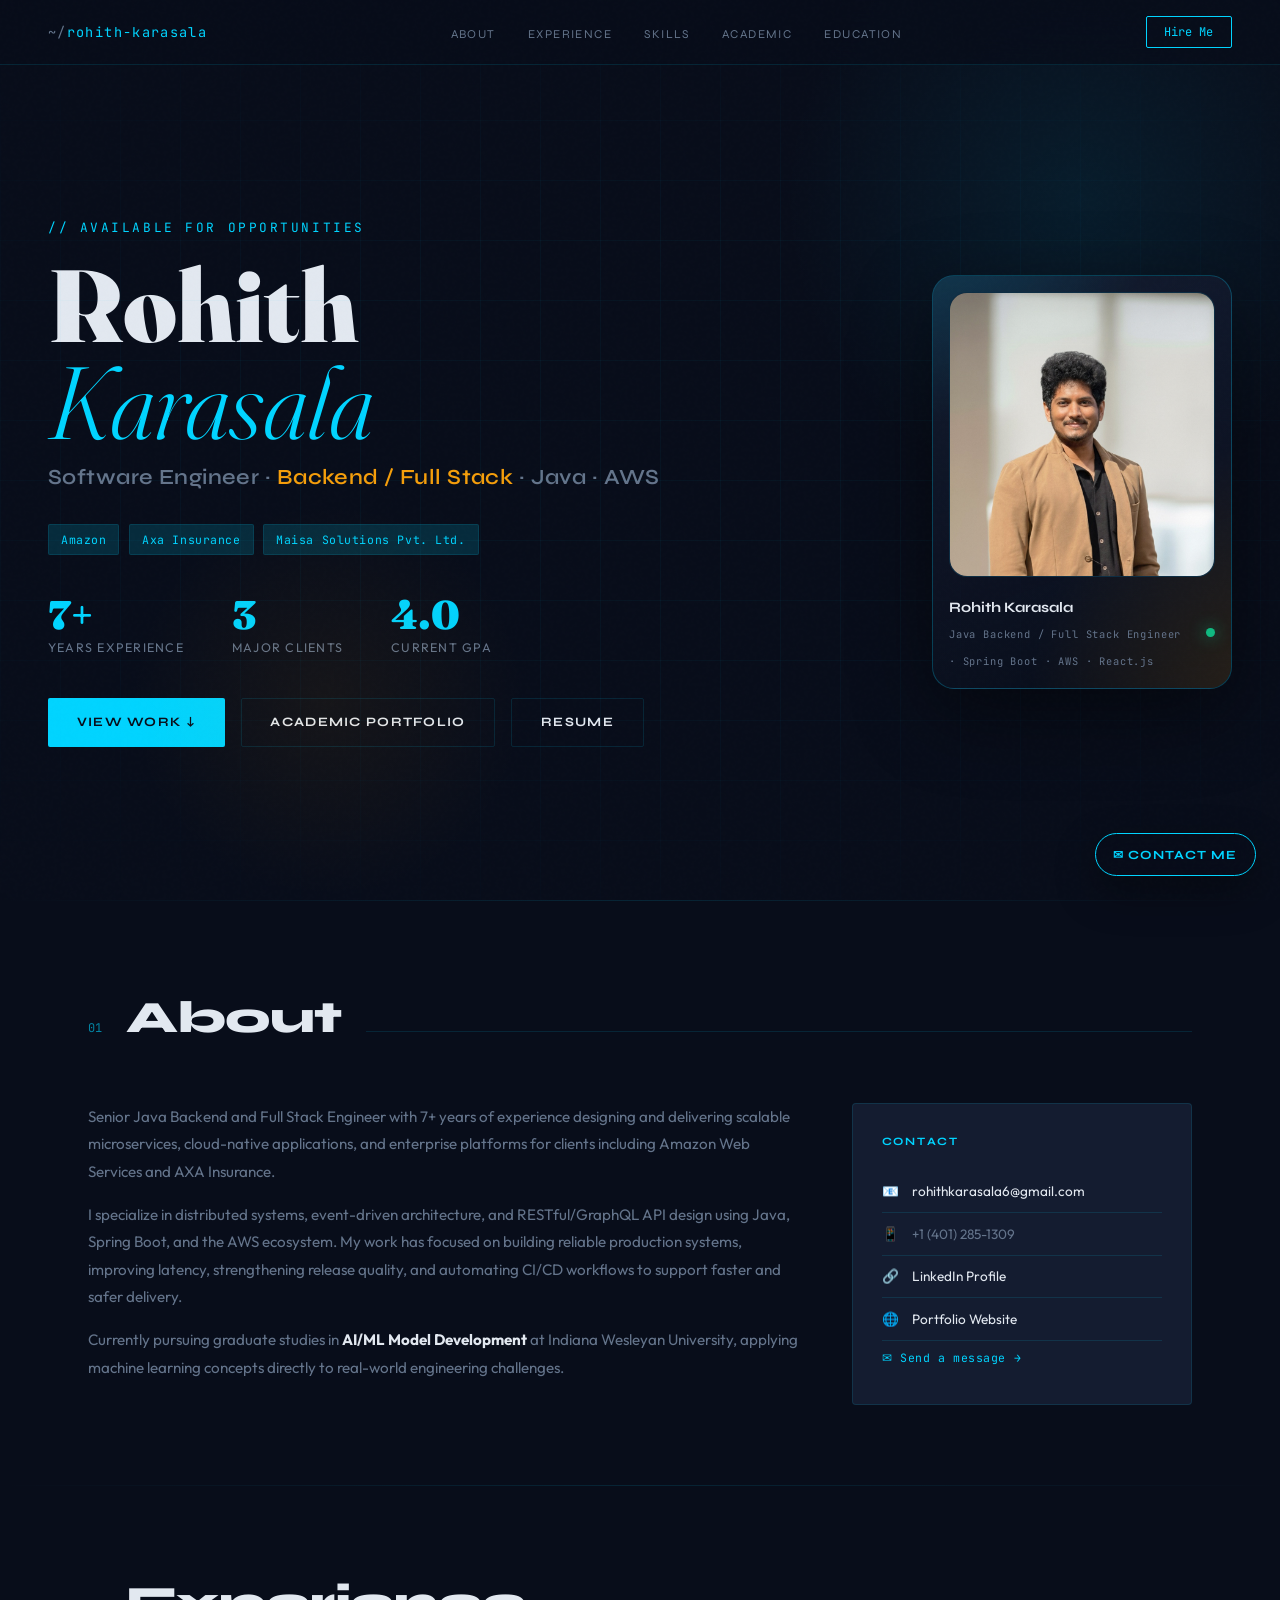
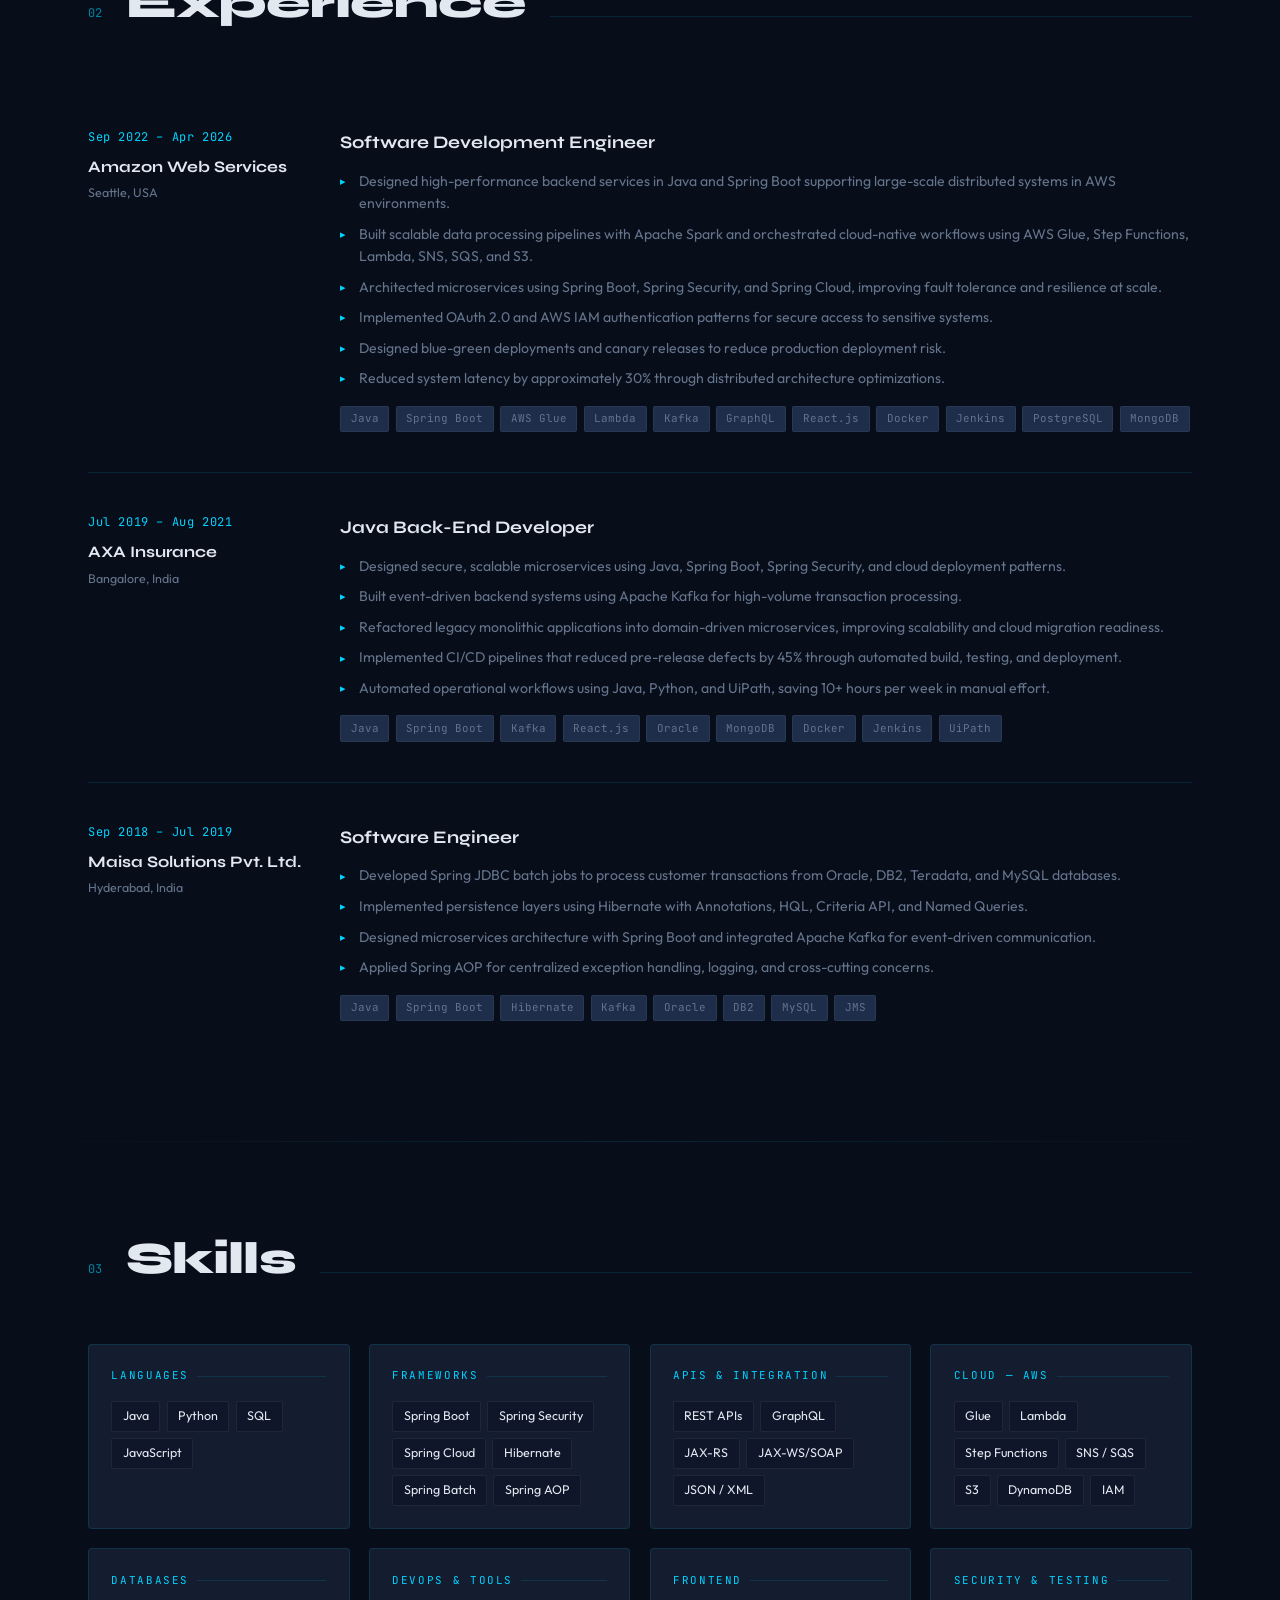
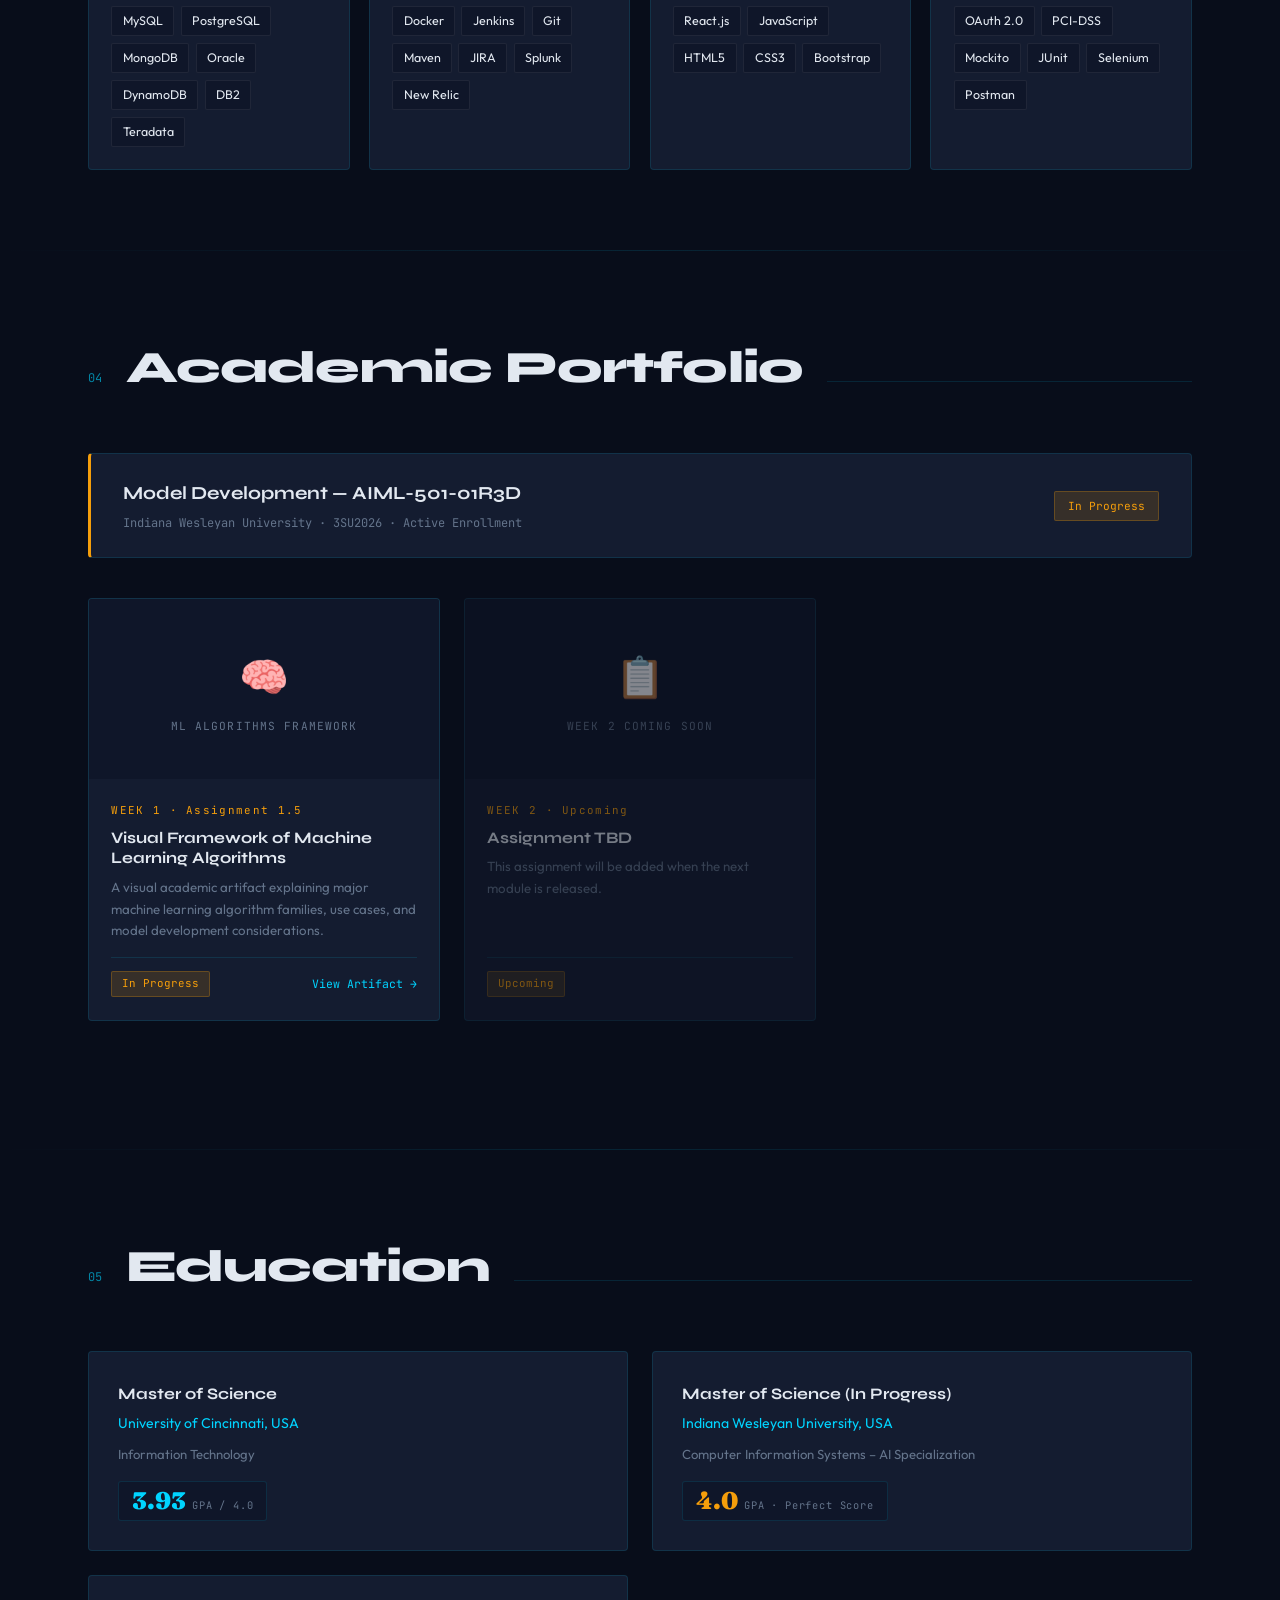
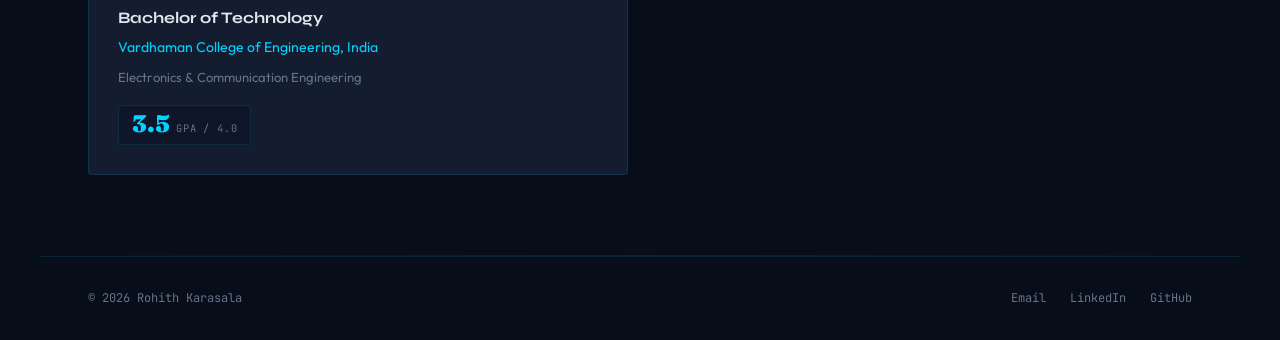
==== commit 65701473: "Link Resume" ====
--- a/index.html
+++ b/index.html
@@ -30,6 +30,10 @@
     <div class="footer-right" id="footerLinks"></div>
   </footer>
 
+  <button class="floating-contact-btn" onclick="openModal()" aria-label="Contact Rohith">
+    ✉ Contact Me
+  </button>
+
   <div class="modal-backdrop" id="contactModal" role="dialog" aria-modal="true" aria-label="Contact Rohith">
     <div class="modal">
       <button class="modal-close" data-close-contact aria-label="Close">✕</button>
--- a/styles.css
+++ b/styles.css
@@ -10,7 +10,7 @@
 body::before{content:'';position:fixed;inset:0;background-image:url("data:image/svg+xml,%3Csvg viewBox='0 0 256 256' xmlns='http://www.w3.org/2000/svg'%3E%3Cfilter id='noise'%3E%3CfeTurbulence type='fractalNoise' baseFrequency='0.9' numOctaves='4' stitchTiles='stitch'/%3E%3C/filter%3E%3Crect width='100%25' height='100%25' filter='url(%23noise)' opacity='0.04'/%3E%3C/svg%3E");pointer-events:none;z-index:9999;opacity:.3}
 nav{position:fixed;top:0;left:0;right:0;z-index:100;display:flex;align-items:center;justify-content:space-between;padding:1rem 3rem;background:rgba(8,13,26,.85);backdrop-filter:blur(20px);border-bottom:1px solid var(--border)}.nav-logo{font-family:var(--font-mono);font-size:.85rem;color:var(--cyan);letter-spacing:.1em}.nav-logo span{color:var(--muted)}.nav-links{display:flex;gap:2rem;list-style:none}.nav-links a{font-family:var(--font-head);font-size:.75rem;letter-spacing:.12em;text-transform:uppercase;color:var(--muted);transition:color .2s}.nav-links a:hover{color:var(--cyan);text-decoration:none}.nav-cta{font-family:var(--font-mono);font-size:.75rem;padding:.45rem 1.1rem;border:1px solid var(--cyan);color:var(--cyan);border-radius:2px;background:transparent;cursor:pointer}.nav-cta:hover{background:var(--cyan);color:var(--bg)}
 #hero{min-height:100vh;display:grid;grid-template-columns:1fr auto;align-items:center;gap:4rem;padding:8rem 3rem 4rem;position:relative;overflow:hidden}.hero-content{display:flex;flex-direction:column}.hero-grid-bg{position:absolute;inset:0;background-image:linear-gradient(rgba(0,212,255,.04) 1px,transparent 1px),linear-gradient(90deg,rgba(0,212,255,.04) 1px,transparent 1px);background-size:60px 60px;mask-image:radial-gradient(ellipse 80% 60% at 50% 50%,black 40%,transparent 100%)}.hero-glow{position:absolute;width:600px;height:600px;background:radial-gradient(circle,rgba(0,212,255,.08) 0%,transparent 70%);top:-100px;right:-100px;pointer-events:none}.hero-glow-2{position:absolute;width:400px;height:400px;background:radial-gradient(circle,rgba(245,158,11,.06) 0%,transparent 70%);bottom:0;left:10%;pointer-events:none}.hero-eyebrow{font-family:var(--font-mono);font-size:.8rem;color:var(--cyan);letter-spacing:.2em;text-transform:uppercase;margin-bottom:1.2rem}.hero-name{font-family:var(--font-display);font-size:clamp(3.5rem,8vw,7rem);font-weight:900;line-height:.95;color:var(--text);margin-bottom:.5rem}.hero-name em{font-style:italic;font-weight:300;color:var(--cyan)}.hero-subtitle{font-family:var(--font-head);font-size:clamp(1rem,2.5vw,1.35rem);font-weight:600;color:var(--muted);margin-bottom:1.8rem;letter-spacing:.02em}.hero-subtitle .accent{color:var(--amber)}.hero-tags{display:flex;flex-wrap:wrap;gap:.6rem;margin-bottom:2.5rem}.tag{font-family:var(--font-mono);font-size:.72rem;padding:.3rem .75rem;background:var(--cyan-dim);border:1px solid var(--border);color:var(--cyan);border-radius:2px;letter-spacing:.05em}.tag.amber{background:var(--amber-dim);border-color:rgba(245,158,11,.25);color:var(--amber)}.hero-stats{display:flex;gap:3rem;margin-bottom:2.5rem}.stat-num{font-family:var(--font-display);font-size:2.5rem;font-weight:900;color:var(--cyan);line-height:1}.stat-label{font-size:.78rem;color:var(--muted);text-transform:uppercase;letter-spacing:.1em;margin-top:.2rem}.hero-actions{display:flex;gap:1rem}.btn-primary,.btn-ghost{display:inline-flex;align-items:center;gap:.5rem;padding:.8rem 1.8rem;font-family:var(--font-head);font-size:.8rem;font-weight:700;letter-spacing:.1em;text-transform:uppercase;border-radius:2px;transition:all .2s}.btn-primary{background:var(--cyan);color:var(--bg)}.btn-primary:hover{opacity:.85;text-decoration:none;transform:translateY(-1px)}.btn-ghost{border:1px solid var(--border);color:var(--text)}.btn-ghost:hover{border-color:var(--cyan);color:var(--cyan);text-decoration:none}
-.hero-photo-col{display:flex;flex-direction:column;align-items:center;gap:.9rem;position:relative;z-index:1}.hero-photo-card{width:300px;min-height:370px;border:1px solid rgba(0,212,255,.25);background:linear-gradient(160deg,rgba(20,28,48,.95),rgba(8,13,26,.8));border-radius:22px;padding:1rem;box-shadow:0 24px 80px rgba(0,0,0,.45);position:relative;overflow:hidden}.hero-photo-card::before{content:'';position:absolute;inset:-40%;background:radial-gradient(circle at 20% 10%,rgba(0,212,255,.22),transparent 30%),radial-gradient(circle at 90% 80%,rgba(245,158,11,.16),transparent 35%);pointer-events:none}.hero-photo-frame{position:relative;height:285px;border-radius:18px;overflow:hidden;border:1px solid var(--border);background:var(--surface)}.hero-photo-frame img{width:100%;height:100%;object-fit:cover;object-position:top center;display:block}.photo-status{position:relative;margin-top:1rem;display:flex;align-items:center;justify-content:space-between;gap:1rem}.photo-status strong{font-family:var(--font-head);font-size:.9rem}.photo-status span{font-family:var(--font-mono);font-size:.65rem;color:var(--muted);letter-spacing:.08em}.status-dot{width:9px;height:9px;border-radius:50%;background:var(--green);box-shadow:0 0 16px rgba(16,185,129,.8)}
+.hero-photo-col{display:flex;flex-direction:column;align-items:center;gap:.9rem;position:relative;z-index:1}.hero-photo-card{width:300px;min-height:370px;border:1px solid rgba(0,212,255,.25);background:linear-gradient(160deg,rgba(20,28,48,.95),rgba(8,13,26,.8));border-radius:22px;padding:1rem;box-shadow:0 24px 80px rgba(0,0,0,.45);position:relative;overflow:hidden}.hero-photo-card::before{content:'';position:absolute;inset:-40%;background:radial-gradient(circle at 20% 10%,rgba(0,212,255,.22),transparent 30%),radial-gradient(circle at 90% 80%,rgba(245,158,11,.16),transparent 35%);pointer-events:none}.hero-photo-frame{position:relative;height:285px;border-radius:18px;overflow:hidden;border:1px solid var(--border);background:var(--surface)}.hero-photo-frame img{width:100%;height:100%;object-fit:cover;object-position:top center;display:block}.photo-status{position:relative;margin-top:1rem;display:flex;align-items:center;justify-content:space-between;gap:1rem}.photo-status strong{font-family:var(--font-head);font-size:.9rem}.photo-status span{font-family:var(--font-mono);font-size:.65rem;color:var(--muted);letter-spacing:.08em}.status-dot{width:9px;height:9px;min-width:9px;min-height:9px;flex-shrink:0;border-radius:50%;background:var(--green);box-shadow:0 0 16px rgba(16,185,129,.8)}
 section{padding:5rem 3rem;max-width:1200px;margin:0 auto}.section-header{display:flex;align-items:baseline;gap:1.5rem;margin-bottom:3rem}.section-num{font-family:var(--font-mono);font-size:.75rem;color:var(--cyan);opacity:.6}.section-title{font-family:var(--font-head);font-size:clamp(1.8rem,4vw,2.8rem);font-weight:800;letter-spacing:-.02em;color:var(--text)}.section-line{flex:1;height:1px;background:var(--border)}.full-divider{width:100%;height:1px;background:linear-gradient(90deg,transparent,var(--border),transparent);margin:0}
 .about-grid{display:grid;grid-template-columns:1fr 340px;gap:3rem;align-items:start}.about-text p{color:var(--muted);line-height:1.8;margin-bottom:1rem;font-size:.95rem}.about-text p strong{color:var(--text)}.contact-card{background:var(--card);border:1px solid var(--border);border-radius:4px;padding:1.8rem}.contact-card h3{font-family:var(--font-head);font-size:.7rem;letter-spacing:.15em;text-transform:uppercase;color:var(--cyan);margin-bottom:1.2rem}.contact-item{display:flex;align-items:center;gap:.8rem;padding:.6rem 0;border-bottom:1px solid var(--border);font-size:.85rem;color:var(--muted)}.contact-item:last-child{border-bottom:none}.contact-item a{color:var(--text)}.contact-item a:hover{color:var(--cyan)}
 .exp-list{display:flex;flex-direction:column}.exp-item{display:grid;grid-template-columns:220px 1fr;gap:2rem;padding:2.5rem 0;border-bottom:1px solid var(--border)}.exp-item:last-child{border-bottom:none}.exp-period{font-family:var(--font-mono);font-size:.75rem;color:var(--cyan);letter-spacing:.05em;margin-bottom:.4rem}.exp-company{font-family:var(--font-head);font-size:1rem;font-weight:700;color:var(--text);margin-bottom:.2rem}.exp-location,.exp-highlights li{color:var(--muted)}.exp-location{font-size:.78rem}.exp-role{font-family:var(--font-head);font-size:1.1rem;font-weight:700;color:var(--text);margin-bottom:.8rem}.exp-highlights{list-style:none;display:flex;flex-direction:column;gap:.5rem}.exp-highlights li{font-size:.88rem;padding-left:1.2rem;position:relative;line-height:1.6}.exp-highlights li::before{content:'▸';position:absolute;left:0;color:var(--cyan);font-size:.7rem;top:.2rem}.exp-stack,.skill-pills{display:flex;flex-wrap:wrap;gap:.4rem;margin-top:1rem}.stack-chip{font-family:var(--font-mono);font-size:.68rem;padding:.2rem .6rem;background:var(--subtle);color:var(--muted);border-radius:2px;border:1px solid rgba(255,255,255,.05)}
@@ -21,3 +21,38 @@
 .modal-backdrop{position:fixed;inset:0;background:rgba(8,13,26,.88);backdrop-filter:blur(12px);z-index:200;display:flex;align-items:center;justify-content:center;padding:1.5rem;opacity:0;pointer-events:none;transition:opacity .25s}.modal-backdrop.open{opacity:1;pointer-events:all}.modal{background:var(--card);border:1px solid var(--border);border-radius:6px;width:100%;max-width:520px;padding:2.5rem;position:relative;box-shadow:0 32px 80px rgba(0,0,0,.6)}.modal-close{position:absolute;top:1.2rem;right:1.2rem;background:none;border:none;color:var(--muted);font-size:1.4rem;cursor:pointer}.modal-eyebrow{font-family:var(--font-mono);font-size:.7rem;color:var(--cyan);letter-spacing:.18em;text-transform:uppercase;margin-bottom:.5rem}.modal-title{font-family:var(--font-head);font-size:1.6rem;font-weight:800;color:var(--text);margin-bottom:.4rem}.modal-subtitle{font-size:.83rem;color:var(--muted);margin-bottom:1.8rem}.form-row{display:grid;grid-template-columns:1fr 1fr;gap:1rem;margin-bottom:1rem}.form-group{display:flex;flex-direction:column;gap:.4rem;margin-bottom:1rem}.form-group label{font-family:var(--font-mono);font-size:.68rem;color:var(--muted);letter-spacing:.1em;text-transform:uppercase}.form-group input,.form-group textarea,.form-group select{background:var(--surface);border:1px solid var(--border);border-radius:3px;padding:.65rem .85rem;color:var(--text);font-family:var(--font-body);font-size:.88rem;outline:none;resize:none;width:100%}.form-group textarea{min-height:110px}.modal-actions{display:flex;align-items:center;justify-content:space-between;margin-top:1.5rem}.modal-direct-links{display:flex;gap:1rem}.modal-direct-links a{font-family:var(--font-mono);font-size:.7rem;color:var(--muted)}.btn-send{padding:.7rem 1.6rem;background:var(--cyan);color:var(--bg);font-family:var(--font-head);font-size:.78rem;font-weight:700;letter-spacing:.1em;text-transform:uppercase;border:none;border-radius:2px;cursor:pointer}.form-success{text-align:center;padding:2rem 0;display:none}.form-error-msg{font-size:.78rem;color:#f87171;margin-top:.8rem;display:none}
 .fade-in{opacity:0;transform:translateY(16px);transition:opacity .6s ease,transform .6s ease}.fade-in.visible{opacity:1;transform:translateY(0)}
 @media(max-width:900px){#hero{grid-template-columns:1fr;text-align:center;gap:2rem}.hero-photo-col{order:-1}.hero-tags,.hero-actions,.hero-stats{justify-content:center}.hero-photo-card{width:min(300px,90vw)}}@media(max-width:768px){nav{padding:1rem 1.5rem}.nav-links{display:none}section{padding:3.5rem 1.5rem}#hero{padding:7rem 1.5rem 3rem}.hero-stats{gap:1.5rem}.about-grid,.exp-item,.edu-grid{grid-template-columns:1fr}footer{flex-direction:column;gap:1rem;text-align:center}.form-row{grid-template-columns:1fr}.modal{padding:1.8rem}}
+.floating-contact-btn {
+  position: fixed;
+  right: 1.5rem;
+  bottom: 1.5rem;
+  z-index: 150;
+  padding: 0.8rem 1.1rem;
+  border: 1px solid var(--cyan);
+  border-radius: 999px;
+  background: rgba(8, 13, 26, 0.92);
+  color: var(--cyan);
+  font-family: var(--font-head);
+  font-size: 0.78rem;
+  font-weight: 700;
+  letter-spacing: 0.08em;
+  text-transform: uppercase;
+  cursor: pointer;
+  box-shadow: 0 16px 40px rgba(0, 0, 0, 0.35);
+  backdrop-filter: blur(14px);
+  transition: transform 0.2s ease, background 0.2s ease, color 0.2s ease;
+}
+
+.floating-contact-btn:hover {
+  transform: translateY(-2px);
+  background: var(--cyan);
+  color: var(--bg);
+}
+
+@media (max-width: 768px) {
+  .floating-contact-btn {
+    right: 1rem;
+    bottom: 1rem;
+    padding: 0.75rem 1rem;
+    font-size: 0.7rem;
+  }
+}
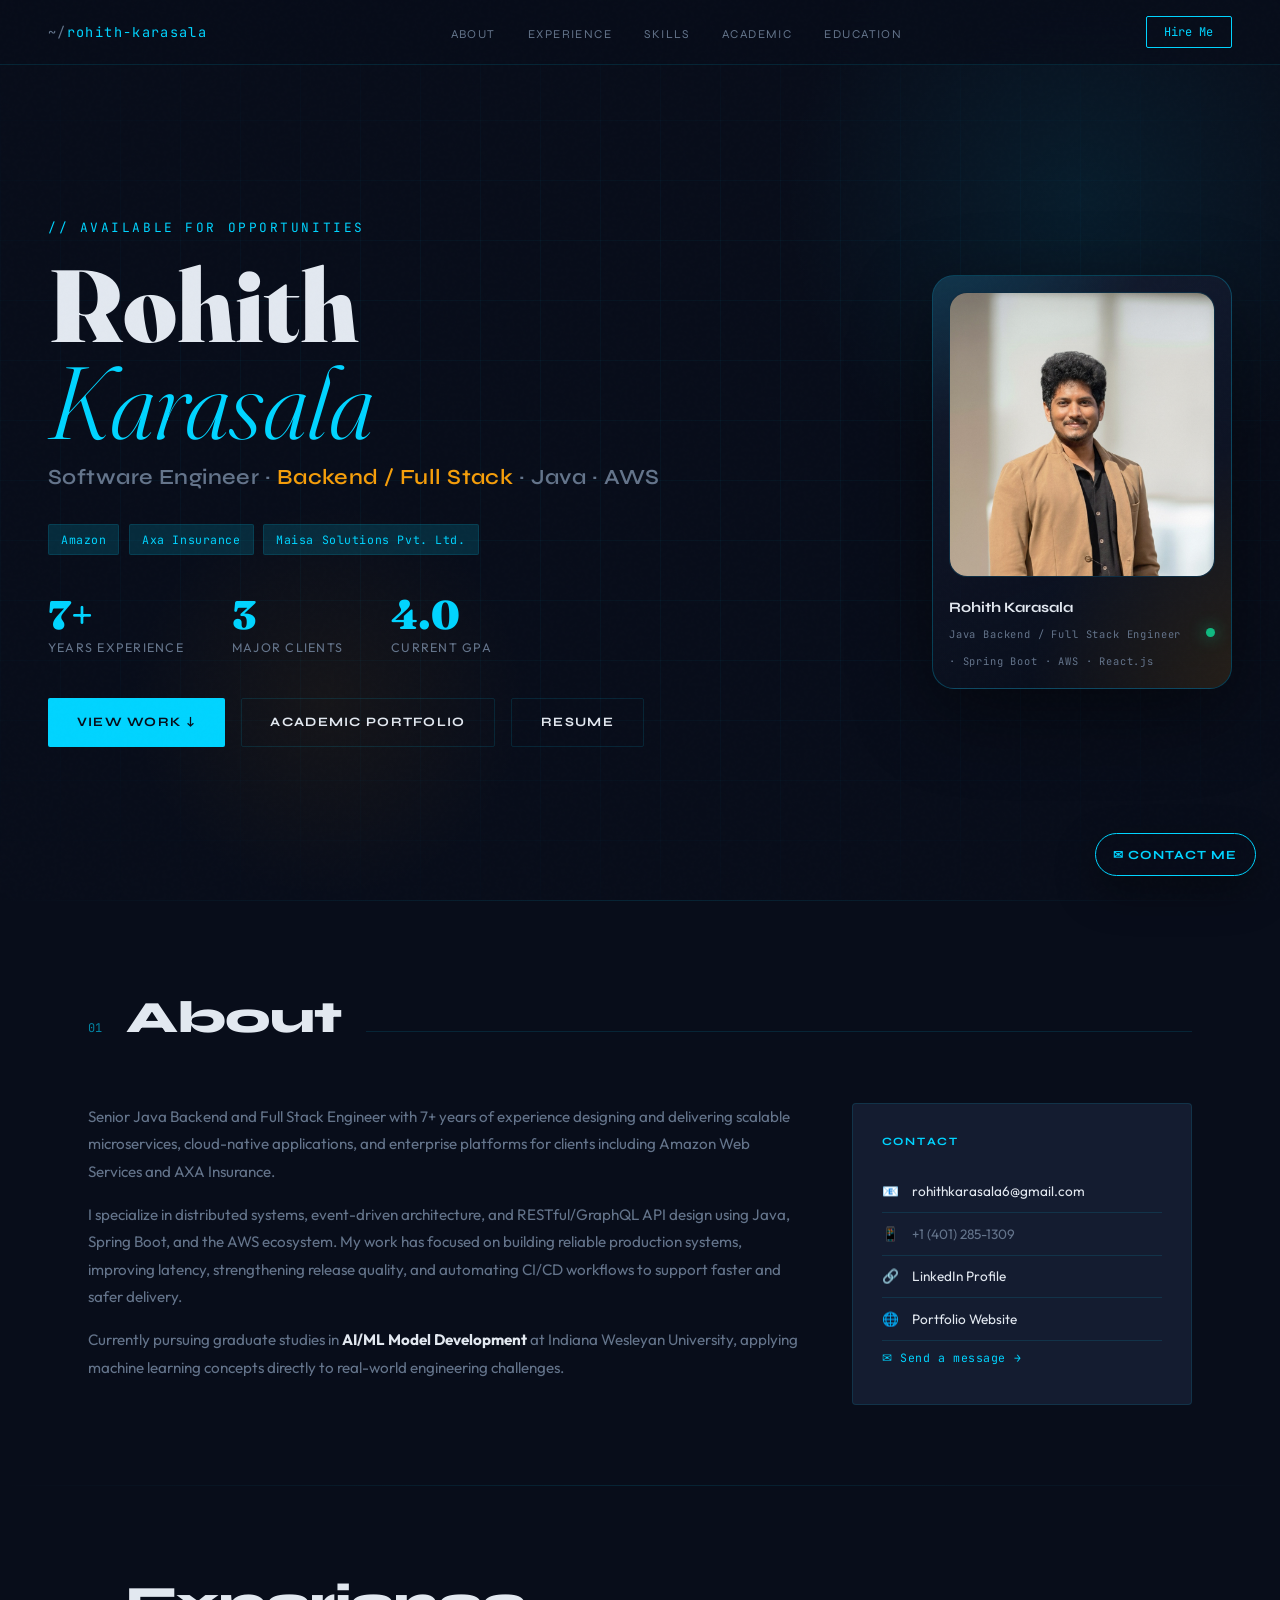
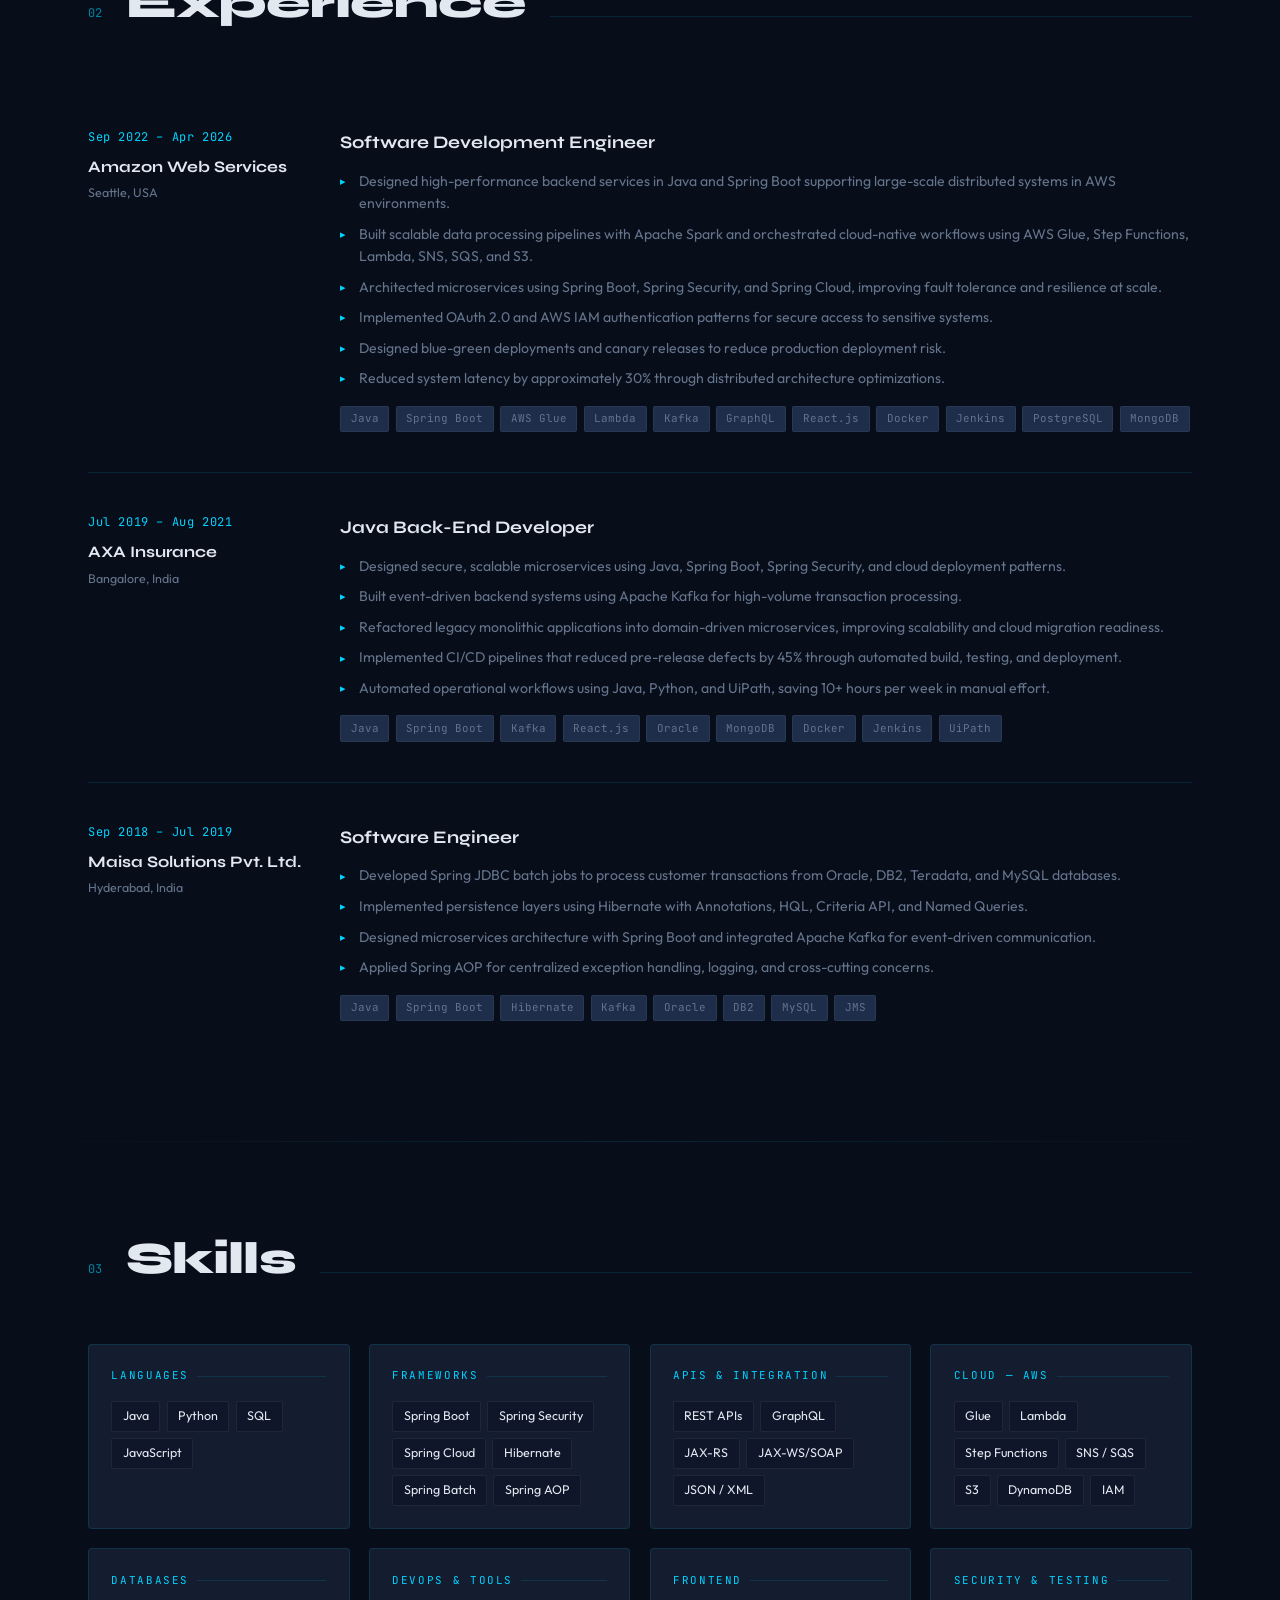
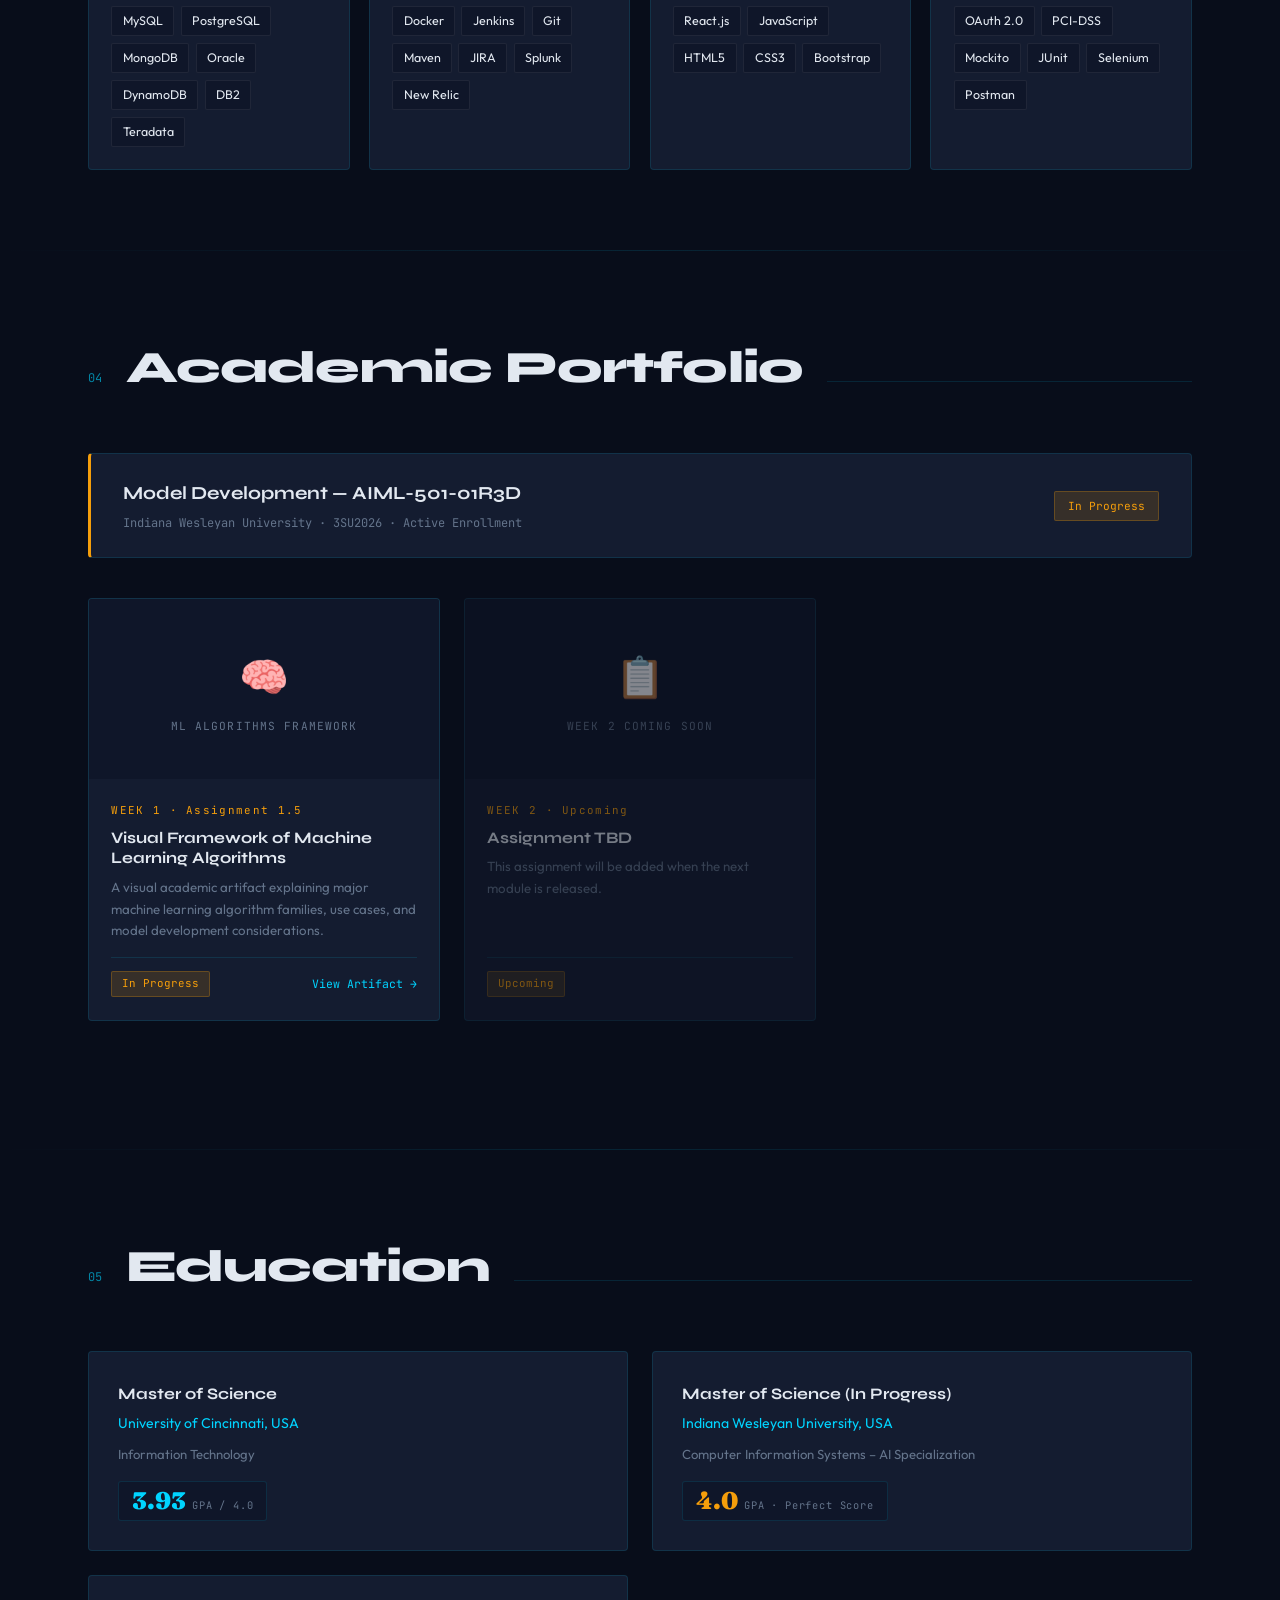
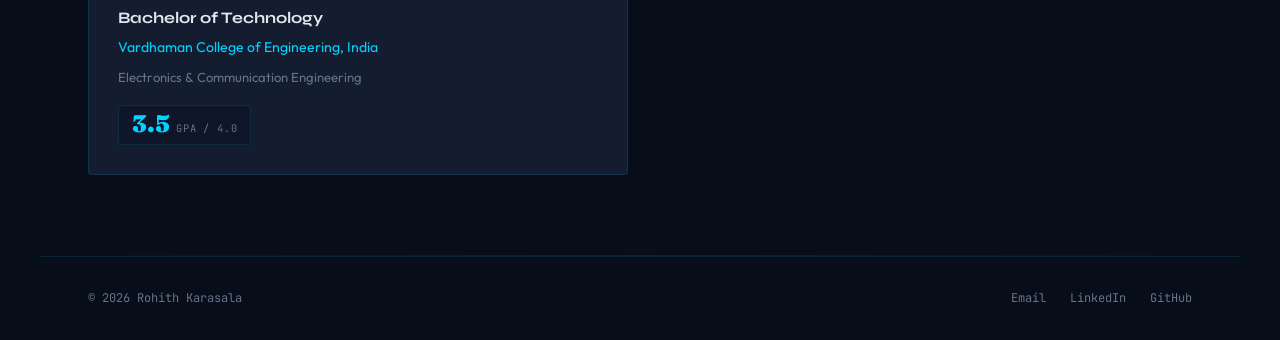
==== commit de0f80e8: "Fix Contact Me button" ====
--- a/index.html
+++ b/index.html
@@ -30,7 +30,7 @@
     <div class="footer-right" id="footerLinks"></div>
   </footer>
 
-  <button class="floating-contact-btn" onclick="openModal()" aria-label="Contact Rohith">
+  <button type="button" class="floating-contact-btn" data-open-contact aria-label="Contact Rohith">
     ✉ Contact Me
   </button>
 
--- a/styles.css
+++ b/styles.css
@@ -9,7 +9,7 @@
 *,*::before,*::after{box-sizing:border-box;margin:0;padding:0}html{scroll-behavior:smooth}body{background:var(--bg);color:var(--text);font-family:var(--font-body);font-size:16px;line-height:1.65;overflow-x:hidden}a{color:var(--cyan);text-decoration:none}a:hover{text-decoration:underline}::selection{background:var(--cyan-dim);color:var(--cyan)}::-webkit-scrollbar{width:4px}::-webkit-scrollbar-track{background:var(--bg)}::-webkit-scrollbar-thumb{background:var(--cyan);border-radius:2px}
 body::before{content:'';position:fixed;inset:0;background-image:url("data:image/svg+xml,%3Csvg viewBox='0 0 256 256' xmlns='http://www.w3.org/2000/svg'%3E%3Cfilter id='noise'%3E%3CfeTurbulence type='fractalNoise' baseFrequency='0.9' numOctaves='4' stitchTiles='stitch'/%3E%3C/filter%3E%3Crect width='100%25' height='100%25' filter='url(%23noise)' opacity='0.04'/%3E%3C/svg%3E");pointer-events:none;z-index:9999;opacity:.3}
 nav{position:fixed;top:0;left:0;right:0;z-index:100;display:flex;align-items:center;justify-content:space-between;padding:1rem 3rem;background:rgba(8,13,26,.85);backdrop-filter:blur(20px);border-bottom:1px solid var(--border)}.nav-logo{font-family:var(--font-mono);font-size:.85rem;color:var(--cyan);letter-spacing:.1em}.nav-logo span{color:var(--muted)}.nav-links{display:flex;gap:2rem;list-style:none}.nav-links a{font-family:var(--font-head);font-size:.75rem;letter-spacing:.12em;text-transform:uppercase;color:var(--muted);transition:color .2s}.nav-links a:hover{color:var(--cyan);text-decoration:none}.nav-cta{font-family:var(--font-mono);font-size:.75rem;padding:.45rem 1.1rem;border:1px solid var(--cyan);color:var(--cyan);border-radius:2px;background:transparent;cursor:pointer}.nav-cta:hover{background:var(--cyan);color:var(--bg)}
-#hero{min-height:100vh;display:grid;grid-template-columns:1fr auto;align-items:center;gap:4rem;padding:8rem 3rem 4rem;position:relative;overflow:hidden}.hero-content{display:flex;flex-direction:column}.hero-grid-bg{position:absolute;inset:0;background-image:linear-gradient(rgba(0,212,255,.04) 1px,transparent 1px),linear-gradient(90deg,rgba(0,212,255,.04) 1px,transparent 1px);background-size:60px 60px;mask-image:radial-gradient(ellipse 80% 60% at 50% 50%,black 40%,transparent 100%)}.hero-glow{position:absolute;width:600px;height:600px;background:radial-gradient(circle,rgba(0,212,255,.08) 0%,transparent 70%);top:-100px;right:-100px;pointer-events:none}.hero-glow-2{position:absolute;width:400px;height:400px;background:radial-gradient(circle,rgba(245,158,11,.06) 0%,transparent 70%);bottom:0;left:10%;pointer-events:none}.hero-eyebrow{font-family:var(--font-mono);font-size:.8rem;color:var(--cyan);letter-spacing:.2em;text-transform:uppercase;margin-bottom:1.2rem}.hero-name{font-family:var(--font-display);font-size:clamp(3.5rem,8vw,7rem);font-weight:900;line-height:.95;color:var(--text);margin-bottom:.5rem}.hero-name em{font-style:italic;font-weight:300;color:var(--cyan)}.hero-subtitle{font-family:var(--font-head);font-size:clamp(1rem,2.5vw,1.35rem);font-weight:600;color:var(--muted);margin-bottom:1.8rem;letter-spacing:.02em}.hero-subtitle .accent{color:var(--amber)}.hero-tags{display:flex;flex-wrap:wrap;gap:.6rem;margin-bottom:2.5rem}.tag{font-family:var(--font-mono);font-size:.72rem;padding:.3rem .75rem;background:var(--cyan-dim);border:1px solid var(--border);color:var(--cyan);border-radius:2px;letter-spacing:.05em}.tag.amber{background:var(--amber-dim);border-color:rgba(245,158,11,.25);color:var(--amber)}.hero-stats{display:flex;gap:3rem;margin-bottom:2.5rem}.stat-num{font-family:var(--font-display);font-size:2.5rem;font-weight:900;color:var(--cyan);line-height:1}.stat-label{font-size:.78rem;color:var(--muted);text-transform:uppercase;letter-spacing:.1em;margin-top:.2rem}.hero-actions{display:flex;gap:1rem}.btn-primary,.btn-ghost{display:inline-flex;align-items:center;gap:.5rem;padding:.8rem 1.8rem;font-family:var(--font-head);font-size:.8rem;font-weight:700;letter-spacing:.1em;text-transform:uppercase;border-radius:2px;transition:all .2s}.btn-primary{background:var(--cyan);color:var(--bg)}.btn-primary:hover{opacity:.85;text-decoration:none;transform:translateY(-1px)}.btn-ghost{border:1px solid var(--border);color:var(--text)}.btn-ghost:hover{border-color:var(--cyan);color:var(--cyan);text-decoration:none}
+#hero{min-height:100vh;display:grid;grid-template-columns:1fr auto;align-items:center;gap:4rem;padding:8rem 3rem 4rem;position:relative;overflow:hidden}.hero-content{position:relative;z-index:1;display:flex;flex-direction:column}.hero-grid-bg{position:absolute;inset:0;pointer-events:none;background-image:linear-gradient(rgba(0,212,255,.04) 1px,transparent 1px),linear-gradient(90deg,rgba(0,212,255,.04) 1px,transparent 1px);background-size:60px 60px;mask-image:radial-gradient(ellipse 80% 60% at 50% 50%,black 40%,transparent 100%)}.hero-glow{position:absolute;width:600px;height:600px;background:radial-gradient(circle,rgba(0,212,255,.08) 0%,transparent 70%);top:-100px;right:-100px;pointer-events:none}.hero-glow-2{position:absolute;width:400px;height:400px;background:radial-gradient(circle,rgba(245,158,11,.06) 0%,transparent 70%);bottom:0;left:10%;pointer-events:none}.hero-eyebrow{font-family:var(--font-mono);font-size:.8rem;color:var(--cyan);letter-spacing:.2em;text-transform:uppercase;margin-bottom:1.2rem}.hero-name{font-family:var(--font-display);font-size:clamp(3.5rem,8vw,7rem);font-weight:900;line-height:.95;color:var(--text);margin-bottom:.5rem}.hero-name em{font-style:italic;font-weight:300;color:var(--cyan)}.hero-subtitle{font-family:var(--font-head);font-size:clamp(1rem,2.5vw,1.35rem);font-weight:600;color:var(--muted);margin-bottom:1.8rem;letter-spacing:.02em}.hero-subtitle .accent{color:var(--amber)}.hero-tags{display:flex;flex-wrap:wrap;gap:.6rem;margin-bottom:2.5rem}.tag{font-family:var(--font-mono);font-size:.72rem;padding:.3rem .75rem;background:var(--cyan-dim);border:1px solid var(--border);color:var(--cyan);border-radius:2px;letter-spacing:.05em}.tag.amber{background:var(--amber-dim);border-color:rgba(245,158,11,.25);color:var(--amber)}.hero-stats{display:flex;gap:3rem;margin-bottom:2.5rem}.stat-num{font-family:var(--font-display);font-size:2.5rem;font-weight:900;color:var(--cyan);line-height:1}.stat-label{font-size:.78rem;color:var(--muted);text-transform:uppercase;letter-spacing:.1em;margin-top:.2rem}.hero-actions{display:flex;gap:1rem}.btn-primary,.btn-ghost{display:inline-flex;align-items:center;gap:.5rem;padding:.8rem 1.8rem;font-family:var(--font-head);font-size:.8rem;font-weight:700;letter-spacing:.1em;text-transform:uppercase;border-radius:2px;transition:all .2s}.btn-primary{background:var(--cyan);color:var(--bg)}.btn-primary:hover{opacity:.85;text-decoration:none;transform:translateY(-1px)}.btn-ghost{border:1px solid var(--border);color:var(--text)}.btn-ghost:hover{border-color:var(--cyan);color:var(--cyan);text-decoration:none}
 .hero-photo-col{display:flex;flex-direction:column;align-items:center;gap:.9rem;position:relative;z-index:1}.hero-photo-card{width:300px;min-height:370px;border:1px solid rgba(0,212,255,.25);background:linear-gradient(160deg,rgba(20,28,48,.95),rgba(8,13,26,.8));border-radius:22px;padding:1rem;box-shadow:0 24px 80px rgba(0,0,0,.45);position:relative;overflow:hidden}.hero-photo-card::before{content:'';position:absolute;inset:-40%;background:radial-gradient(circle at 20% 10%,rgba(0,212,255,.22),transparent 30%),radial-gradient(circle at 90% 80%,rgba(245,158,11,.16),transparent 35%);pointer-events:none}.hero-photo-frame{position:relative;height:285px;border-radius:18px;overflow:hidden;border:1px solid var(--border);background:var(--surface)}.hero-photo-frame img{width:100%;height:100%;object-fit:cover;object-position:top center;display:block}.photo-status{position:relative;margin-top:1rem;display:flex;align-items:center;justify-content:space-between;gap:1rem}.photo-status strong{font-family:var(--font-head);font-size:.9rem}.photo-status span{font-family:var(--font-mono);font-size:.65rem;color:var(--muted);letter-spacing:.08em}.status-dot{width:9px;height:9px;min-width:9px;min-height:9px;flex-shrink:0;border-radius:50%;background:var(--green);box-shadow:0 0 16px rgba(16,185,129,.8)}
 section{padding:5rem 3rem;max-width:1200px;margin:0 auto}.section-header{display:flex;align-items:baseline;gap:1.5rem;margin-bottom:3rem}.section-num{font-family:var(--font-mono);font-size:.75rem;color:var(--cyan);opacity:.6}.section-title{font-family:var(--font-head);font-size:clamp(1.8rem,4vw,2.8rem);font-weight:800;letter-spacing:-.02em;color:var(--text)}.section-line{flex:1;height:1px;background:var(--border)}.full-divider{width:100%;height:1px;background:linear-gradient(90deg,transparent,var(--border),transparent);margin:0}
 .about-grid{display:grid;grid-template-columns:1fr 340px;gap:3rem;align-items:start}.about-text p{color:var(--muted);line-height:1.8;margin-bottom:1rem;font-size:.95rem}.about-text p strong{color:var(--text)}.contact-card{background:var(--card);border:1px solid var(--border);border-radius:4px;padding:1.8rem}.contact-card h3{font-family:var(--font-head);font-size:.7rem;letter-spacing:.15em;text-transform:uppercase;color:var(--cyan);margin-bottom:1.2rem}.contact-item{display:flex;align-items:center;gap:.8rem;padding:.6rem 0;border-bottom:1px solid var(--border);font-size:.85rem;color:var(--muted)}.contact-item:last-child{border-bottom:none}.contact-item a{color:var(--text)}.contact-item a:hover{color:var(--cyan)}
